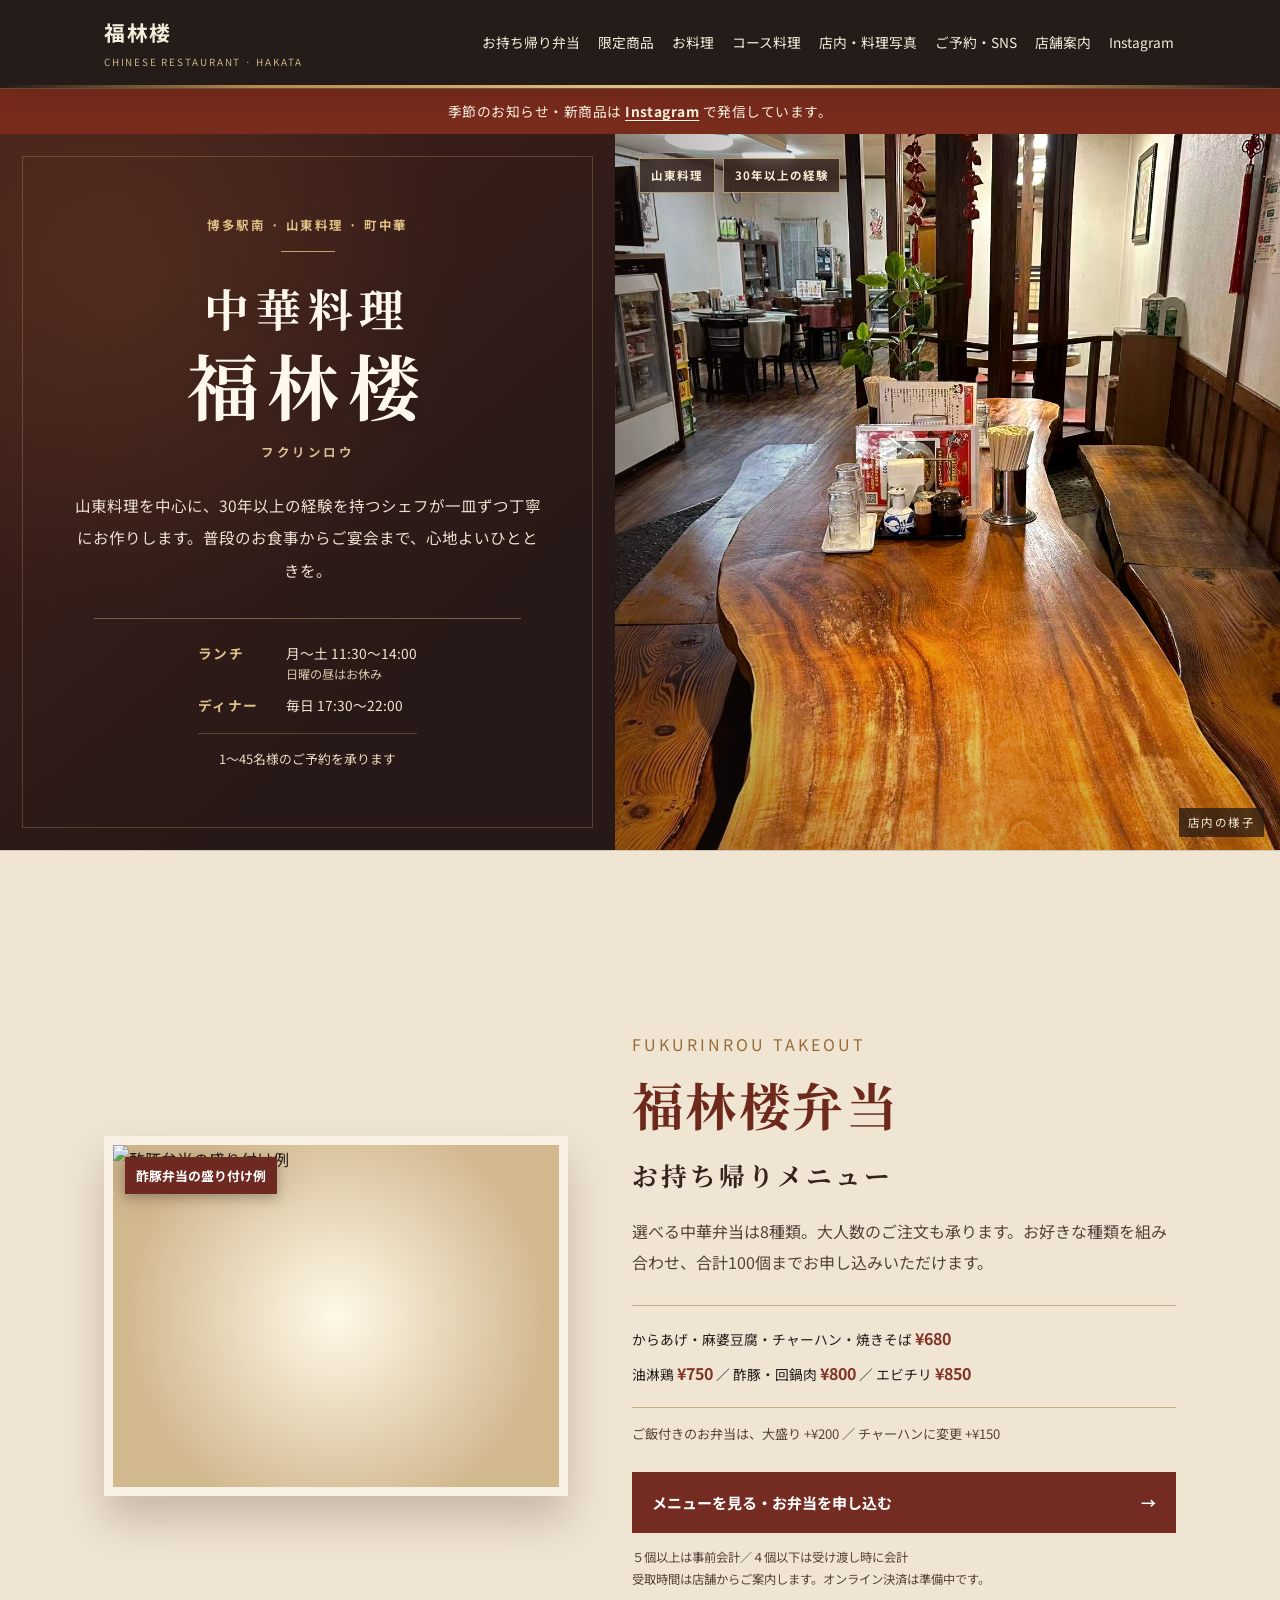
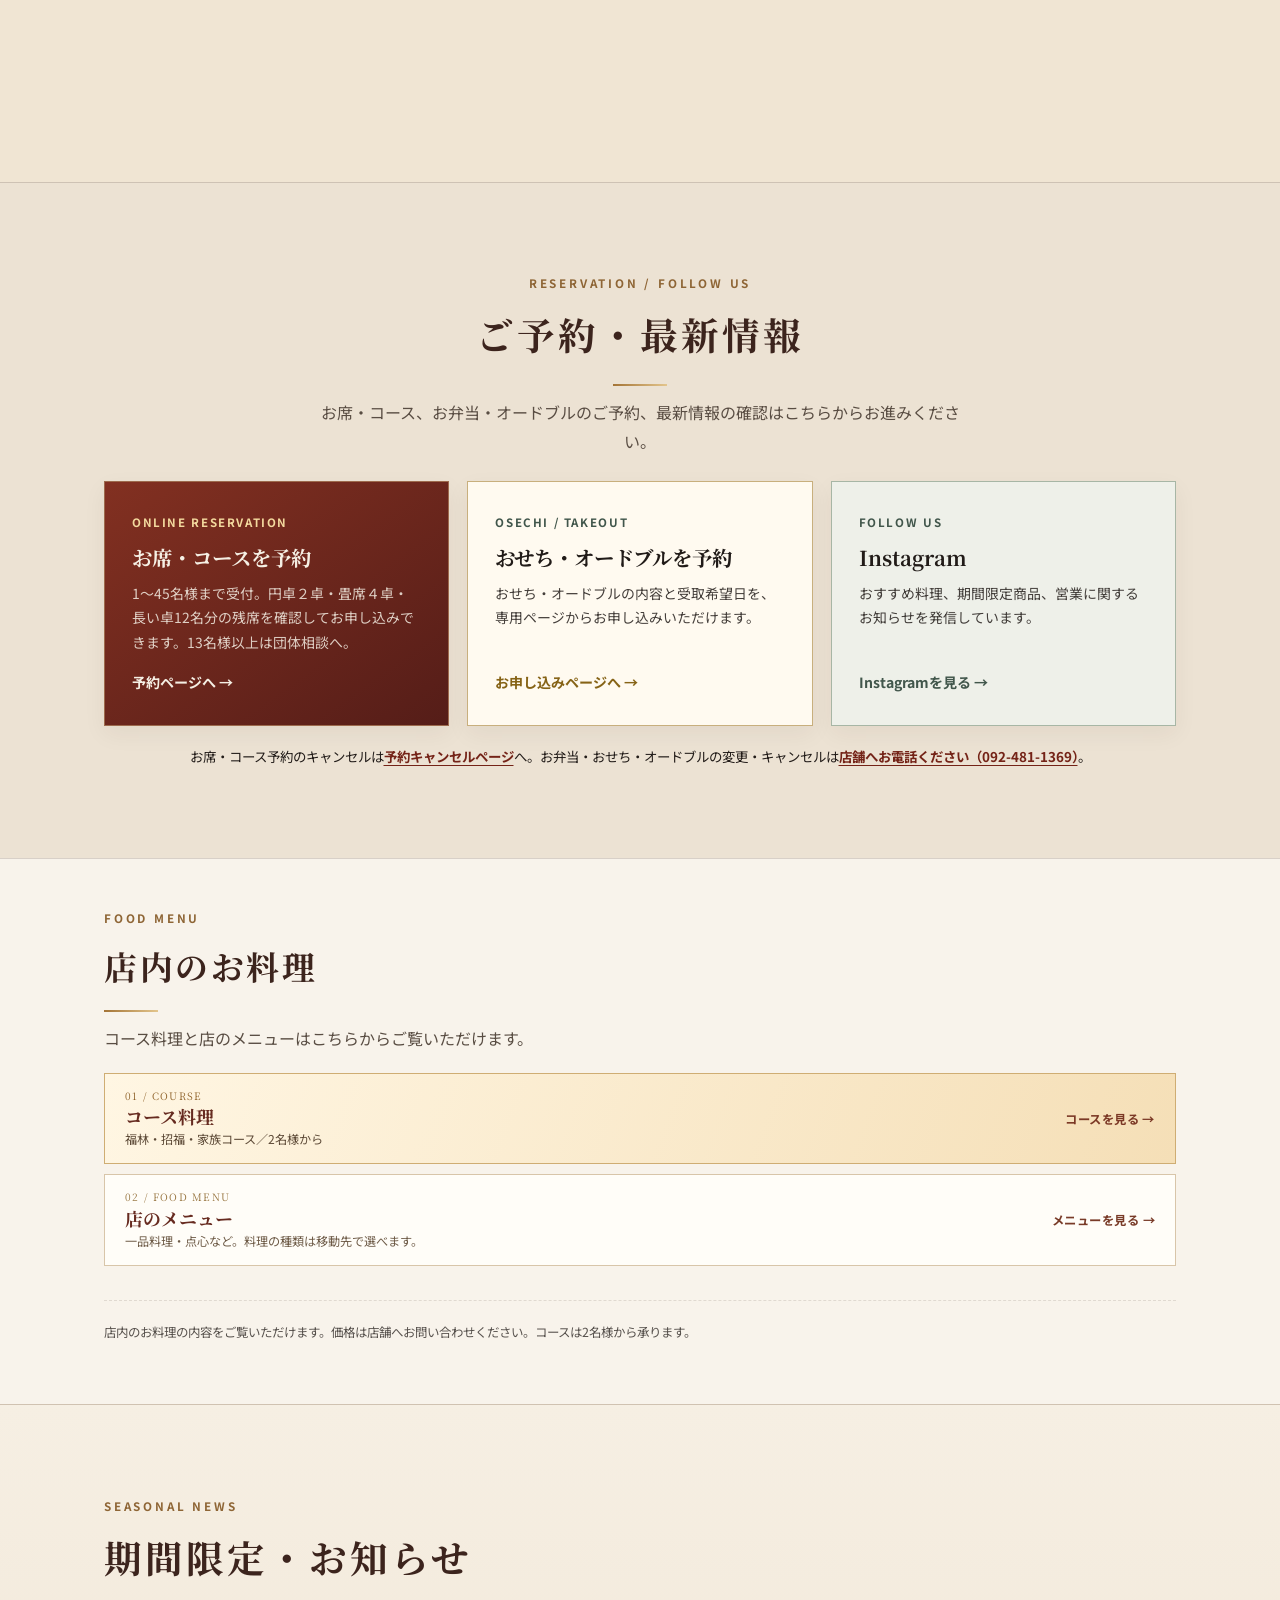
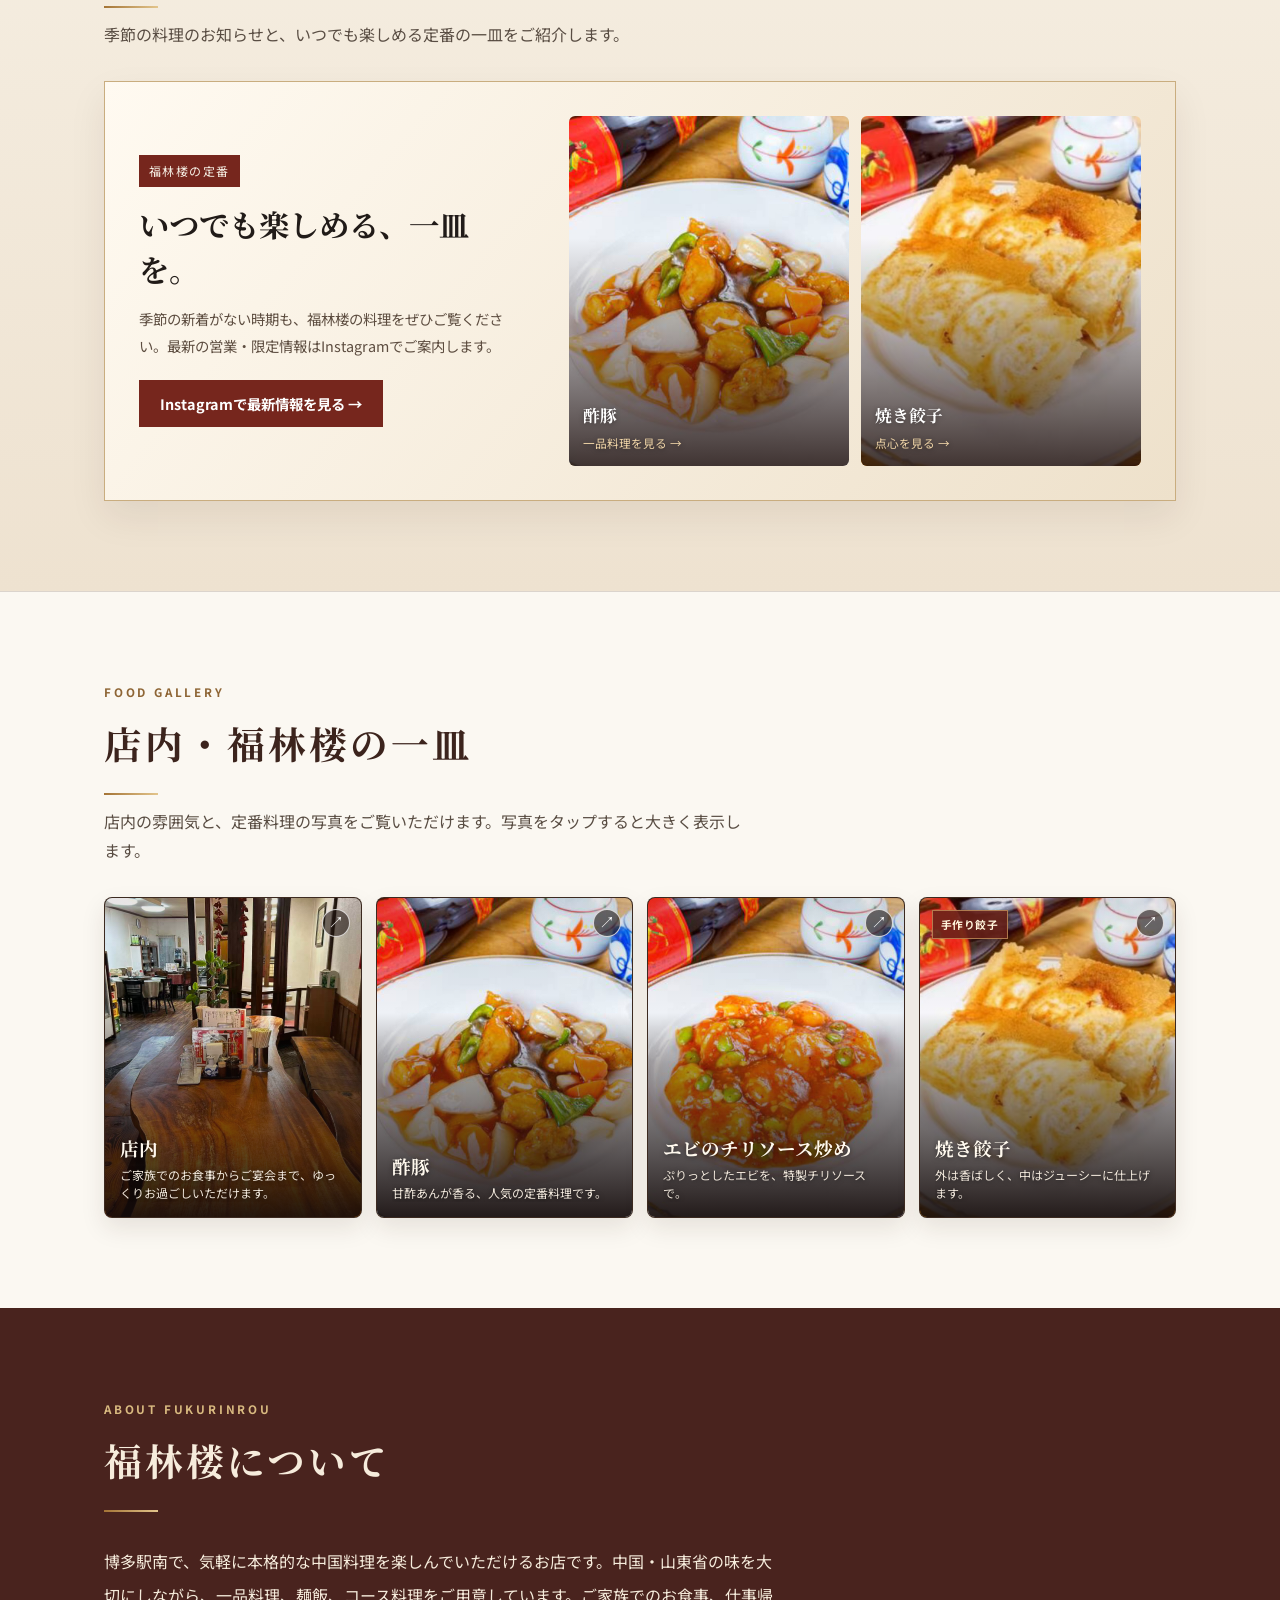
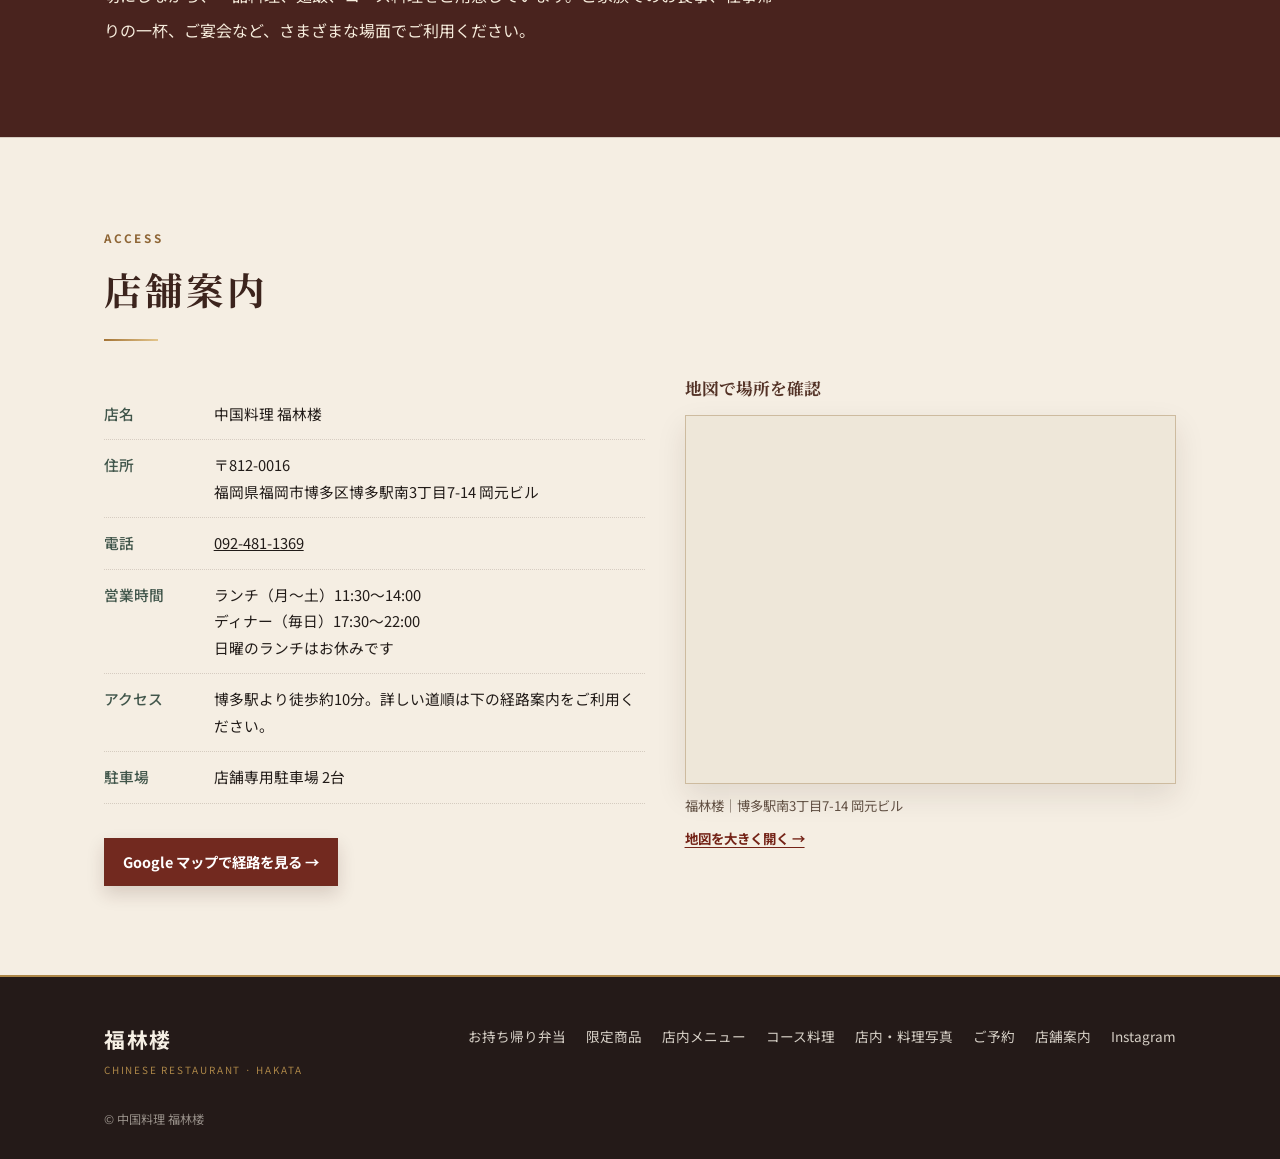
==== index.html @ f7a47ddd "Clarify rice options on bento feature" ====
<!-- 2026-09-24 検索表示・独自ドメイン用更新 -->
<!DOCTYPE html>
<html lang="ja">
<head>
<link rel="icon" href="./favicon.png" type="image/png" sizes="512x512">
<link rel="apple-touch-icon" href="./apple-touch-icon.png" sizes="180x180">
<meta charset="UTF-8">
<meta name="viewport" content="width=device-width, initial-scale=1.0, viewport-fit=cover">
<title>中国料理 福林楼 | 博多駅南・山東料理・町中華</title>
<meta name="description" content="福岡市博多区博多駅南の中国料理 福林楼。30年以上の経験を持つ中国人シェフによる山東料理・町中華です。店内予約、福林楼弁当のお申込み、オードブル予約、メニュー、Instagramはこちらから。電話 092-481-1369。">
<meta name="keywords" content="福林楼,フクリンロウ,博多,博多駅南,中国料理,中華料理,山東料理,町中華,オードブル,テイクアウト,宴会">
<link rel="stylesheet" href="./style.css">
<link rel="canonical" href="https://fukurinrou.jp/">

<meta property="og:type" content="restaurant">
<meta property="og:site_name" content="福林楼">
<meta property="og:url" content="https://fukurinrou.jp/">
<meta property="og:title" content="中国料理 福林楼 | 博多駅南・山東料理・町中華">
<meta property="og:description" content="店内予約・お弁当・オードブル予約・店舗情報はこちら。">
<meta property="og:locale" content="ja_JP">

<script type="application/ld+json">
{
  "@context": "https://schema.org",
  "@type": "WebSite",
  "name": "福林楼",
  "alternateName": "中国料理 福林楼",
  "url": "https://fukurinrou.jp/"
}
</script>
<script type="application/ld+json">
{
  "@context": "https://schema.org",
  "@type": "Restaurant",
  "name": "福林楼",
  "alternateName": "フクリンロウ",
  "url": "https://fukurinrou.jp/",
  "servesCuisine": "Chinese",
  "telephone": "+81-92-481-1369",
  "priceRange": "¥¥",
  "address": {
    "@type": "PostalAddress",
    "streetAddress": "博多駅南3丁目7-14 岡元ビル",
    "addressLocality": "福岡市博多区",
    "addressRegion": "福岡県",
    "postalCode": "812-0016",
    "addressCountry": "JP"
  },
  "openingHoursSpecification": [
    {"@type": "OpeningHoursSpecification", "dayOfWeek": ["Monday","Tuesday","Wednesday","Thursday","Friday","Saturday"], "opens": "11:30", "closes": "14:00"},
    {"@type": "OpeningHoursSpecification", "dayOfWeek": ["Monday","Tuesday","Wednesday","Thursday","Friday","Saturday","Sunday"], "opens": "17:30", "closes": "22:00"}
  ],
  "hasMap": "https://www.google.com/maps/search/?api=1&query=%E7%A6%8F%E5%B2%A1%E7%9C%8C%E7%A6%8F%E5%B2%A1%E5%B8%82%E5%8D%9A%E5%A4%9A%E5%8C%BA%E5%8D%9A%E5%A4%9A%E9%A7%85%E5%8D%973%E4%B8%81%E7%9B%AE7-14",
  "menu": "https://fukurinrou.jp/menu.html",
  "acceptsReservations": "True"
}
</script>
<style>
  @import url('https://fonts.googleapis.com/css2?family=Noto+Serif+JP:wght@500;700&family=Noto+Sans+JP:wght@400;500;700&display=swap');

  :root{
    --ivory: #F6EFE1;
    --ivory-deep: #EDE2CC;
    --ink: #211C16;
    --lacquer: #8F2B1B;
    --lacquer-deep: #6E2013;
    --brass: #A9822C;
    --jade: #435F49;
    --line: rgba(33,28,22,0.16);
  }

  *{ box-sizing: border-box; }
  html{ scroll-behavior: smooth; }
  body{
    margin:0;
    background: var(--ivory);
    color: var(--ink);
    font-family: 'Noto Sans JP', sans-serif;
    line-height: 1.8;
    -webkit-font-smoothing: antialiased;
  }
  h1,h2,h3{
    font-family: 'Noto Serif JP', serif;
    margin: 0;
    color: var(--ink);
  }
  a{ color: inherit; }
  img{ max-width:100%; display:block; }
  .wrap{ max-width: 860px; margin: 0 auto; padding: 0 24px; }

  /* pattern strip used as a quiet recurring motif, not decoration everywhere */
  .key-pattern{
    height: 10px;
    background-image: repeating-linear-gradient(135deg, var(--brass) 0 2px, transparent 2px 10px);
    opacity: 0.55;
  }

  /* header */
  header{
    position: sticky; top:0; z-index: 20;
    background: var(--ivory);
    border-bottom: 1px solid var(--line);
  }
  .nav-row{
    display:flex; align-items:center; justify-content: space-between;
    padding: 14px 0;
  }
  .brand{
    font-size: 1.3rem; font-weight: 700; letter-spacing: 0.08em;
  }
  .brand small{
    display:block; font-family:'Noto Sans JP',sans-serif; font-weight:400;
    font-size: 0.62rem; letter-spacing: 0.18em; color: var(--jade); margin-top:2px;
  }
  nav ul{
    list-style:none; display:flex; gap: 20px; margin:0; padding:0;
    font-size: 0.86rem;
  }
  nav a{ text-decoration:none; padding: 4px 2px; border-bottom: 2px solid transparent; }
  nav a:hover{ border-bottom-color: var(--lacquer); }
  .nav-toggle{ display:none; }

  @media (max-width: 640px){
    nav ul{
      position: fixed; inset: 56px 0 auto 0; background: var(--ivory);
      flex-direction: column; padding: 12px 24px 20px; gap: 4px;
      border-bottom: 1px solid var(--line);
      transform: translateY(-8px);
      opacity:0; pointer-events:none; transition: 0.18s ease;
    }
    nav ul.open{ transform:none; opacity:1; pointer-events:auto; }
    .nav-toggle{
      display:block; background:none; border:1px solid var(--line);
      font-size: 1.1rem; padding: 6px 12px; border-radius: 3px; color: var(--ink);
    }
    nav a{ display:block; padding: 10px 0; border-bottom: 1px solid var(--line); }
  }

  /* hero */
  .hero{
    padding: 0;
    background:
      radial-gradient(ellipse at 50% -10%, rgba(143,43,27,0.10), transparent 60%),
      var(--ivory);
    overflow:hidden;
  }
  .hero-grid{
    display:grid; grid-template-columns:minmax(0,1fr) minmax(360px,.92fr);
    min-height:470px; align-items:stretch;
  }
  .hero-copy{
    display:flex; flex-direction:column; justify-content:center; align-items:center;
    text-align:center; padding:56px 42px;
  }
  .hero-photo{
    min-height:360px; position:relative; overflow:hidden; background:var(--ink);
  }
  .hero-photo img{
    width:100%; height:100%; object-fit:cover; object-position:center;
  }
  .hero-photo::after{
    content:"店内の様子"; position:absolute; right:16px; bottom:13px;
    color:var(--ivory); background:rgba(33,28,22,.68); padding:4px 9px;
    font-size:.72rem; letter-spacing:.08em;
  }
  .hero .kicker{
    font-size: 0.82rem; letter-spacing: 0.18em; color: var(--lacquer); font-weight:700; margin-bottom: 22px;
  }
  .hero .kicker::after{
    content:""; display:block; width:54px; height:2px; background:var(--brass); margin:14px auto 0;
  }
  .hero h1{
    font-size: clamp(2rem, 6vw, 3.5rem);
    letter-spacing: 0.035em; line-height:1.3; text-wrap:balance;
  }
  .hero .yomi{
    display:block; font-size: 0.95rem; letter-spacing: 0.25em; color: var(--ink);
    opacity: 0.6; margin-top: 10px; font-family: 'Noto Sans JP', sans-serif;
  }
  .hero p.copy{
    max-width: 32em; margin: 28px auto 0; font-size: 1.02rem; line-height:1.95;
  }
  .hero-facts{
    margin-top: 30px; padding-top:18px; border-top:1px solid var(--line);
    display:flex; justify-content:center; gap: 8px 22px;
    flex-wrap:wrap; font-size: 0.85rem; color:var(--ink); opacity:0.82;
  }
  @media(max-width:760px){
    .hero-grid{grid-template-columns:1fr;min-height:0}
    .hero-copy{padding:48px 30px 42px}
    .hero-photo{min-height:300px;max-height:420px}
  }
  @media(max-width:540px){
    .hero-copy{padding:44px 22px 38px}
    .hero-facts{margin-top:24px;gap:6px 16px;line-height:1.6}
  }

  /* sections */
  section{ padding: 48px 0; }
  section + section{ border-top: 1px solid var(--line); }
  .section-head{ margin-bottom: 22px; }
  .section-head .label{
    font-size: 0.74rem; color: var(--jade); letter-spacing: 0.22em; margin-bottom: 8px;
  }
  .section-head h2{ font-size: 1.9rem; }
  .section-head p{ margin-top: 12px; max-width: 40em; opacity: 0.82; }

  /* menu */
  .menu-grid{
    display:grid; grid-template-columns: repeat(3, 1fr); gap: 28px;
  }
  @media (max-width: 720px){ .menu-grid{ grid-template-columns: 1fr; } }
  .menu-card figure{ margin:0; }
  .menu-card img{
    width:100%; aspect-ratio: 4/3; object-fit: cover;
    border: 1px solid var(--line);
  }
  .menu-card h3{ font-size: 1.08rem; margin: 16px 0 4px; }
  .menu-card .price{ color: var(--lacquer); font-weight:700; font-size:0.95rem; }
  .menu-card p{ font-size: 0.88rem; opacity: 0.78; margin: 6px 0 0; }
  .menu-note{
    margin-top: 34px; padding-top: 20px; border-top: 1px dashed var(--line);
    font-size: 0.88rem; opacity: 0.75;
  }

  /* quick links and seasonal information */
  .notice-bar{
    background: var(--lacquer); color: var(--ivory); padding: 10px 0;
    font-size: 0.86rem; text-align:center;
  }
  .notice-bar a{ color:inherit; font-weight:700; text-underline-offset:3px; }
  .quick-actions{ background:linear-gradient(180deg, #fbf7ef 0%, var(--ivory-deep) 100%); }
  .quick-actions .section-head{ text-align:center; max-width:42em; margin:0 auto 26px; }
  .quick-actions .section-head p{ margin-left:auto; margin-right:auto; }
  .link-grid{
    display:grid; grid-template-columns:repeat(3, 1fr); gap:16px;
  }
  @media (max-width: 640px){ .link-grid{ grid-template-columns:1fr; } }
  .link-card{
    min-height:224px; padding:27px 24px 24px; border:1px solid var(--line);
    background:#fffaf0; text-decoration:none; display:flex;
    flex-direction:column; justify-content:space-between; transition:0.16s ease;
    border-radius:6px;
  }
  .link-card:hover{ transform:translateY(-4px); border-color:var(--brass); box-shadow:0 14px 28px rgba(33,28,22,.12); }
  .link-card.primary{ background:var(--lacquer); color:var(--ivory); border-color:var(--lacquer); }
  .link-card.primary h3,.link-card.primary .card-arrow{ color:var(--ivory); }
  .link-card.accent{ background:#fff5dd; border-color:rgba(169,130,44,.5); }
  .link-card.social{ background:#edf3ed; border-color:rgba(67,95,73,.4); }
  .link-card .eyebrow{ color:var(--jade); font-size:.72rem; font-weight:700; letter-spacing:.14em; }
  .link-card.primary .eyebrow{ color:#f3d99e; }
  .link-card h3{ font-size:1.25rem; margin-top:10px; line-height:1.45; }
  .link-card p{ margin:8px 0 0; font-size:.87rem; opacity:.84; line-height:1.75; overflow-wrap:anywhere; }
  .card-arrow{ margin-top:16px; color:var(--lacquer); font-size:.88rem; font-weight:700; }
  .link-card.accent .card-arrow{ color:#866316; }
  .link-card.social .card-arrow{ color:var(--jade); }
  .cancel-note{ margin:18px 0 0; text-align:center; font-size:.84rem; color:var(--ink); }
  .cancel-note a{ color:var(--lacquer); font-weight:700; text-underline-offset:3px; }
  .link-card.is-disabled{ opacity:.58; cursor:not-allowed; }
  .link-card.is-disabled:hover{ transform:none; box-shadow:none; border-color:var(--line); }
  .seasonal-box{
    display:grid; grid-template-columns:minmax(0,1fr) minmax(0,1fr); gap:26px; align-items:center;
    padding:18px; background:#fffaf0; border:1px solid var(--brass); border-radius:6px;
    box-shadow:0 10px 22px rgba(33,28,22,.06);
  }
  .seasonal-image{ margin:0; overflow:hidden; border:1px solid rgba(169,130,44,.55); background:var(--ivory); }
  .seasonal-image img{ width:100%; aspect-ratio:1200/849; object-fit:contain; }
  .seasonal-content{ padding:8px 10px 8px 2px; }
  @media (max-width:640px){
    .seasonal-box{ grid-template-columns:1fr; gap:18px; padding:14px; }
    .seasonal-content{ padding:0 6px 8px; }
  }
  .seasonal-badge{ align-self:start; display:inline-block; padding:5px 10px; background:var(--lacquer); color:var(--ivory); font-size:.75rem; letter-spacing:.08em; white-space:nowrap; }
  .seasonal-box h3{ font-size:1.38rem; line-height:1.5; margin-top:14px; }
  .seasonal-box p{ margin:8px 0 0; font-size:.9rem; opacity:.82; overflow-wrap:anywhere; }
  .seasonal-period{ font-size:.82rem!important; color:var(--jade); font-weight:700; }
  .seasonal-cta{
    display:inline-flex; align-items:center; justify-content:center; margin-top:20px;
    padding:11px 18px; border-radius:4px; background:var(--jade); color:#fff;
    font-size:.9rem; font-weight:700; line-height:1.5; text-decoration:none;
    transition:background .15s ease, transform .15s ease;
  }
  .seasonal-cta:hover{ background:#2f4936; transform:translateY(-2px); }
  .seasonal-empty a{ color:var(--jade); font-weight:700; text-underline-offset:3px; }
  .category-grid{ display:grid; grid-template-columns:repeat(3,1fr); gap:14px; }
  @media (max-width:720px){ .category-grid{ grid-template-columns:repeat(2,1fr); } }
  @media (max-width:440px){ .category-grid{ grid-template-columns:1fr; } }
  .category-item{
    position:relative; min-height:146px; padding:19px 18px 16px 22px; overflow:hidden;
    border:1px solid var(--line); background:#fffaf0; text-decoration:none; transition:.15s ease;
    display:flex; flex-direction:column;
  }
  .category-item::before{
    content:""; position:absolute; left:0; top:0; bottom:0; width:4px; background:var(--brass);
  }
  a.category-item:hover,
  a.category-item:focus-visible{ border-color:var(--brass); transform:translateY(-3px); box-shadow:0 10px 20px rgba(33,28,22,.10); outline:none; }
  .category-no{ color:var(--jade); font-family:'Noto Serif JP',serif; font-size:.72rem; letter-spacing:.14em; }
  .category-item h3{ font-size:1.06rem; margin-top:7px; line-height:1.45; }
  .category-item p{ margin:5px 0 0; font-size:.83rem; opacity:.76; line-height:1.65; }
  .category-arrow{ margin-top:auto; padding-top:12px; color:var(--lacquer); font-size:.76rem; font-weight:700; letter-spacing:.04em; }

  /* course menu */
  .course-section{ background:linear-gradient(180deg, #fbf7ef 0%, var(--ivory) 100%); }
  .course-intro{
    margin:0 0 22px; padding:12px 15px; border-left:4px solid var(--lacquer);
    background:#fffaf0; font-size:.9rem;
  }
  .course-intro strong{ color:var(--lacquer); }
  .course-grid{ display:grid; grid-template-columns:repeat(2, minmax(0,1fr)); gap:18px; }
  .course-card{ border:1px solid var(--line); background:#fffdf8; padding:22px 20px 20px; box-shadow:0 7px 16px rgba(33,28,22,.045); }
  .course-card.family{ grid-column:1 / -1; }
  .course-card-head{ display:flex; align-items:flex-start; justify-content:space-between; gap:12px; padding-bottom:14px; border-bottom:1px solid var(--line); }
  .course-card h3{ font-size:1.3rem; line-height:1.4; }
  .course-price{ margin:4px 0 0; color:var(--lacquer); font-family:'Noto Serif JP',serif; font-size:1.02rem; font-weight:700; line-height:1.5; }
  .course-badge{ display:inline-block; flex-shrink:0; padding:4px 8px; background:var(--lacquer); color:var(--ivory); font-size:.72rem; font-weight:700; letter-spacing:.07em; white-space:nowrap; }
  .course-badge.family-badge{ background:var(--jade); }
  .course-dishes{ list-style:none; display:grid; gap:7px; margin:16px 0 0; padding:0; font-size:.86rem; line-height:1.6; }
  .course-card.family .course-dishes{ grid-template-columns:repeat(2, minmax(0,1fr)); column-gap:28px; }
  .course-dishes li{ position:relative; padding-left:1.55em; }
  .course-dishes li::before{ content:counter(list-item, decimal-leading-zero); position:absolute; left:0; top:0; color:var(--jade); font-family:'Noto Serif JP',serif; font-size:.72rem; font-weight:700; }
  @media (max-width:640px){
    .course-grid{ grid-template-columns:1fr; }
    .course-card.family{ grid-column:auto; }
    .course-card.family .course-dishes{ grid-template-columns:1fr; }
  }
  .gallery-grid{ display:grid; grid-template-columns:repeat(2,1fr); gap:18px; }
  @media (max-width:560px){ .gallery-grid{ grid-template-columns:1fr; } }
  .gallery-card{ margin:0; background:#fbf7ef; border:1px solid var(--line); overflow:hidden; }
  .gallery-card img{ width:100%; aspect-ratio:4/3; object-fit:cover; }
  .gallery-card figcaption{ padding:15px 16px 17px; }
  .gallery-card h3{ font-size:1.08rem; }
  .gallery-card p{ margin:4px 0 0; font-size:.83rem; opacity:.76; }
  .history-text{ max-width:42em; margin:0; }
  .contact-box{ background:var(--ink); color:var(--ivory); padding:34px 32px; }
  .contact-box h2{ color:var(--ivory); font-size:1.65rem; }
  .contact-box p{ max-width:38em; margin:8px 0 20px; font-size:.9rem; opacity:.83; }
  .contact-box .btn-line{ color:var(--ivory); border-color:rgba(246,239,225,.7); }
  .contact-box .btn-line:hover{ background:var(--ivory); color:var(--ink); }
  .map-link{ display:inline-block; margin-top:18px; color:var(--lacquer); font-size:.9rem; font-weight:700; }

  /* course list */
  .course-list{ display:flex; flex-direction:column; }
  .course-item{
    display:flex; justify-content:space-between; gap: 24px;
    padding: 22px 0; border-bottom: 1px solid var(--line);
  }
  .course-item:first-child{ border-top: 1px solid var(--line); }
  .course-item h3{ font-size: 1.12rem; }
  .course-item .desc{ font-size: 0.88rem; opacity:0.78; margin-top: 6px; max-width: 34em; }
  .course-item .price{
    white-space:nowrap; font-family:'Noto Serif JP',serif; font-size: 1.15rem; color: var(--lacquer);
    align-self:center;
  }

  /* reservation */
  .reserve-panel{
    background: var(--ivory-deep);
    border: 1px solid var(--line);
    padding: 36px 32px;
  }
  .reserve-grid{
    display:grid; grid-template-columns: 1fr 1fr; gap: 32px;
  }
  @media (max-width: 720px){ .reserve-grid{ grid-template-columns:1fr; } }
  .reserve-block h3{ font-size: 1.05rem; margin-bottom: 8px; }
  .reserve-block p{ font-size: 0.9rem; opacity:0.8; margin: 0 0 16px; }
  .reserve-steps{ margin:0; padding-left: 1.1em; font-size:0.88rem; opacity:0.85; }
  .reserve-steps li{ margin-bottom: 6px; }

  /* access */
  .access-grid{
    display:grid; grid-template-columns: 1.1fr 1fr; gap: 40px; align-items:start;
  }
  @media (max-width: 720px){ .access-grid{ grid-template-columns: 1fr; } }
  .info-row{ display:flex; gap: 14px; padding: 12px 0; border-bottom: 1px dotted var(--line); font-size: 0.92rem; }
  .info-row dt{ width: 6.5em; flex-shrink:0; color: var(--jade); font-weight:500; }
  .info-row dd{ margin:0; }
  .map-frame{ border: 1px solid var(--line); aspect-ratio: 4/3; overflow:hidden; }
  .map-frame iframe{ width:100%; height:100%; border:0; filter: grayscale(0.15); }

  /* contact form */
  form{ display:grid; gap: 18px; max-width: 560px; }
  .field{ display:flex; flex-direction:column; gap: 6px; }
  .field label{ font-size: 0.82rem; color: var(--jade); }
  .field input, .field select, .field textarea{
    font: inherit; padding: 11px 12px; border: 1px solid var(--line);
    background: var(--ivory); color: var(--ink); border-radius: 2px;
  }
  .field textarea{ resize: vertical; min-height: 100px; }
  .field-row{ display:grid; grid-template-columns: 1fr 1fr; gap: 18px; }
  @media (max-width:520px){ .field-row{ grid-template-columns: 1fr; } }
  form .btn-primary{ border:none; cursor:pointer; justify-self:start; }
  .form-note{ font-size: 0.82rem; opacity: 0.7; }

  footer{
    background: var(--ink); color: var(--ivory); padding: 44px 0 28px;
  }
  footer .wrap{ display:flex; justify-content:space-between; flex-wrap:wrap; gap: 24px; }
  footer .brand{ color: var(--ivory); }
  footer .brand small{ color: var(--brass); }
  footer .foot-links{ display:flex; gap: 18px; font-size: 0.85rem; }
  footer .foot-links a{ text-decoration:none; opacity:0.85; }
  footer .foot-links a:hover{ opacity:1; }
  .copyright{ margin-top: 30px; font-size: 0.76rem; opacity: 0.55; }
</style>
<link rel="stylesheet" href="./homepage.css?v=20261102">
</head>
<body>

<header>
  <div class="wrap nav-row">
    <a class="brand" href="#top" aria-label="福林楼 トップへ">福林楼<small>CHINESE RESTAURANT · HAKATA</small></a>
    <button class="nav-toggle" id="navToggle" aria-label="メニューを開く" aria-expanded="false" aria-controls="navList">☰</button>
    <nav>
      <ul id="navList">
        <li><a href="#bento">お持ち帰り弁当</a></li>
        <li><a href="#limited">限定商品</a></li>
        <li><a href="#menu">お料理</a></li>
        <li><a href="./menu.html#course">コース料理</a></li>
        <li><a href="#gallery">店内・料理写真</a></li>
        <li><a href="#reservation">ご予約・SNS</a></li>
        <li><a href="#access">店舗案内</a></li>
        <li><a data-link="instagram" href="https://www.instagram.com/fukurinrou/">Instagram</a></li>
      </ul>
    </nav>
  </div>
  <div class="key-pattern"></div>
</header>

<main id="top">
  <div class="notice-bar"><div class="wrap">季節のお知らせ・新商品は <a data-link="instagram" href="https://www.instagram.com/fukurinrou/">Instagram</a> で発信しています。</div></div>

  <section class="hero" aria-labelledby="hero-title">
    <div class="hero-grid">
      <div class="hero-copy">
        <div class="kicker">博多駅南 · 山東料理 · 町中華</div>
        <h1 id="hero-title"><span class="hero-title-type">中華料理</span><span class="hero-title-name">福林楼</span><span class="yomi">フクリンロウ</span></h1>
        <p class="copy">山東料理を中心に、30年以上の経験を持つシェフが一皿ずつ丁寧にお作りします。普段のお食事からご宴会まで、心地よいひとときを。</p>
        <div class="hero-facts">
          <div class="hero-time"><strong>ランチ</strong><span>月〜土 11:30〜14:00<small>日曜の昼はお休み</small></span></div>
          <div class="hero-time"><strong>ディナー</strong><span>毎日 17:30〜22:00</span></div>
          <div class="hero-reservation-note">1〜45名様のご予約を承ります</div>
        </div>
      </div>
      <div class="hero-photo"><img src="assets/store-interior.jpg" alt="中国料理 福林楼の店内" fetchpriority="high"><div class="hero-signatures" aria-label="福林楼のこだわり"><span>山東料理</span><span>30年以上の経験</span></div></div>
    </div>
  </section>

  <section id="bento" class="bento-feature">
    <div class="wrap bento-feature-layout">
      <div class="bento-feature-photo">
        <img src="https://osechi.fukurinrou.jp/assets/bento-sweet-sour.webp" alt="酢豚弁当の盛り付け例" loading="lazy">
        <span>酢豚弁当の盛り付け例</span>
      </div>
      <div class="bento-feature-copy">
        <div class="label">FUKURINROU TAKEOUT</div>
        <h2>福林楼弁当<br><small>お持ち帰りメニュー</small></h2>
        <p>選べる中華弁当は8種類。大人数のご注文も承ります。お好きな種類を組み合わせ、合計100個までお申し込みいただけます。</p>
        <div class="bento-feature-prices"><span>からあげ・麻婆豆腐・チャーハン・焼きそば <b>¥680</b></span><span>油淋鶏 <b>¥750</b> ／ 酢豚・回鍋肉 <b>¥800</b> ／ エビチリ <b>¥850</b></span></div>
        <p class="bento-feature-options">ご飯付きのお弁当は、大盛り +¥200 ／ チャーハンに変更 +¥150</p>
        <a class="bento-feature-cta" href="https://osechi.fukurinrou.jp/bento/">メニューを見る・お弁当を申し込む <span aria-hidden="true">→</span></a>
        <p class="bento-feature-flow">５個以上は事前会計／４個以下は受け渡し時に会計<br>受取時間は店舗からご案内します。オンライン決済は準備中です。</p>
      </div>
    </div>
  </section>

  <section id="reservation" class="quick-actions">
    <div class="wrap">
      <div class="section-head">
        <div class="label">RESERVATION / FOLLOW US</div>
        <h2>ご予約・最新情報</h2>
        <p>お席・コース、お弁当・オードブルのご予約、最新情報の確認はこちらからお進みください。</p>
      </div>
      <div class="link-grid">
        <a class="link-card primary" data-link="seatCourseReservation" href="https://reserve.fukurinrou.jp/">
          <div><div class="eyebrow">ONLINE RESERVATION</div><h3>お席・コースを予約</h3><p>1〜45名様まで受付。円卓２卓・畳席４卓・長い卓12名分の残席を確認してお申し込みできます。13名様以上は団体相談へ。</p></div>
          <div class="card-arrow">予約ページへ →</div>
        </a>
        <a class="link-card accent" data-link="horsDOeuvreReservation" href="https://osechi.fukurinrou.jp/" target="_blank" rel="noopener">
          <div><div class="eyebrow">OSECHI / TAKEOUT</div><h3>おせち・オードブルを予約</h3><p>おせち・オードブルの内容と受取希望日を、専用ページからお申し込みいただけます。</p></div>
          <div class="card-arrow">お申し込みページへ →</div>
        </a>
        <a class="link-card social" data-link="instagram" href="https://www.instagram.com/fukurinrou/">
          <div><div class="eyebrow">FOLLOW US</div><h3>Instagram</h3><p>おすすめ料理、期間限定商品、営業に関するお知らせを発信しています。</p></div>
          <div class="card-arrow">Instagramを見る →</div>
        </a>
      </div>
      <p class="cancel-note">お席・コース予約のキャンセルは<a data-link="reservationCancel" href="https://reserve.fukurinrou.jp/cancel.html">予約キャンセルページ</a>へ。お弁当・おせち・オードブルの変更・キャンセルは<a href="tel:0924811369">店舗へお電話ください（092-481-1369）</a>。</p>
    </div>
  </section>

  <section id="menu">
    <div class="wrap">
      <div class="section-head">
        <div class="label">FOOD MENU</div>
        <h2>店内のお料理</h2>
        <p>コース料理と店のメニューはこちらからご覧いただけます。</p>
      </div>
      <div class="category-grid compact-category-grid">
        <a class="category-item course-category" href="./menu.html#course">
          <span class="category-no">01 / COURSE</span>
          <h3>コース料理</h3>
          <p>福林・招福・家族コース／2名様から</p>
          <span class="category-arrow" aria-hidden="true">コースを見る →</span>
        </a>
        <a class="category-item compact-menu-category" href="./menu.html#main-1">
          <span class="category-no">02 / FOOD MENU</span>
          <h3>店のメニュー</h3>
          <p>一品料理・点心など。料理の種類は移動先で選べます。</p>
          <span class="category-arrow" aria-hidden="true">メニューを見る →</span>
        </a>
      </div>
      <p class="menu-note">店内のお料理の内容をご覧いただけます。価格は店舗へお問い合わせください。コースは2名様から承ります。</p>
    </div>
  </section>

  <section id="limited">
    <div class="wrap">
      <div class="section-head">
        <div class="label">SEASONAL NEWS</div>
        <h2>期間限定・お知らせ</h2>
        <p>季節の料理のお知らせと、いつでも楽しめる定番の一皿をご紹介します。</p>
      </div>
      <div id="seasonalItems">
        <div class="seasonal-fallback">
          <div class="seasonal-fallback-copy">
            <span class="seasonal-badge">福林楼の定番</span>
            <h3>いつでも楽しめる、一皿を。</h3>
            <p>季節の新着がない時期も、福林楼の料理をぜひご覧ください。最新の営業・限定情報はInstagramでご案内します。</p>
            <a class="seasonal-cta" data-link="instagram" href="https://www.instagram.com/fukurinrou/">Instagramで最新情報を見る →</a>
          </div>
          <div class="seasonal-fallback-grid">
            <a class="seasonal-fallback-card" href="./menu.html#main-1"><img src="assets/subuta.jpg" alt="福林楼の酢豚" loading="lazy"><span><strong>酢豚</strong><small>一品料理を見る →</small></span></a>
            <a class="seasonal-fallback-card" href="./menu.html#dim-sum"><img src="assets/yakigyoza.jpg" alt="福林楼の焼き餃子" loading="lazy"><span><strong>焼き餃子</strong><small>点心を見る →</small></span></a>
          </div>
        </div>
      </div>
      <noscript><p>最新情報は <a href="https://www.instagram.com/fukurinrou/">Instagram</a> でご確認ください。</p></noscript>
    </div>
  </section>



  <section id="gallery">
    <div class="wrap">
      <div class="section-head">
        <div class="label">FOOD GALLERY</div>
        <h2>店内・福林楼の一皿</h2>
        <p>店内の雰囲気と、定番料理の写真をご覧いただけます。写真をタップすると大きく表示します。</p>
      </div>
      <!-- 写真を追加するときは、gallery-cardを複製し画像・料理名・説明を差し替えます。 -->
      <div class="gallery-grid">
        <figure class="gallery-card">
          <img src="assets/store-interior.jpg" alt="福林楼の店内" loading="lazy">
          <figcaption><h3>店内</h3><p>ご家族でのお食事からご宴会まで、ゆっくりお過ごしいただけます。</p></figcaption>
          <button class="gallery-open" type="button" aria-label="店内の写真を拡大"><span aria-hidden="true">↗</span></button>
        </figure>
        <figure class="gallery-card">
          <img src="assets/subuta.jpg" alt="福林楼の酢豚" loading="lazy">
          <figcaption><h3>酢豚</h3><p>甘酢あんが香る、人気の定番料理です。</p></figcaption>
          <button class="gallery-open" type="button" aria-label="酢豚の写真を拡大"><span aria-hidden="true">↗</span></button>
        </figure>
        <figure class="gallery-card">
          <img src="assets/ebichili.jpg" alt="福林楼のエビのチリソース炒め" loading="lazy">
          <figcaption><h3>エビのチリソース炒め</h3><p>ぷりっとしたエビを、特製チリソースで。</p></figcaption>
          <button class="gallery-open" type="button" aria-label="エビのチリソース炒めの写真を拡大"><span aria-hidden="true">↗</span></button>
        </figure>
        <figure class="gallery-card">
          <img src="assets/yakigyoza.jpg" alt="福林楼の焼き餃子" loading="lazy">
          <span class="gallery-badge">手作り餃子</span>
          <figcaption><h3>焼き餃子</h3><p>外は香ばしく、中はジューシーに仕上げます。</p></figcaption>
          <button class="gallery-open" type="button" aria-label="焼き餃子の写真を拡大"><span aria-hidden="true">↗</span></button>
        </figure>
      </div>
    </div>
  </section>

  <section id="about">
    <div class="wrap">
      <div class="section-head">
        <div class="label">ABOUT FUKURINROU</div>
        <h2>福林楼について</h2>
      </div>
      <p class="history-text">博多駅南で、気軽に本格的な中国料理を楽しんでいただけるお店です。中国・山東省の味を大切にしながら、一品料理、麺飯、コース料理をご用意しています。ご家族でのお食事、仕事帰りの一杯、ご宴会など、さまざまな場面でご利用ください。</p>
    </div>
  </section>

  <section id="access">
    <div class="wrap">
      <div class="section-head">
        <div class="label">ACCESS</div>
        <h2>店舗案内</h2>
      </div>
      <div class="access-grid">
        <div>
          <dl>
            <div class="info-row"><dt>店名</dt><dd>中国料理 福林楼</dd></div>
            <div class="info-row"><dt>住所</dt><dd>〒812-0016<br>福岡県福岡市博多区博多駅南3丁目7-14 岡元ビル</dd></div>
            <div class="info-row"><dt>電話</dt><dd><a href="tel:0924811369">092-481-1369</a></dd></div>
            <div class="info-row"><dt>営業時間</dt><dd>ランチ（月〜土）11:30〜14:00<br>ディナー（毎日）17:30〜22:00<br>日曜のランチはお休みです</dd></div>
            <div class="info-row"><dt>アクセス</dt><dd>博多駅より徒歩約10分。詳しい道順は下の経路案内をご利用ください。</dd></div>
            <div class="info-row"><dt>駐車場</dt><dd>店舗専用駐車場 2台</dd></div>
          </dl>
          <a class="map-link map-button" href="https://www.google.com/maps/dir/?api=1&destination=%E7%A6%8F%E5%B2%A1%E7%9C%8C%E7%A6%8F%E5%B2%A1%E5%B8%82%E5%8D%9A%E5%A4%9A%E5%8C%BA%E5%8D%9A%E5%A4%9A%E9%A7%85%E5%8D%973%E4%B8%81%E7%9B%AE7-14&travelmode=walking" target="_blank" rel="noopener noreferrer">Google マップで経路を見る →</a>
        </div>
        <div class="map-panel">
          <h3>地図で場所を確認</h3>
          <div class="map-frame">
            <iframe src="https://www.google.com/maps?q=%E7%A6%8F%E5%B2%A1%E7%9C%8C%E7%A6%8F%E5%B2%A1%E5%B8%82%E5%8D%9A%E5%A4%9A%E5%8C%BA%E5%8D%9A%E5%A4%9A%E9%A7%85%E5%8D%973%E4%B8%81%E7%9B%AE7-14&output=embed" loading="eager" referrerpolicy="no-referrer-when-downgrade" title="中国料理 福林楼の周辺地図"></iframe>
          </div>
          <p class="map-caption">福林楼｜博多駅南3丁目7-14 岡元ビル</p>
          <a class="map-secondary" href="https://www.google.com/maps/search/?api=1&query=%E7%A6%8F%E5%B2%A1%E7%9C%8C%E7%A6%8F%E5%B2%A1%E5%B8%82%E5%8D%9A%E5%A4%9A%E5%8C%BA%E5%8D%9A%E5%A4%9A%E9%A7%85%E5%8D%973%E4%B8%81%E7%9B%AE7-14" target="_blank" rel="noopener noreferrer">地図を大きく開く →</a>
        </div>
      </div>
    </div>
  </section>

</main>

<dialog class="gallery-dialog" id="galleryDialog" aria-labelledby="galleryDialogTitle">
  <div class="gallery-dialog-inner">
    <button class="gallery-close" type="button" aria-label="写真を閉じる">閉じる <span aria-hidden="true">×</span></button>
    <img id="galleryDialogImage" alt="">
    <div class="gallery-dialog-caption">
      <button class="gallery-step" id="galleryPrev" type="button" aria-label="前の写真">‹</button>
      <div class="gallery-dialog-text"><h3 id="galleryDialogTitle"></h3><p id="galleryDialogDescription"></p><span id="galleryCounter"></span></div>
      <button class="gallery-step" id="galleryNext" type="button" aria-label="次の写真">›</button>
    </div>
  </div>
</dialog>

<a class="mobile-booking" data-link="seatCourseReservation" href="https://reserve.fukurinrou.jp/" target="_blank" rel="noopener noreferrer">ネット予約はこちら →</a>

<footer>
  <div class="wrap">
    <div><div class="brand">福林楼<small>CHINESE RESTAURANT · HAKATA</small></div></div>
    <div class="foot-links">
      <a href="#bento">お持ち帰り弁当</a><a href="#limited">限定商品</a><a href="#menu">店内メニュー</a><a href="./menu.html#course">コース料理</a><a href="#gallery">店内・料理写真</a><a href="#reservation">ご予約</a><a href="#access">店舗案内</a><a data-link="instagram" href="https://www.instagram.com/fukurinrou/">Instagram</a>
    </div>
  </div>
  <div class="wrap copyright">&copy; 中国料理 福林楼</div>
</footer>

<script>
  const siteLinks = {
    instagram: 'https://www.instagram.com/fukurinrou/',
    horsDOeuvreReservation: 'https://osechi.fukurinrou.jp/',
    seatCourseReservation: 'https://reserve.fukurinrou.jp/',
    reservationCancel: 'https://reserve.fukurinrou.jp/cancel.html'
  };

  document.querySelectorAll('[data-link]').forEach(function(link){
    const url = siteLinks[link.dataset.link];
    if (url) {
      link.href = url;
      if (/^https?:/i.test(url)) { link.target = '_blank'; link.rel = 'noopener'; }
    } else {
      link.classList.add('is-disabled');
      link.addEventListener('click', function(event){ event.preventDefault(); });
      link.setAttribute('aria-disabled', 'true');
    }
  });

  document.getElementById('navToggle').addEventListener('click', function(){
    const navList = document.getElementById('navList');
    navList.classList.toggle('open');
    this.setAttribute('aria-expanded', navList.classList.contains('open'));
    this.setAttribute('aria-label', navList.classList.contains('open') ? 'メニューを閉じる' : 'メニューを開く');
  });
  document.querySelectorAll('#navList a').forEach(function(link){
    link.addEventListener('click', function(){
      document.getElementById('navList').classList.remove('open');
      document.getElementById('navToggle').setAttribute('aria-expanded', 'false');
      document.getElementById('navToggle').setAttribute('aria-label', 'メニューを開く');
    });
  });
  document.addEventListener('keydown', function(event){
    if (event.key === 'Escape' && document.getElementById('navList').classList.contains('open')) {
      document.getElementById('navList').classList.remove('open');
      const button = document.getElementById('navToggle');
      button.setAttribute('aria-expanded', 'false');
      button.setAttribute('aria-label', 'メニューを開く');
      button.focus();
    }
  });
</script>

<script src="./config.js?v=20261103"></script>
<script src="./seasonal.js?v=20261103"></script>
<script>
  // Scroll effects are progressive: content stays visible if motion is disabled or unavailable.
  if ('IntersectionObserver' in window && !window.matchMedia('(prefers-reduced-motion: reduce)').matches) {
    const observer = new IntersectionObserver((entries) => {
      entries.forEach((entry) => {
        if (entry.isIntersecting) {
          entry.target.classList.add('is-visible');
          observer.unobserve(entry.target);
        }
      });
    }, { threshold: 0.08, rootMargin: '0px 0px 32px 0px' });
    const watch = (element) => {
      if (!element || element.classList.contains('reveal-item')) return;
      element.classList.add('reveal-item');
      observer.observe(element);
    };
    document.documentElement.classList.add('motion-ready');
    document.querySelectorAll('main .section-head, .link-card, .category-item, .gallery-card').forEach(watch);
    const seasonal = document.getElementById('seasonalItems');
    if (seasonal) {
      new MutationObserver(() => seasonal.querySelectorAll('.seasonal-box').forEach(watch))
        .observe(seasonal, { childList: true });
      seasonal.querySelectorAll('.seasonal-box').forEach(watch);
    }
  }
</script>
<script>
  (() => {
    const dialog = document.getElementById('galleryDialog');
    const cards = Array.from(document.querySelectorAll('#gallery .gallery-card'));
    if (!dialog || typeof dialog.showModal !== 'function') return;

    const viewerImage = document.getElementById('galleryDialogImage');
    const title = document.getElementById('galleryDialogTitle');
    const description = document.getElementById('galleryDialogDescription');
    const counter = document.getElementById('galleryCounter');
    let activeIndex = 0;
    let trigger = null;

    function display(index) {
      activeIndex = (index + cards.length) % cards.length;
      const card = cards[activeIndex];
      const image = card.querySelector('img');
      viewerImage.src = image.src;
      viewerImage.alt = image.alt;
      title.textContent = card.querySelector('h3').textContent;
      description.textContent = card.querySelector('figcaption p').textContent;
      counter.textContent = (activeIndex + 1) + ' / ' + cards.length;
    }

    cards.forEach((card, index) => {
      card.querySelector('.gallery-open').addEventListener('click', (event) => {
        trigger = event.currentTarget;
        display(index);
        dialog.showModal();
      });
    });
    dialog.querySelector('.gallery-close').addEventListener('click', () => dialog.close());
    document.getElementById('galleryPrev').addEventListener('click', () => display(activeIndex - 1));
    document.getElementById('galleryNext').addEventListener('click', () => display(activeIndex + 1));
    dialog.addEventListener('click', (event) => { if (event.target === dialog || event.target === dialog.querySelector('.gallery-dialog-inner')) dialog.close(); });
    dialog.addEventListener('keydown', (event) => {
      if (event.key === 'ArrowLeft') { event.preventDefault(); display(activeIndex - 1); }
      if (event.key === 'ArrowRight') { event.preventDefault(); display(activeIndex + 1); }
    });
    dialog.addEventListener('close', () => { viewerImage.removeAttribute('src'); trigger?.focus(); });
  })();
</script>
</body>
</html>
---- style.css ----
/* 2026-09-08 02:00 変更済み */
:root{--ivory:#f6efe1;--ivory-deep:#ede2cc;--ink:#211c16;--lacquer:#8f2b1b;--lacquer-deep:#6e2013;--brass:#a9822c;--jade:#435f49;--line:rgba(33,28,22,.16)}
html{scroll-behavior:smooth}body{background:var(--ivory);color:var(--ink)}
:focus-visible{outline:3px solid var(--brass);outline-offset:3px}
---- homepage.css ----
/* 2026-09-24: カテゴリ一覧・スマートフォンの配置 */
main section[id]{scroll-margin-top:110px}.brand{text-decoration:none}.category-item::before{display:none}.category-item p{text-wrap:pretty}
.nav-row{padding:14px 24px;gap:20px}.brand{flex-shrink:0}header nav{min-width:0}header nav a{white-space:nowrap}header nav ul{gap:14px}.section-head h2{color:var(--lacquer);border-left:4px solid var(--brass);padding-left:14px}.section-head .label{font-weight:700;color:var(--jade)}
.category-grid{grid-template-columns:repeat(3,minmax(0,1fr));gap:14px}.category-item{position:relative;min-width:0;border:1px solid #d7c5ae;border-top:3px solid #aa8550;background:#fffcf6;border-radius:4px;box-shadow:none;padding:20px 18px;transition:background .15s,transform .15s}.category-item h3{color:#842b20;font-size:1.12rem}.category-item p{font-size:.82rem;color:#6a5b4b}.category-item:hover{background:#fff8e8;transform:translateY(-2px);border-color:#a88148}.category-item.course-category{grid-column:1/-1;display:grid;grid-template-columns:auto 1fr auto;align-items:center;column-gap:20px;background:#8d2b20;border-color:#8d2b20;color:white}.course-category h3{color:white;font-size:1.4rem}.course-category p{color:#f4dfca;margin:6px 0 0}.course-category .category-no{color:#ebc981;grid-row:1/3;font-size:1.7rem}.course-category .category-arrow{color:#ffe7b0;grid-column:3;grid-row:1/3}.category-arrow{color:#80542b;font-weight:700}.menu-note{line-height:1.8}.seasonal-box+.seasonal-box{margin-top:22px}.seasonal-image img{width:100%;height:auto;object-fit:contain}.seasonal-content h3{overflow-wrap:anywhere}.seasonal-description{white-space:pre-line}.seasonal-empty{padding:24px;border:1px solid var(--line);background:#fffcf6;color:#675641}
footer .foot-top{gap:24px;align-items:flex-start}footer .foot-links{flex-wrap:wrap;gap:12px 20px;min-width:0}footer .foot-links a{white-space:nowrap;display:inline-block;line-height:1.7;padding:4px 0}footer .brand{flex-shrink:0}[hidden]{display:none!important}
@media(max-width:900px){header{position:sticky;padding-top:env(safe-area-inset-top)}.nav-row{min-height:76px;padding:10px 20px;position:relative}.nav-toggle{display:block;flex:none;min-width:44px;min-height:44px;border:1px solid #c6b79f;border-radius:4px;background:transparent;color:#762a20;font-size:1.25rem}.nav-row nav ul{position:absolute;inset:100% 0 auto 0;display:none;transform:none;opacity:1;pointer-events:auto;padding:12px 24px 20px;background:var(--ivory);border-bottom:1px solid var(--line);max-height:calc(100dvh - 90px);overflow:auto;flex-direction:column;gap:0;box-shadow:0 8px 14px #30291c12}.nav-row nav ul.open{display:flex}.nav-row nav a{display:block;padding:12px 0;border-bottom:1px solid var(--line)}.nav-row nav{position:static;flex:0}.nav-toggle{margin-left:auto}.brand small{letter-spacing:.1em}.hero-copy{padding-left:22px;padding-right:22px}footer .foot-top{flex-direction:column}footer .foot-links{width:100%}}
@media(max-width:600px){.wrap{padding-left:20px;padding-right:20px}.nav-row{padding-left:max(20px,env(safe-area-inset-left));padding-right:max(20px,env(safe-area-inset-right))}.brand{font-size:1.2rem}.hero .kicker{font-size:.68rem;letter-spacing:.14em}.hero h1{font-size:clamp(1.7rem,7.4vw,2.3rem);line-height:1.65;letter-spacing:.04em}.hero-actions{width:100%;min-width:0}.hero-actions .btn{white-space:normal;font-size:.85rem;max-width:100%}.category-grid{grid-template-columns:repeat(2,minmax(0,1fr));gap:10px}.category-item{padding:17px 13px}.category-item h3{font-size:1rem;line-height:1.6}.category-item p{font-size:.77rem}.category-arrow{font-size:.72rem}.category-item.course-category{grid-template-columns:auto 1fr;gap:0 14px}.course-category .category-arrow{grid-column:2;grid-row:3;margin-top:8px}.course-category h3{font-size:1.23rem}.course-category .category-no{font-size:1.4rem}.section-head h2{font-size:1.6rem}.section-head p{font-size:.91rem}.seasonal-content{min-width:0}.seasonal-content h3{font-size:1.25rem}footer .foot-links{display:grid;grid-template-columns:repeat(2,minmax(0,1fr));gap:8px 18px;font-size:.82rem}footer{padding-bottom:max(22px,env(safe-area-inset-bottom))}}
@media(prefers-reduced-motion:reduce){html{scroll-behavior:auto}.category-item{transition:none}}

/* 2026-10-27 · 福林楼の色、余白、動き */
:root{--ivory:#f5efe4;--ivory-deep:#e9deca;--ink:#211b18;--lacquer:#742317;--lacquer-deep:#491813;--brass:#ad8748;--jade:#41564b;--line:rgba(62,40,29,.17)}
body{background:#f7f2e9}
.wrap{max-width:1120px}
header{background:#251b19;color:#f6ecda;border-bottom:1px solid rgba(213,179,115,.34);box-shadow:0 8px 28px rgba(26,13,10,.13)}
header .brand,header .brand small{color:#f6ecda}
header .brand small{color:#cbb482}
header nav a{color:#f6ecda;transition:color .25s,border-color .25s}
header nav a:hover,header nav a:focus-visible{color:#e0bd78;border-bottom-color:#d3a45d}
header .key-pattern{height:3px;background:linear-gradient(90deg,transparent,#b58c4d 20%,#e1c487 50%,#b58c4d 80%,transparent);opacity:1}
.notice-bar{background:#792b1c;color:#fff4e0;letter-spacing:.035em}
section{padding:clamp(58px,7vw,100px) 0}
.section-head{margin-bottom:32px}
.section-head .label{color:#8e6535;font-size:.73rem;letter-spacing:.24em}
.section-head h2{color:#3c241d;border:0;padding:0;font-size:clamp(1.7rem,3.2vw,2.35rem);letter-spacing:.08em}
.section-head h2::after{content:"";display:block;width:54px;height:2px;margin-top:15px;background:linear-gradient(90deg,#a47436,#e3c58c)}
.section-head p{color:#594d43;opacity:1}
.hero{background:#271916}
.hero-grid{min-height:590px;grid-template-columns:minmax(0,1fr) minmax(0,1.08fr)}
.hero-copy{position:relative;isolation:isolate;padding:80px clamp(30px,5vw,84px);background:radial-gradient(circle at 20% 20%,rgba(152,90,49,.23),transparent 45%),linear-gradient(140deg,#44201a 0%,#271917 72%);color:#f9f0e0}
.hero-copy::before{content:"";position:absolute;inset:22px;border:1px solid rgba(213,176,108,.26);pointer-events:none}
.hero .kicker{color:#dfbf85;font-size:.78rem;letter-spacing:.2em}
.hero .kicker::after{height:1px;background:#c8a16b}
.hero h1{color:#fff8ed;font-size:clamp(2.2rem,5vw,4.15rem);letter-spacing:.075em;text-shadow:0 2px 14px rgba(0,0,0,.12)}
.hero .yomi{color:#d7bd91;opacity:1;font-size:.82rem;letter-spacing:.3em}
.hero p.copy{color:#eee0cf;font-size:.97rem;line-height:2.1}
.hero-facts{border-top-color:rgba(229,195,139,.4);color:#f4e4cf;opacity:1;font-size:.8rem}
.hero-photo{background:#211814}
.hero-photo img{filter:saturate(.88) contrast(1.06);transition:transform 1.2s cubic-bezier(.2,.7,.2,1)}
.hero-photo:hover img{transform:scale(1.045)}
.hero-photo::before{content:"";position:absolute;inset:0;z-index:1;pointer-events:none;background:linear-gradient(90deg,rgba(35,18,15,.35),transparent 40%),linear-gradient(0deg,rgba(35,18,15,.22),transparent 45%)}
.hero-photo::after{z-index:2;background:rgba(34,24,20,.73);color:#f7ecda;letter-spacing:.12em}
.quick-actions{background:#ece2d3}
.quick-actions .section-head{text-align:center}
.quick-actions .section-head h2::after{margin-left:auto;margin-right:auto}
.link-grid{gap:18px}
.link-card{min-height:228px;padding:30px 27px;border-radius:0;background:#fffaf2;border:1px solid #d6c6ad;box-shadow:0 8px 22px rgba(50,29,21,.055);transition:transform .3s ease,box-shadow .3s ease,border-color .3s ease}
.link-card:hover,.link-card:focus-visible{transform:translateY(-6px);box-shadow:0 18px 32px rgba(50,29,21,.16);border-color:#aa834a}
.link-card.primary{background:linear-gradient(145deg,#823021,#551d18);border-color:#9d6a4d}
.link-card.accent{background:#fffaf0;border-color:#c8af7d}
.link-card.social{background:#eef0e9;border-color:#a7b6a5}
.link-card h3{font-size:1.28rem}
.link-card .card-arrow{transition:transform .25s;display:inline-block}
.link-card:hover .card-arrow{transform:translateX(5px)}
#menu{background:#fbf7f0}
.category-grid{gap:16px}
.category-item{background:#fffdf8;border:1px solid #ddcebb;border-top:2px solid #a8824c;border-radius:0;padding:23px 22px;box-shadow:0 6px 18px rgba(51,30,22,.04);transition:transform .3s,box-shadow .3s,border-color .3s}
.category-item:hover,.category-item:focus-visible{background:#fffaf1;transform:translateY(-5px);box-shadow:0 15px 26px rgba(51,30,22,.12)}
.category-item h3{color:#642820}
.category-item.course-category{background:linear-gradient(120deg,#6b271d,#3e1c18);border-color:#b88b51}
#limited{background:linear-gradient(180deg,#f6efe3,#eee2d0)}
.seasonal-box{gap:clamp(24px,4vw,52px);padding:clamp(16px,2vw,26px);border:1px solid #cba975;border-radius:0;box-shadow:0 18px 42px rgba(56,32,23,.09);background:#fffbf4}
.seasonal-image{border:0;background:#eee6d9}
.seasonal-image img{transition:transform .7s ease}
.seasonal-box:hover .seasonal-image img{transform:scale(1.025)}
.seasonal-badge{background:#76261d;letter-spacing:.12em}
.seasonal-box h3{font-size:clamp(1.4rem,2.3vw,1.9rem)}
.seasonal-cta{background:#76261d;border-radius:0;padding:13px 21px;transition:background .25s,transform .25s,box-shadow .25s}
.seasonal-cta:hover,.seasonal-cta:focus-visible{background:#4f1c17;box-shadow:0 9px 18px rgba(74,22,15,.2)}
#gallery{background:#fbf8f2}
.gallery-grid{gap:20px}
.gallery-card{background:#fffaf2;border-color:#ddcebb;box-shadow:0 9px 22px rgba(51,30,22,.06)}
.gallery-card img{transition:transform .7s ease}
.gallery-card:hover img{transform:scale(1.045)}
.gallery-card{overflow:hidden}
.gallery-card figcaption{position:relative;background:#fffaf2}
#about{background:#49231e;color:#f6ecdc}
#about h2,#about .history-text{color:#f6ecdc}
#about .section-head .label{color:#d9ba80}
#about .history-text{line-height:2.15;font-size:1rem}
#access{background:#f5eee3}
.map-frame{border-color:#cdbb9f;box-shadow:0 12px 28px rgba(53,31,22,.1)}
footer{background:#241a18;border-top:2px solid #ad8748}
:where(a,button):focus-visible{outline:3px solid #e0ad5e;outline-offset:3px}
@media(max-width:900px){header .nav-row nav ul{background:#2c201e;border-bottom-color:#a8804b}.nav-row nav a{color:#f6ecda;border-bottom-color:rgba(229,205,165,.18)}.nav-toggle{color:#f3dfbd;border-color:#a98859}}
@media(max-width:760px){.hero-grid{grid-template-columns:1fr;min-height:0}.hero-copy{padding:70px 30px 64px}.hero-photo{min-height:320px;max-height:440px}.hero-photo::before{background:linear-gradient(0deg,rgba(35,18,15,.24),transparent 48%)}}
@media(max-width:600px){section{padding:58px 0}.hero-copy{padding:60px 27px 55px}.hero-copy::before{inset:13px}.hero h1{font-size:clamp(2rem,8vw,2.8rem);line-height:1.45}.hero .kicker{font-size:.68rem}.hero p.copy{font-size:.9rem;margin-top:23px}.hero-facts{font-size:.76rem}.hero-photo{min-height:260px}.link-card{min-height:195px}.category-item{padding:19px 15px}.section-head h2{font-size:1.65rem}}
@media(prefers-reduced-motion:no-preference){
  .hero-copy>*{animation:home-rise .75s both}
  .hero-copy .kicker{animation-delay:.08s}
  .hero-copy h1{animation-delay:.18s}
  .hero-copy p.copy{animation-delay:.3s}
  .hero-copy .hero-facts{animation-delay:.42s}
  .hero-photo img{animation:home-photo 1.15s both}
  .motion-ready .reveal-item{opacity:0;transform:translateY(22px);transition:opacity .65s ease,transform .65s cubic-bezier(.2,.7,.2,1)}
  .motion-ready .reveal-item.is-visible{opacity:1;transform:none}
  .motion-ready .reveal-item:nth-child(2){transition-delay:.07s}
  .motion-ready .reveal-item:nth-child(3){transition-delay:.14s}
  @keyframes home-rise{from{opacity:0;transform:translateY(18px)}to{opacity:1;transform:none}}
  @keyframes home-photo{from{opacity:.55;transform:scale(1.045)}to{opacity:1;transform:scale(1)}}
}
@media(prefers-reduced-motion:reduce){html{scroll-behavior:auto}.hero-photo img,.seasonal-image img,.gallery-card img,.link-card,.category-item,.seasonal-cta,.card-arrow{animation:none!important;transition:none!important}.motion-ready .reveal-item{opacity:1!important;transform:none!important}}

/* 店名と営業時間は意図した行で区切る */
.hero h1{line-height:1.25;text-wrap:initial}
.hero-title-type,.hero-title-name{display:block;white-space:nowrap}
.hero-title-type{font-size:.7em;letter-spacing:.15em;line-height:1.5}
.hero-title-name{font-size:1.12em;letter-spacing:.12em;line-height:1.22}
.hero .yomi{margin-top:17px;font-size:.78rem;letter-spacing:.28em}
.hero p.copy{max-width:31em;text-wrap:pretty;line-break:strict}
.hero-facts{display:grid;gap:11px;width:min(100%,31em);text-align:left;margin-top:32px;padding-top:23px;font-size:.86rem}
.hero-time{display:grid;grid-template-columns:5.5em minmax(0,1fr);gap:12px;line-height:1.65;font-variant-numeric:tabular-nums}
.hero-time>span{white-space:nowrap}
.hero-time strong{font-weight:700;color:#e1c18a;letter-spacing:.08em}
.hero-time small{display:block;color:#d9c6a8;font-size:.76rem;line-height:1.5}
.hero-reservation-note{margin-top:5px;padding-top:13px;border-top:1px solid rgba(229,195,139,.25);text-align:center;color:#ead9bf;font-size:.8rem}
@media(max-width:600px){.hero-title-type{font-size:.68em}.hero-title-name{font-size:1.1em}.hero .yomi{margin-top:12px}.hero p.copy{font-size:.9rem;line-height:1.9}.hero-facts{margin-top:27px;padding-top:18px;gap:9px;font-size:.79rem}.hero-time{grid-template-columns:5em minmax(0,1fr);gap:8px}.hero-time small{font-size:.7rem}}
@media(max-width:340px){.hero-facts{font-size:.73rem}.hero-time{grid-template-columns:4.7em minmax(0,1fr);gap:6px}}

/* 2026-10-27 · 来店と予約への導線 */
#access{scroll-margin-top:110px}
#access .info-row dd{min-width:0;overflow-wrap:anywhere}
.map-button{display:inline-flex;align-items:center;justify-content:center;min-height:48px;padding:10px 18px;border:1px solid #6f2b20;background:#72291f;color:#fff;text-decoration:none;box-shadow:0 8px 18px rgba(61,24,18,.16);transition:background .25s,transform .25s}
.map-button:hover,.map-button:focus-visible{background:#4d1d18;color:#fff;transform:translateY(-2px)}
.mobile-booking{display:none}
@media(max-width:640px){
  body{padding-bottom:calc(72px + env(safe-area-inset-bottom))}
  .mobile-booking{position:fixed;z-index:30;left:12px;right:12px;bottom:max(10px,env(safe-area-inset-bottom));display:flex;min-height:52px;align-items:center;justify-content:center;padding:10px 16px;border:1px solid #dfbb79;background:#72291f;color:#fff;text-decoration:none;font-weight:700;letter-spacing:.03em;box-shadow:0 8px 28px rgba(29,15,12,.28)}
}
@media(prefers-reduced-motion:reduce){.map-button{transition:none}.map-button:hover{transform:none}}


/* 2026-10-28 · 写真を主役にしたギャラリー */
.hero-signatures{position:absolute;z-index:2;top:24px;left:24px;display:flex;flex-wrap:wrap;gap:8px;pointer-events:none}
.hero-signatures span{display:inline-block;padding:6px 11px;border:1px solid rgba(233,195,129,.68);background:rgba(43,25,20,.76);color:#f9ecd6;font-size:.72rem;font-weight:700;letter-spacing:.08em;backdrop-filter:blur(6px)}
#gallery .gallery-grid{grid-template-columns:repeat(4,minmax(0,1fr));gap:14px}
#gallery .gallery-card{position:relative;isolation:isolate;min-width:0;border:1px solid rgba(126,89,57,.25);border-radius:8px;background:#261b18;box-shadow:0 10px 24px rgba(45,26,19,.1);transition:box-shadow .35s ease,transform .35s ease}
#gallery .gallery-card::after{content:"";position:absolute;inset:0;z-index:1;pointer-events:none;background:linear-gradient(180deg,rgba(22,13,11,.1) 0%,transparent 36%,rgba(22,13,11,.35) 52%,rgba(20,11,10,.93) 100%)}
#gallery .gallery-card img{width:100%;height:auto;aspect-ratio:4/5;object-fit:cover;transition:transform .6s cubic-bezier(.2,.7,.2,1),filter .6s ease}
#gallery .gallery-card figcaption{position:absolute;z-index:2;left:0;right:0;bottom:0;padding:28px 15px 15px;background:transparent;color:#fff9ee;pointer-events:none}
#gallery .gallery-card h3{color:#fff9ee;font-size:clamp(.95rem,1.45vw,1.17rem);line-height:1.4;text-shadow:0 1px 5px rgba(0,0,0,.5)}
#gallery .gallery-card p{display:-webkit-box;-webkit-box-orient:vertical;-webkit-line-clamp:2;overflow:hidden;margin-top:5px;color:#f0e7db;font-size:.75rem;line-height:1.5;opacity:1;text-shadow:0 1px 5px rgba(0,0,0,.6)}
.gallery-badge{position:absolute;z-index:2;top:12px;left:12px;padding:4px 8px;background:rgba(104,34,25,.88);border:1px solid rgba(236,193,121,.55);color:#fff4dc;font-size:.67rem;font-weight:700;letter-spacing:.06em;pointer-events:none}
#gallery .gallery-open{position:absolute;inset:0;z-index:3;width:100%;height:100%;padding:0;border:0;background:transparent;color:#fff;cursor:zoom-in;text-align:right}
#gallery .gallery-open span{position:absolute;right:11px;top:11px;display:grid;place-items:center;width:28px;height:28px;border:1px solid rgba(255,255,255,.75);border-radius:50%;background:rgba(30,19,15,.6);font-size:1rem;line-height:1}
#gallery .gallery-open:focus-visible{outline:3px solid #e5bc76;outline-offset:-5px;border-radius:8px}
@media(hover:hover) and (pointer:fine){
  #gallery .gallery-card:hover{transform:translateY(-4px);box-shadow:0 19px 34px rgba(45,26,19,.22)}
  #gallery .gallery-card:hover img{transform:scale(1.055);filter:saturate(1.08)}
}
@media(max-width:850px){#gallery .gallery-grid{grid-template-columns:repeat(2,minmax(0,1fr))}}
@media(max-width:600px){
  .hero-signatures{top:16px;left:16px;gap:6px}
  .hero-signatures span{padding:5px 8px;font-size:.64rem}
  #gallery .gallery-grid{gap:10px}
  #gallery .gallery-card figcaption{padding:25px 10px 10px}
  #gallery .gallery-card h3{font-size:.91rem}
  #gallery .gallery-card p{font-size:.68rem;line-height:1.4}
  #gallery .gallery-open span{top:8px;right:8px;width:25px;height:25px}
  .gallery-badge{top:8px;left:8px;font-size:.6rem}
}
.gallery-dialog{position:fixed;inset:0;max-width:none;max-height:none;width:100%;height:100%;margin:0;padding:clamp(12px,3vw,32px);border:0;background:transparent;color:#fff;overflow:auto}
.gallery-dialog::backdrop{background:rgba(16,10,9,.88);backdrop-filter:blur(8px)}
.gallery-dialog[open]{display:flex;align-items:center;justify-content:center}
.gallery-dialog-inner{position:relative;width:min(100%,960px);max-height:calc(100dvh - 24px);display:flex;flex-direction:column;align-items:center;justify-content:center}
.gallery-dialog-inner>img{display:block;max-width:100%;max-height:calc(100dvh - 185px);width:auto;height:auto;object-fit:contain;box-shadow:0 16px 50px rgba(0,0,0,.35)}
.gallery-close{position:absolute;z-index:2;right:4px;top:4px;width:44px;height:44px;border:1px solid rgba(255,255,255,.65);border-radius:50%;background:rgba(35,23,20,.85);color:#fff;font-size:1.8rem;line-height:1;cursor:pointer}
.gallery-dialog-caption{width:min(100%,760px);display:grid;grid-template-columns:42px minmax(0,1fr) 42px;align-items:center;gap:12px;margin-top:16px}
.gallery-dialog-text{text-align:center;min-width:0}
.gallery-dialog-text h3{color:#fff9ed;font-size:1.13rem}
.gallery-dialog-text p{margin:4px 0;color:#e5d9ca;font-size:.82rem;line-height:1.5}
.gallery-dialog-text span{display:block;margin-top:6px;color:#d8b984;font-size:.7rem;letter-spacing:.12em}
.gallery-step{width:42px;height:42px;border:1px solid rgba(235,204,156,.55);border-radius:50%;background:rgba(84,44,32,.65);color:#fff;font-size:1.7rem;cursor:pointer}
.gallery-close:hover,.gallery-step:hover{background:#77291f}
@media(max-width:600px){
  .gallery-dialog{padding:12px}
  .gallery-dialog-inner>img{max-height:calc(100dvh - 180px)}
  .gallery-dialog-caption{grid-template-columns:38px minmax(0,1fr) 38px;gap:6px}
  .gallery-step{width:38px;height:38px}
  .gallery-dialog-text p{font-size:.74rem}
}
@media(prefers-reduced-motion:reduce){
  #gallery .gallery-card,#gallery .gallery-card img{transition:none!important}
  #gallery .gallery-card:hover,#gallery .gallery-card:hover img{transform:none!important}
}

/* 2026-10-28 · 季節情報、店舗地図と写真の閉じる操作 */
.seasonal-fallback{display:grid;grid-template-columns:minmax(0,.8fr) minmax(0,1.2fr);align-items:center;gap:clamp(18px,4vw,48px);padding:clamp(18px,3vw,34px);border:1px solid #c9ad7f;background:linear-gradient(130deg,#fffaf1,#eee1cb);box-shadow:0 16px 35px rgba(53,31,22,.08)}
.seasonal-fallback-copy h3{margin:15px 0 0;font-size:clamp(1.35rem,2.4vw,1.9rem);line-height:1.5}
.seasonal-fallback-copy p{margin:12px 0 0;font-size:.9rem;line-height:1.9;color:#5d4d40}
.seasonal-fallback-grid{display:grid;grid-template-columns:repeat(2,minmax(0,1fr));gap:12px}
.seasonal-fallback-card{position:relative;display:block;min-width:0;aspect-ratio:4/5;overflow:hidden;border-radius:6px;background:#38231b;color:#fff;text-decoration:none}
.seasonal-fallback-card::after{content:"";position:absolute;inset:0;background:linear-gradient(180deg,transparent 35%,rgba(28,13,10,.83) 100%);pointer-events:none}
.seasonal-fallback-card img{width:100%;height:100%;object-fit:cover;transition:transform .5s ease}
.seasonal-fallback-card span{position:absolute;z-index:1;bottom:13px;left:14px;right:10px;display:grid;gap:2px;text-shadow:0 1px 5px rgba(0,0,0,.4)}
.seasonal-fallback-card strong{font-family:'Noto Serif JP',serif;font-size:1.05rem}
.seasonal-fallback-card small{font-size:.73rem;color:#f1d6a8}
@media(hover:hover) and (pointer:fine){.seasonal-fallback-card:hover img{transform:scale(1.06)}}
.map-panel h3{margin:0 0 12px;font-size:1.05rem;color:#533226}
.map-panel .map-frame{aspect-ratio:4/3;min-height:300px;background:#eee7d9}
.map-caption{margin:10px 0 0;font-size:.83rem;color:#604f42}
.map-secondary{display:inline-block;margin-top:8px;color:#742317;font-size:.84rem;font-weight:700;text-underline-offset:3px}
.gallery-close{top:8px;right:8px;width:auto;min-width:92px;height:46px;display:inline-flex;align-items:center;justify-content:center;gap:7px;padding:0 12px;border-radius:999px;background:#281b18;color:#fff;font-size:.83rem;font-weight:700;box-shadow:0 5px 18px rgba(0,0,0,.4)}
.gallery-close span{font-size:1.5rem;font-weight:400;line-height:1}
@media(max-width:720px){.seasonal-fallback{grid-template-columns:1fr}}
@media(max-width:600px){.seasonal-fallback{padding:18px}.seasonal-fallback-grid{gap:9px}.seasonal-fallback-card span{left:10px;bottom:10px}.seasonal-fallback-card strong{font-size:.94rem}.seasonal-fallback-card small{font-size:.66rem}.map-panel .map-frame{min-height:260px}.gallery-close{right:4px;top:4px;min-width:86px;height:44px}}
@media(prefers-reduced-motion:reduce){.seasonal-fallback-card img{transition:none}.seasonal-fallback-card:hover img{transform:none}}

/* 2026-10-30 · お持ち帰り弁当を主役に、店内メニューをコンパクトに */
.bento-feature{background:#f0e5d3}
.bento-feature-layout{display:grid;grid-template-columns:minmax(0,.92fr) minmax(0,1.08fr);align-items:center;gap:clamp(30px,5vw,80px);padding-top:clamp(45px,7vw,100px);padding-bottom:clamp(45px,7vw,100px)}
.bento-feature-photo{position:relative;min-height:360px;display:grid;place-items:center;overflow:hidden;background:radial-gradient(circle at center,#fff9e8,#d2b88f 75%);border:9px solid #f8f0e2;box-shadow:0 24px 42px rgba(65,36,24,.23)}
.bento-feature-photo img{display:block;width:100%;height:100%;max-height:500px;object-fit:contain;filter:drop-shadow(0 17px 19px rgba(30,17,13,.45))}
.bento-feature-photo span{position:absolute;right:12px;bottom:12px;padding:5px 9px;background:rgba(255,250,238,.9);color:#513829;font-size:.73rem}
.bento-feature-copy .label{color:#976b36;letter-spacing:.19em}
.bento-feature-copy h2{margin:16px 0 22px;color:#6e291d;font-family:'Noto Serif JP',serif;font-size:clamp(2.3rem,4vw,4.5rem);line-height:1.16;letter-spacing:.05em}
.bento-feature-copy h2 small{font-size:.5em;color:#34251f;letter-spacing:.12em}
.bento-feature-copy>p{line-height:1.95;color:#534438}
.bento-feature-prices{display:grid;gap:8px;margin:27px 0 12px;padding:19px 0;border-top:1px solid #c8ad84;border-bottom:1px solid #c8ad84;font-size:.86rem;line-height:1.7}
.bento-feature-prices b{color:#813328;font-size:1rem;white-space:nowrap}
.bento-feature-options{font-size:.82rem}
.bento-feature-cta{display:flex;justify-content:space-between;align-items:center;gap:12px;margin-top:26px;padding:17px 20px;background:#742b22;color:#fff;text-decoration:none;font-size:.94rem;font-weight:700;transition:background .2s,transform .2s,box-shadow .2s}
.bento-feature-cta:hover,.bento-feature-cta:focus-visible{background:#4e211a;transform:translateY(-3px);box-shadow:0 12px 26px rgba(74,30,20,.22)}
.bento-feature-flow{font-size:.77rem;line-height:1.8!important}
#menu{background:#f8f3eb}
#menu .wrap{padding-top:clamp(34px,5vw,60px);padding-bottom:clamp(34px,5vw,60px)}
#menu .section-head{margin-bottom:20px}
#menu .section-head h2{font-size:clamp(1.45rem,2.6vw,2.05rem)}
#menu .category-grid{grid-template-columns:repeat(3,minmax(0,1fr));gap:10px}
#menu .category-item{min-height:0;padding:14px 16px;border-top-width:1px;box-shadow:none}
#menu .category-item h3{margin:4px 0;font-size:1rem}
#menu .category-item p{font-size:.74rem;line-height:1.5}
#menu .category-no,#menu .category-arrow{font-size:.68rem}
#menu .menu-note{font-size:.78rem}
@media(max-width:760px){.bento-feature-layout{grid-template-columns:1fr}.bento-feature-photo{min-height:285px;max-height:390px}#menu .category-grid{grid-template-columns:repeat(2,minmax(0,1fr))}}
@media(max-width:520px){.bento-feature-photo{min-height:245px}.bento-feature-prices{font-size:.78rem}#menu .category-item{padding:12px}#menu .category-item h3{font-size:.91rem}#menu .category-item p{display:none}}
@media(prefers-reduced-motion:reduce){.bento-feature-cta{transition:none}.bento-feature-cta:hover{transform:none}}

/* 2026-10-30 · 店内メニューを二つの導線に整理 */
#menu .compact-category-grid{grid-template-columns:1fr;gap:10px}
#menu .compact-category-grid .category-item{display:grid;grid-template-columns:minmax(0,1fr) auto;grid-template-rows:auto auto auto;align-items:center;column-gap:16px;min-height:0;padding:15px 20px;border:1px solid #d8c5a9;background:#fffdf8;box-shadow:none}
#menu .compact-category-grid .category-item h3{grid-column:1;grid-row:2;margin:1px 0;color:#672b20;font-size:1.12rem;line-height:1.35}
#menu .compact-category-grid .category-item p{grid-column:1;grid-row:3;display:block;margin:1px 0 0;color:#6d5a46;font-size:.76rem;line-height:1.5;opacity:1}
#menu .compact-category-grid .category-no{grid-column:1;grid-row:1;color:#96733d;font-size:.63rem;line-height:1.4;letter-spacing:.12em}
#menu .compact-category-grid .category-arrow{grid-column:2;grid-row:1/4;align-self:center;margin:0;padding:0;color:#793b28;font-size:.77rem;white-space:nowrap}
#menu .compact-category-grid .category-item.course-category{grid-column:auto;background:linear-gradient(110deg,#fff6e3,#f5dfb7);border-color:#cfad73;color:#54281e}
#menu .compact-category-grid .course-category h3{color:#662b20}
#menu .compact-category-grid .course-category p{color:#5c4936}
#menu .compact-category-grid .course-category .category-no{color:#8e6229;font-size:.63rem}
#menu .compact-category-grid .course-category .category-arrow{grid-column:2;grid-row:1/4;color:#7b3825}
#menu .compact-category-grid .category-item:hover,#menu .compact-category-grid .category-item:focus-visible{border-color:#ad7f46;background:#fff2d5;transform:translateY(-2px);box-shadow:0 10px 22px rgba(65,37,24,.1)}
@media(max-width:520px){#menu .compact-category-grid{grid-template-columns:1fr}#menu .compact-category-grid .category-item{padding:13px 15px}#menu .compact-category-grid .category-item h3{font-size:1.02rem}#menu .compact-category-grid .category-item p{display:block;font-size:.71rem}#menu .compact-category-grid .category-arrow{font-size:.68rem}}

/* カード数に合わせてセクション全体の余白を調整 */
#menu{padding:0}
#menu .wrap{padding-top:clamp(30px,4vw,48px);padding-bottom:clamp(30px,4vw,48px)}

/* 弁当写真の注記を常に読める位置へ */
.bento-feature-photo span{left:12px;right:auto;top:12px;bottom:auto;padding:7px 11px;background:#6e2a20;color:#fff;font-size:.8rem;font-weight:700;box-shadow:0 4px 12px rgba(35,20,15,.3)}
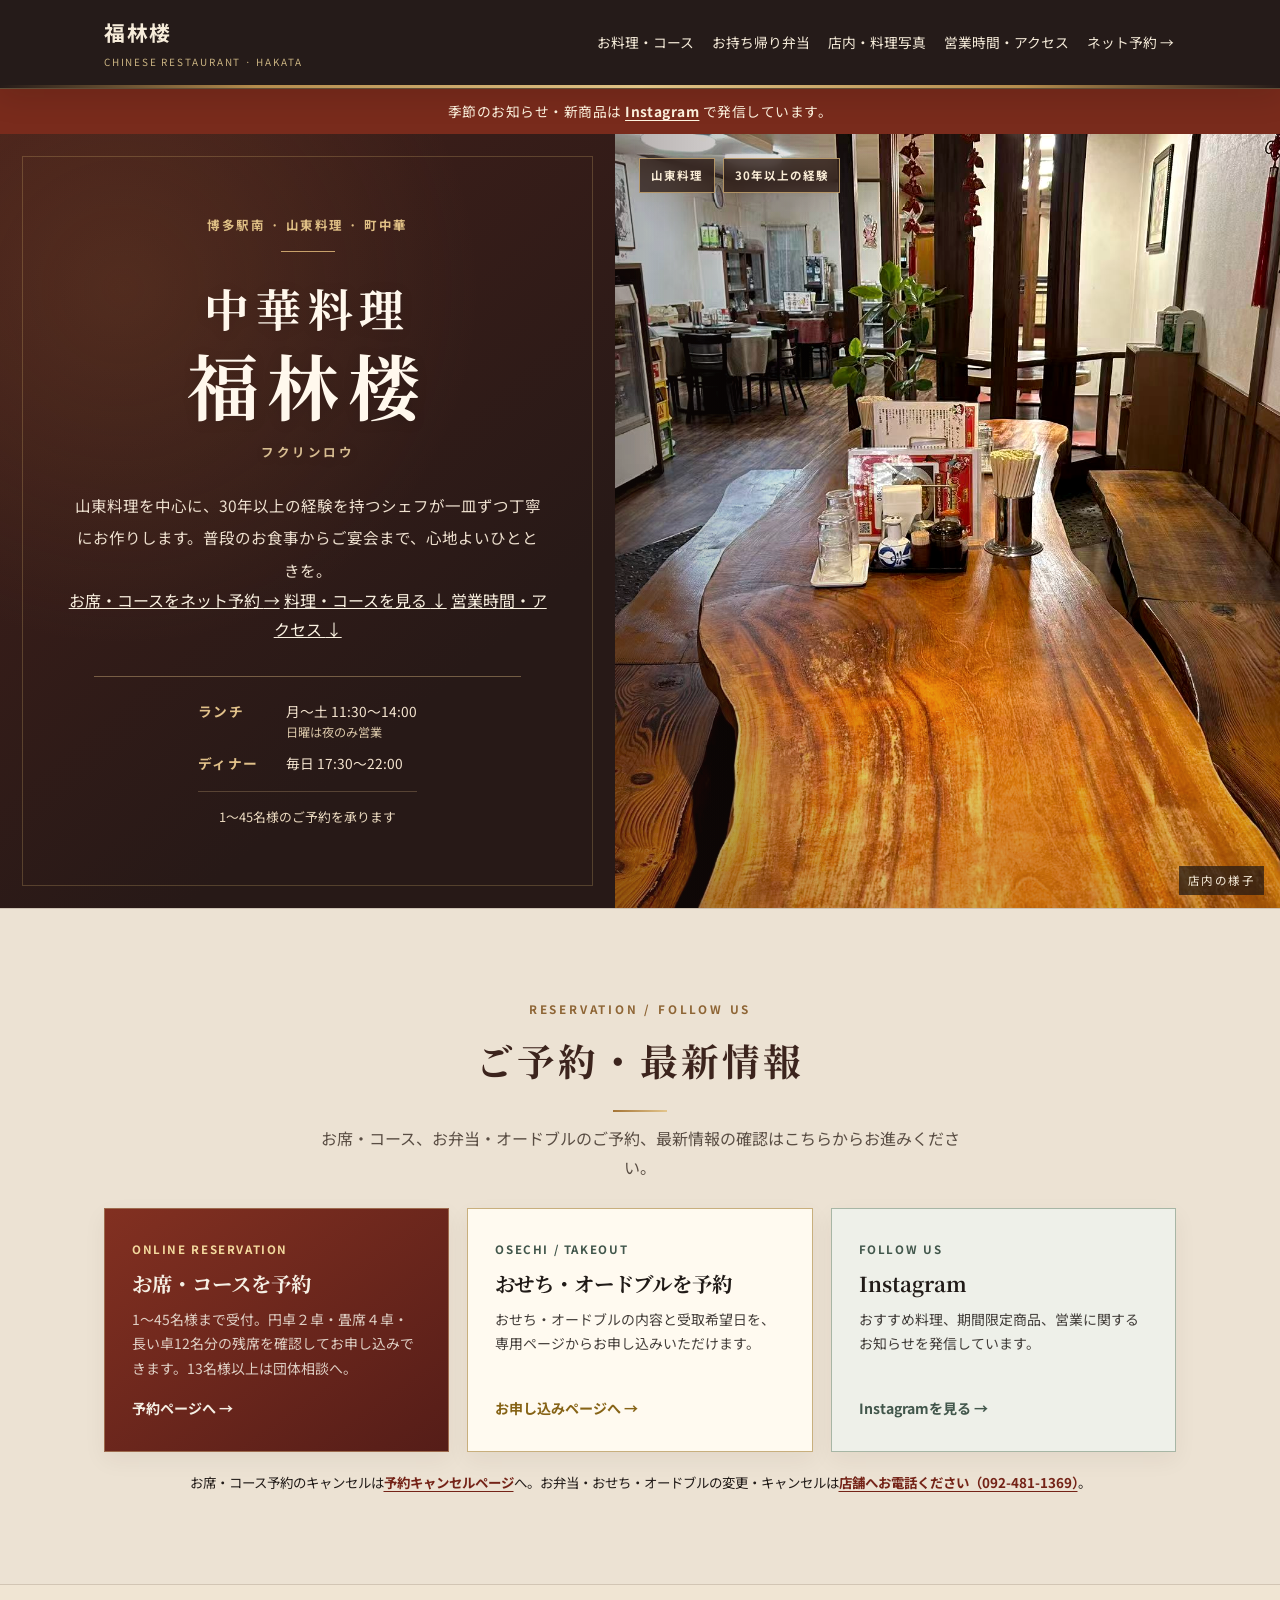
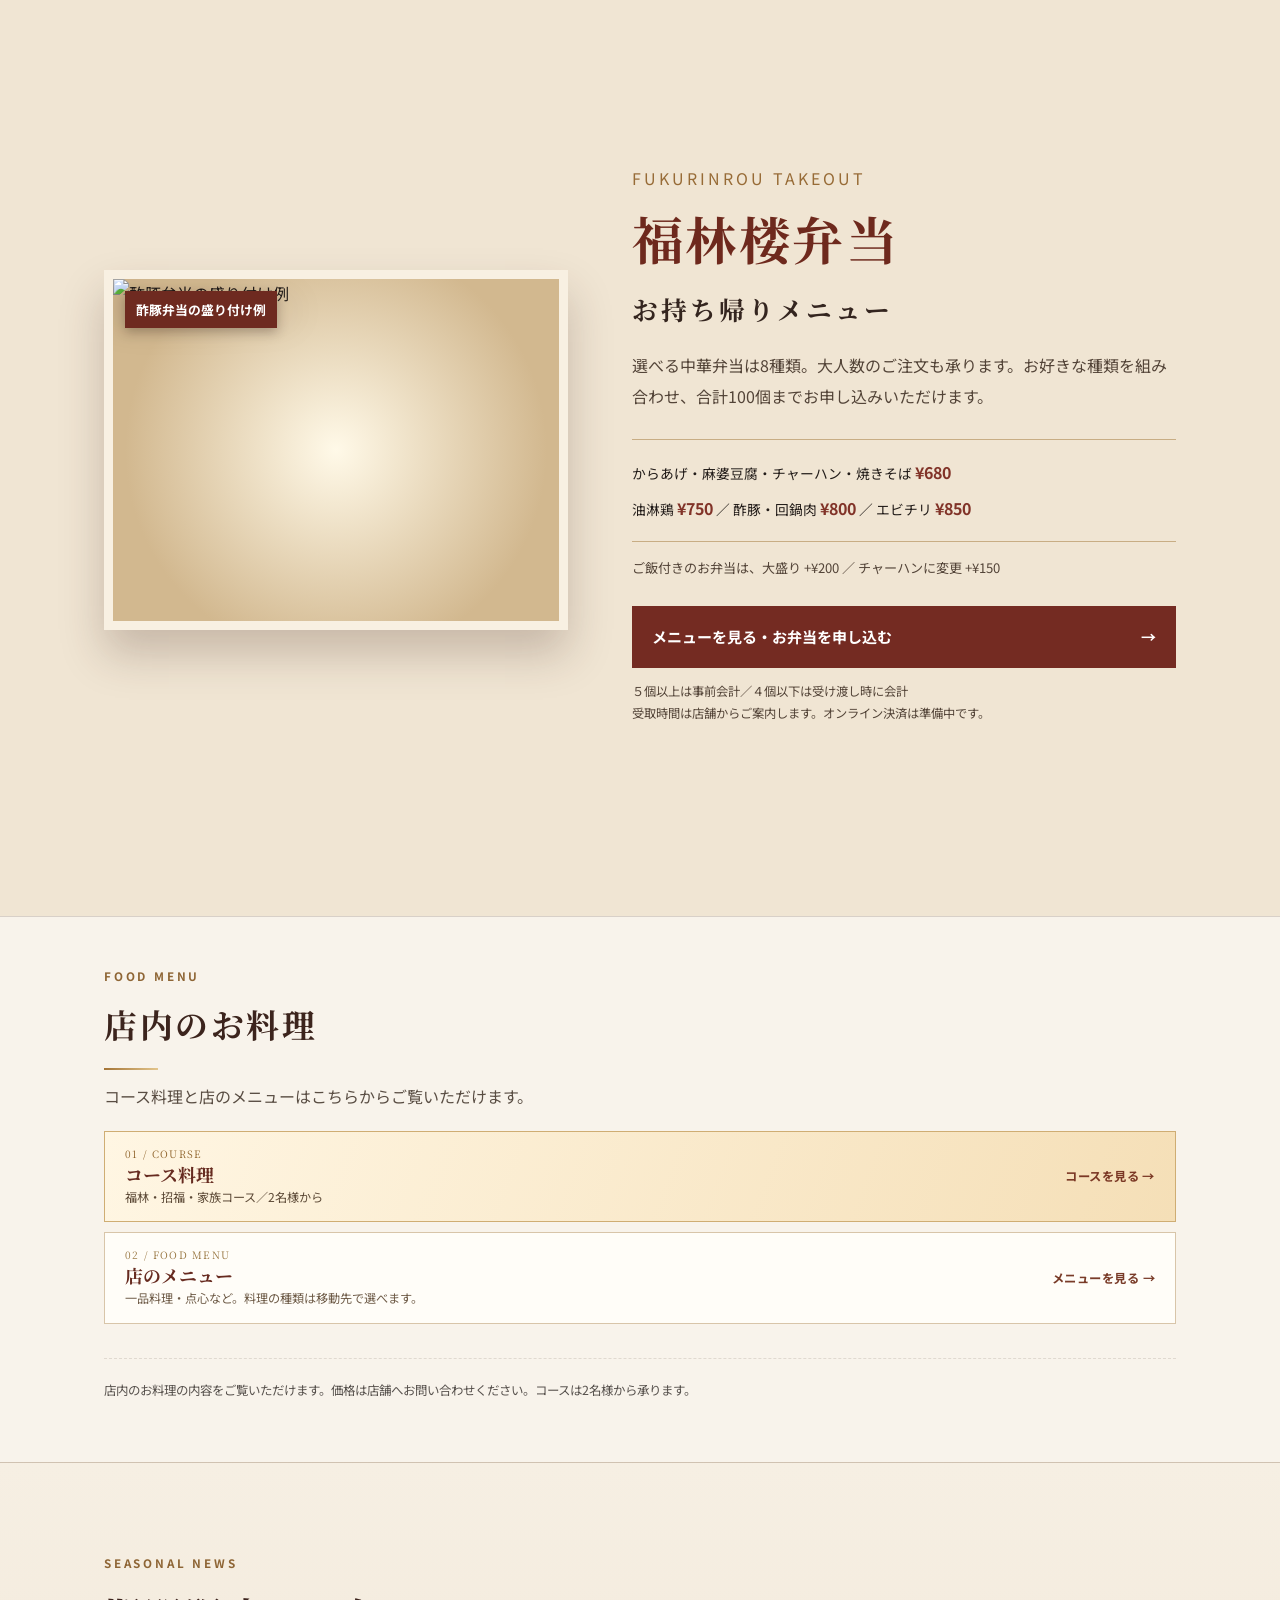
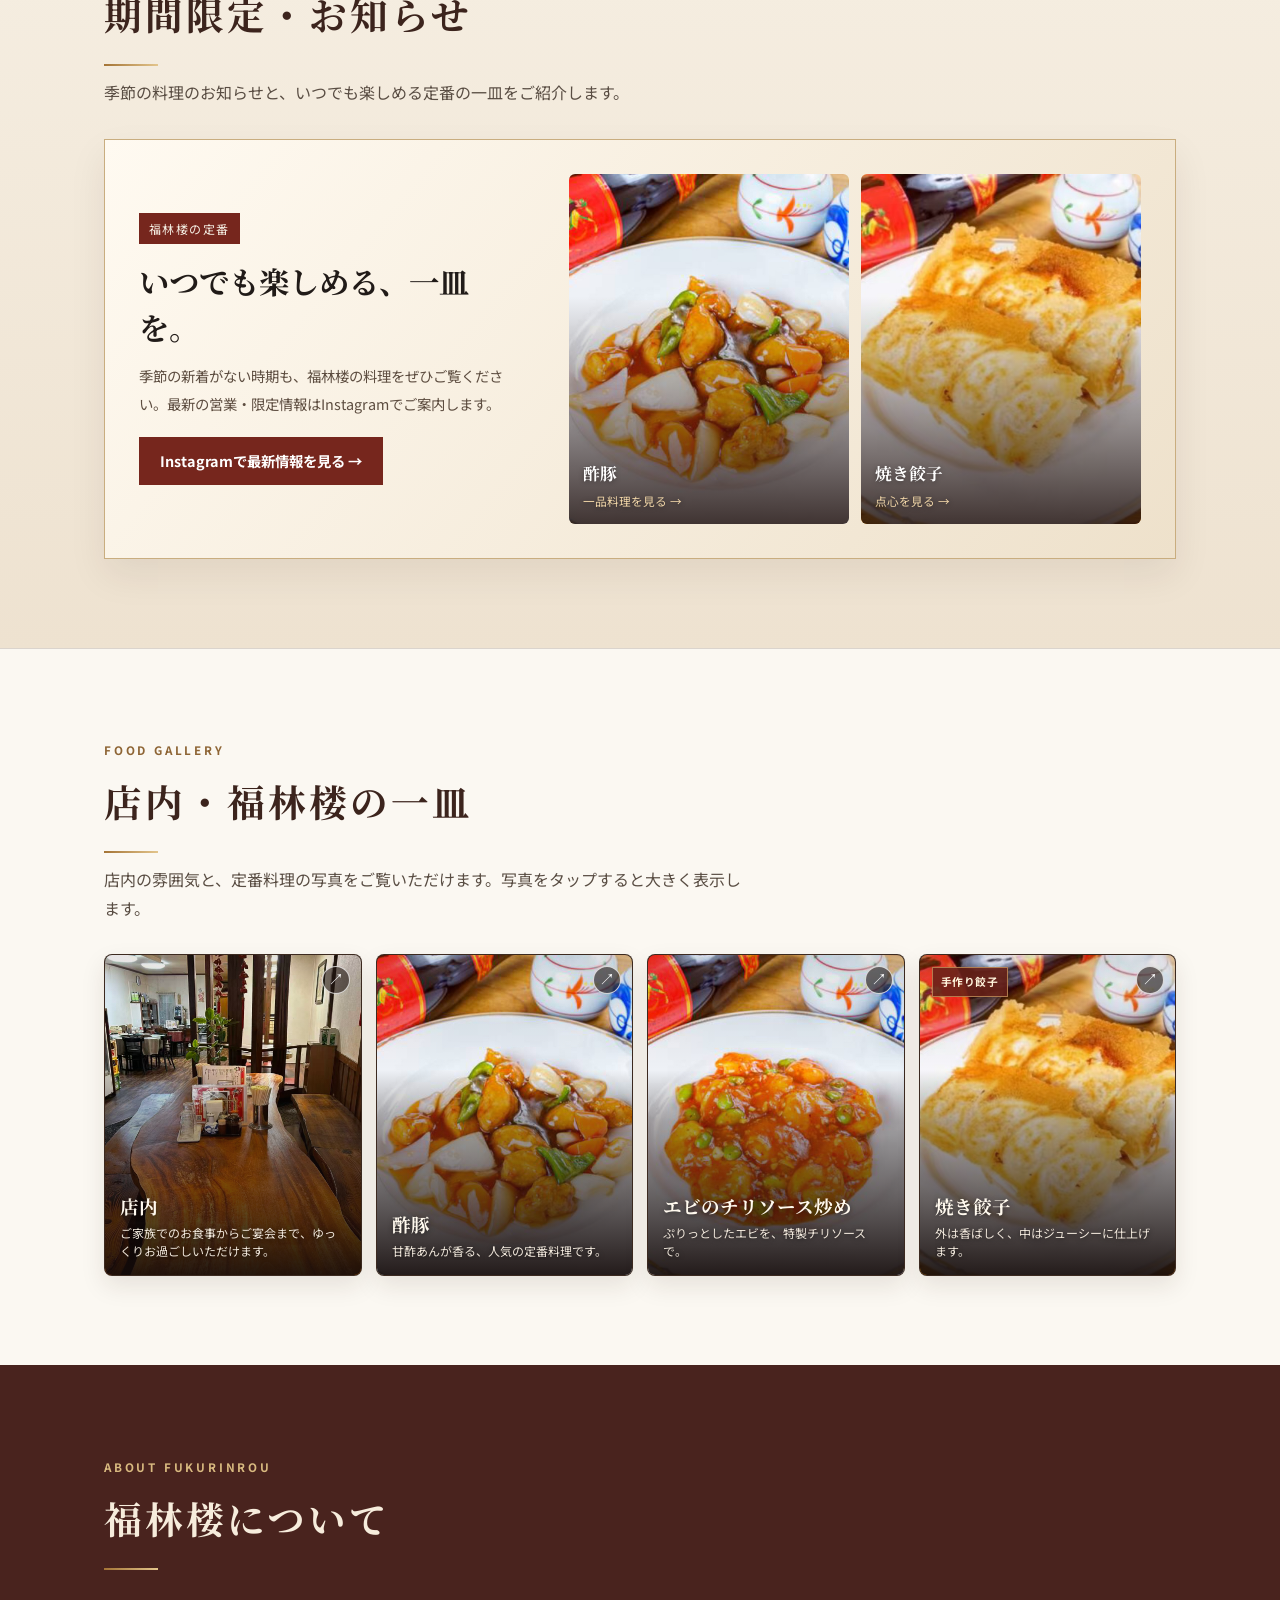
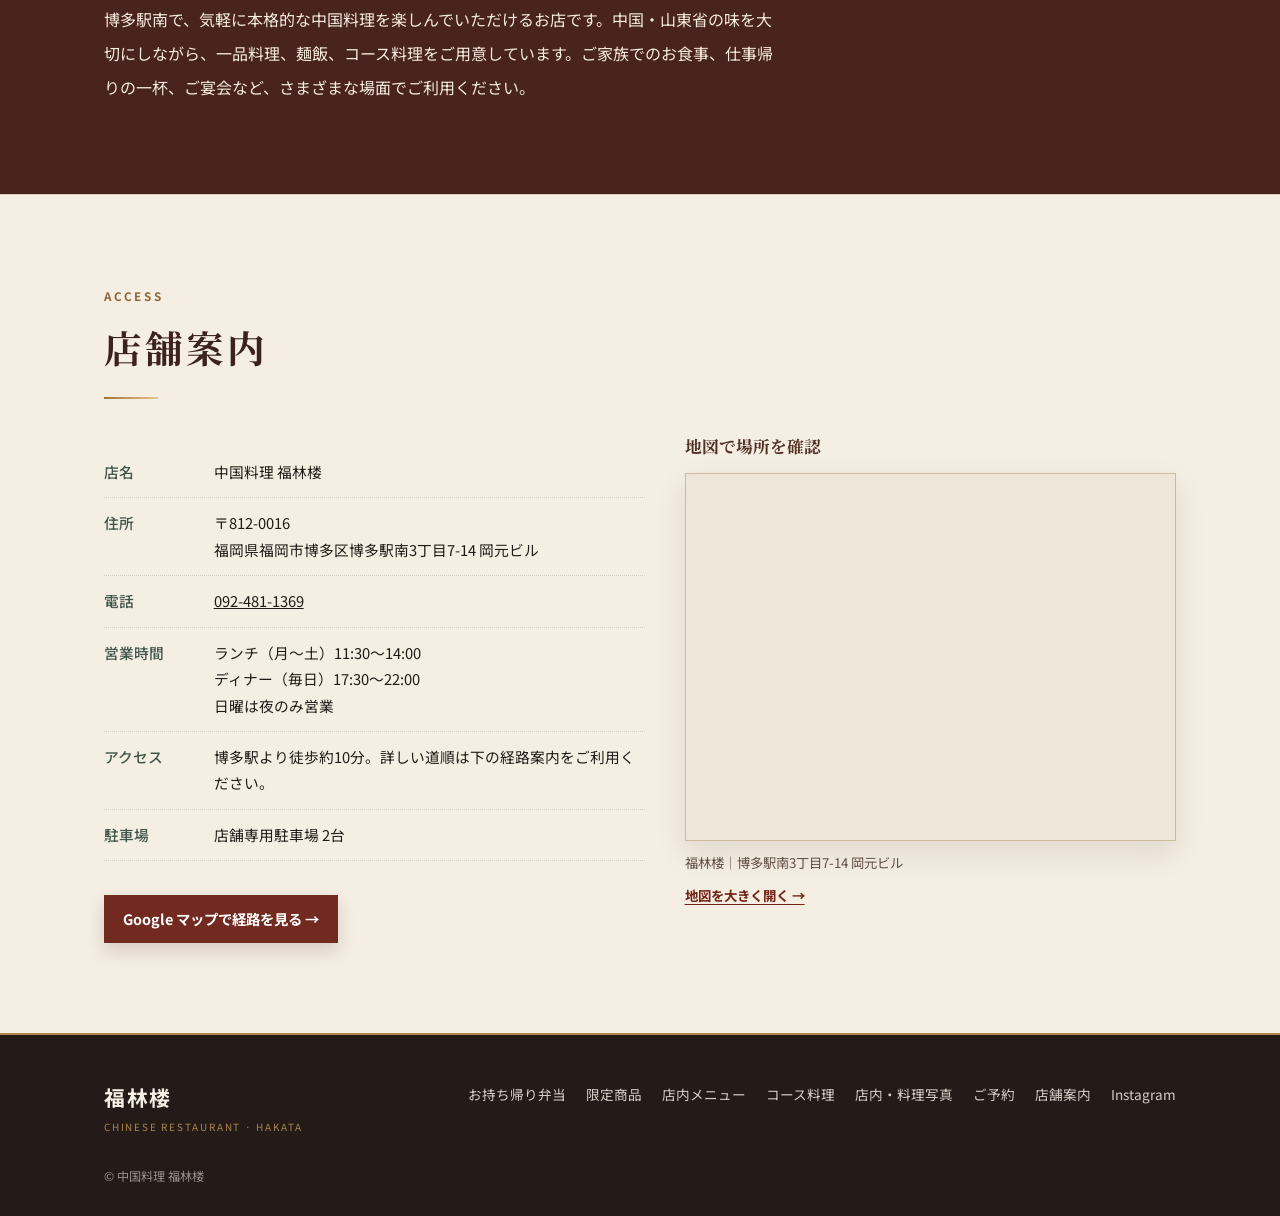
==== commit 23eaf395: "Put booking, food and access in the first viewport" ====
--- a/index.html
+++ b/index.html
@@ -404,7 +404,7 @@
   footer .foot-links a:hover{ opacity:1; }
   .copyright{ margin-top: 30px; font-size: 0.76rem; opacity: 0.55; }
 </style>
-<link rel="stylesheet" href="./homepage.css?v=20261102">
+<link rel="stylesheet" href="./homepage.css?v=20261113">
 </head>
 <body>
 
@@ -414,14 +414,11 @@
     <button class="nav-toggle" id="navToggle" aria-label="メニューを開く" aria-expanded="false" aria-controls="navList">☰</button>
     <nav>
       <ul id="navList">
+        <li><a href="#menu">お料理・コース</a></li>
         <li><a href="#bento">お持ち帰り弁当</a></li>
-        <li><a href="#limited">限定商品</a></li>
-        <li><a href="#menu">お料理</a></li>
-        <li><a href="./menu.html#course">コース料理</a></li>
         <li><a href="#gallery">店内・料理写真</a></li>
-        <li><a href="#reservation">ご予約・SNS</a></li>
-        <li><a href="#access">店舗案内</a></li>
-        <li><a data-link="instagram" href="https://www.instagram.com/fukurinrou/">Instagram</a></li>
+        <li><a href="#access">営業時間・アクセス</a></li>
+        <li><a class="nav-booking" data-link="seatCourseReservation" href="https://reserve.fukurinrou.jp/">ネット予約 →</a></li>
       </ul>
     </nav>
   </div>
@@ -437,31 +434,18 @@
         <div class="kicker">博多駅南 · 山東料理 · 町中華</div>
         <h1 id="hero-title"><span class="hero-title-type">中華料理</span><span class="hero-title-name">福林楼</span><span class="yomi">フクリンロウ</span></h1>
         <p class="copy">山東料理を中心に、30年以上の経験を持つシェフが一皿ずつ丁寧にお作りします。普段のお食事からご宴会まで、心地よいひとときを。</p>
+        <div class="hero-actions" aria-label="ご利用案内">
+          <a class="hero-booking" data-link="seatCourseReservation" href="https://reserve.fukurinrou.jp/">お席・コースをネット予約 <span aria-hidden="true">→</span></a>
+          <a class="hero-menu-link" href="#menu">料理・コースを見る <span aria-hidden="true">↓</span></a>
+          <a class="hero-menu-link" href="#access">営業時間・アクセス <span aria-hidden="true">↓</span></a>
+        </div>
         <div class="hero-facts">
-          <div class="hero-time"><strong>ランチ</strong><span>月〜土 11:30〜14:00<small>日曜の昼はお休み</small></span></div>
+          <div class="hero-time"><strong>ランチ</strong><span>月〜土 11:30〜14:00<small>日曜は夜のみ営業</small></span></div>
           <div class="hero-time"><strong>ディナー</strong><span>毎日 17:30〜22:00</span></div>
           <div class="hero-reservation-note">1〜45名様のご予約を承ります</div>
         </div>
       </div>
       <div class="hero-photo"><img src="assets/store-interior.jpg" alt="中国料理 福林楼の店内" fetchpriority="high"><div class="hero-signatures" aria-label="福林楼のこだわり"><span>山東料理</span><span>30年以上の経験</span></div></div>
-    </div>
-  </section>
-
-  <section id="bento" class="bento-feature">
-    <div class="wrap bento-feature-layout">
-      <div class="bento-feature-photo">
-        <img src="https://osechi.fukurinrou.jp/assets/bento-sweet-sour.webp" alt="酢豚弁当の盛り付け例" loading="lazy">
-        <span>酢豚弁当の盛り付け例</span>
-      </div>
-      <div class="bento-feature-copy">
-        <div class="label">FUKURINROU TAKEOUT</div>
-        <h2>福林楼弁当<br><small>お持ち帰りメニュー</small></h2>
-        <p>選べる中華弁当は8種類。大人数のご注文も承ります。お好きな種類を組み合わせ、合計100個までお申し込みいただけます。</p>
-        <div class="bento-feature-prices"><span>からあげ・麻婆豆腐・チャーハン・焼きそば <b>¥680</b></span><span>油淋鶏 <b>¥750</b> ／ 酢豚・回鍋肉 <b>¥800</b> ／ エビチリ <b>¥850</b></span></div>
-        <p class="bento-feature-options">ご飯付きのお弁当は、大盛り +¥200 ／ チャーハンに変更 +¥150</p>
-        <a class="bento-feature-cta" href="https://osechi.fukurinrou.jp/bento/">メニューを見る・お弁当を申し込む <span aria-hidden="true">→</span></a>
-        <p class="bento-feature-flow">５個以上は事前会計／４個以下は受け渡し時に会計<br>受取時間は店舗からご案内します。オンライン決済は準備中です。</p>
-      </div>
     </div>
   </section>
 
@@ -487,6 +471,24 @@
         </a>
       </div>
       <p class="cancel-note">お席・コース予約のキャンセルは<a data-link="reservationCancel" href="https://reserve.fukurinrou.jp/cancel.html">予約キャンセルページ</a>へ。お弁当・おせち・オードブルの変更・キャンセルは<a href="tel:0924811369">店舗へお電話ください（092-481-1369）</a>。</p>
+    </div>
+  </section>
+
+  <section id="bento" class="bento-feature">
+    <div class="wrap bento-feature-layout">
+      <div class="bento-feature-photo">
+        <img src="https://osechi.fukurinrou.jp/assets/bento-sweet-sour.webp" alt="酢豚弁当の盛り付け例" loading="lazy">
+        <span>酢豚弁当の盛り付け例</span>
+      </div>
+      <div class="bento-feature-copy">
+        <div class="label">FUKURINROU TAKEOUT</div>
+        <h2>福林楼弁当<br><small>お持ち帰りメニュー</small></h2>
+        <p>選べる中華弁当は8種類。大人数のご注文も承ります。お好きな種類を組み合わせ、合計100個までお申し込みいただけます。</p>
+        <div class="bento-feature-prices"><span>からあげ・麻婆豆腐・チャーハン・焼きそば <b>¥680</b></span><span>油淋鶏 <b>¥750</b> ／ 酢豚・回鍋肉 <b>¥800</b> ／ エビチリ <b>¥850</b></span></div>
+        <p class="bento-feature-options">ご飯付きのお弁当は、大盛り +¥200 ／ チャーハンに変更 +¥150</p>
+        <a class="bento-feature-cta" href="https://osechi.fukurinrou.jp/bento/">メニューを見る・お弁当を申し込む <span aria-hidden="true">→</span></a>
+        <p class="bento-feature-flow">５個以上は事前会計／４個以下は受け渡し時に会計<br>受取時間は店舗からご案内します。オンライン決済は準備中です。</p>
+      </div>
     </div>
   </section>
 
@@ -598,7 +600,7 @@
             <div class="info-row"><dt>店名</dt><dd>中国料理 福林楼</dd></div>
             <div class="info-row"><dt>住所</dt><dd>〒812-0016<br>福岡県福岡市博多区博多駅南3丁目7-14 岡元ビル</dd></div>
             <div class="info-row"><dt>電話</dt><dd><a href="tel:0924811369">092-481-1369</a></dd></div>
-            <div class="info-row"><dt>営業時間</dt><dd>ランチ（月〜土）11:30〜14:00<br>ディナー（毎日）17:30〜22:00<br>日曜のランチはお休みです</dd></div>
+            <div class="info-row"><dt>営業時間</dt><dd>ランチ（月〜土）11:30〜14:00<br>ディナー（毎日）17:30〜22:00<br>日曜は夜のみ営業</dd></div>
             <div class="info-row"><dt>アクセス</dt><dd>博多駅より徒歩約10分。詳しい道順は下の経路案内をご利用ください。</dd></div>
             <div class="info-row"><dt>駐車場</dt><dd>店舗専用駐車場 2台</dd></div>
           </dl>
@@ -654,7 +656,10 @@
     const url = siteLinks[link.dataset.link];
     if (url) {
       link.href = url;
-      if (/^https?:/i.test(url)) { link.target = '_blank'; link.rel = 'noopener'; }
+      if (/^https?:/i.test(url)) {
+        if (link.dataset.link === 'instagram') { link.target = '_blank'; link.rel = 'noopener noreferrer'; }
+        else { link.removeAttribute('target'); link.removeAttribute('rel'); }
+      }
     } else {
       link.classList.add('is-disabled');
       link.addEventListener('click', function(event){ event.preventDefault(); });
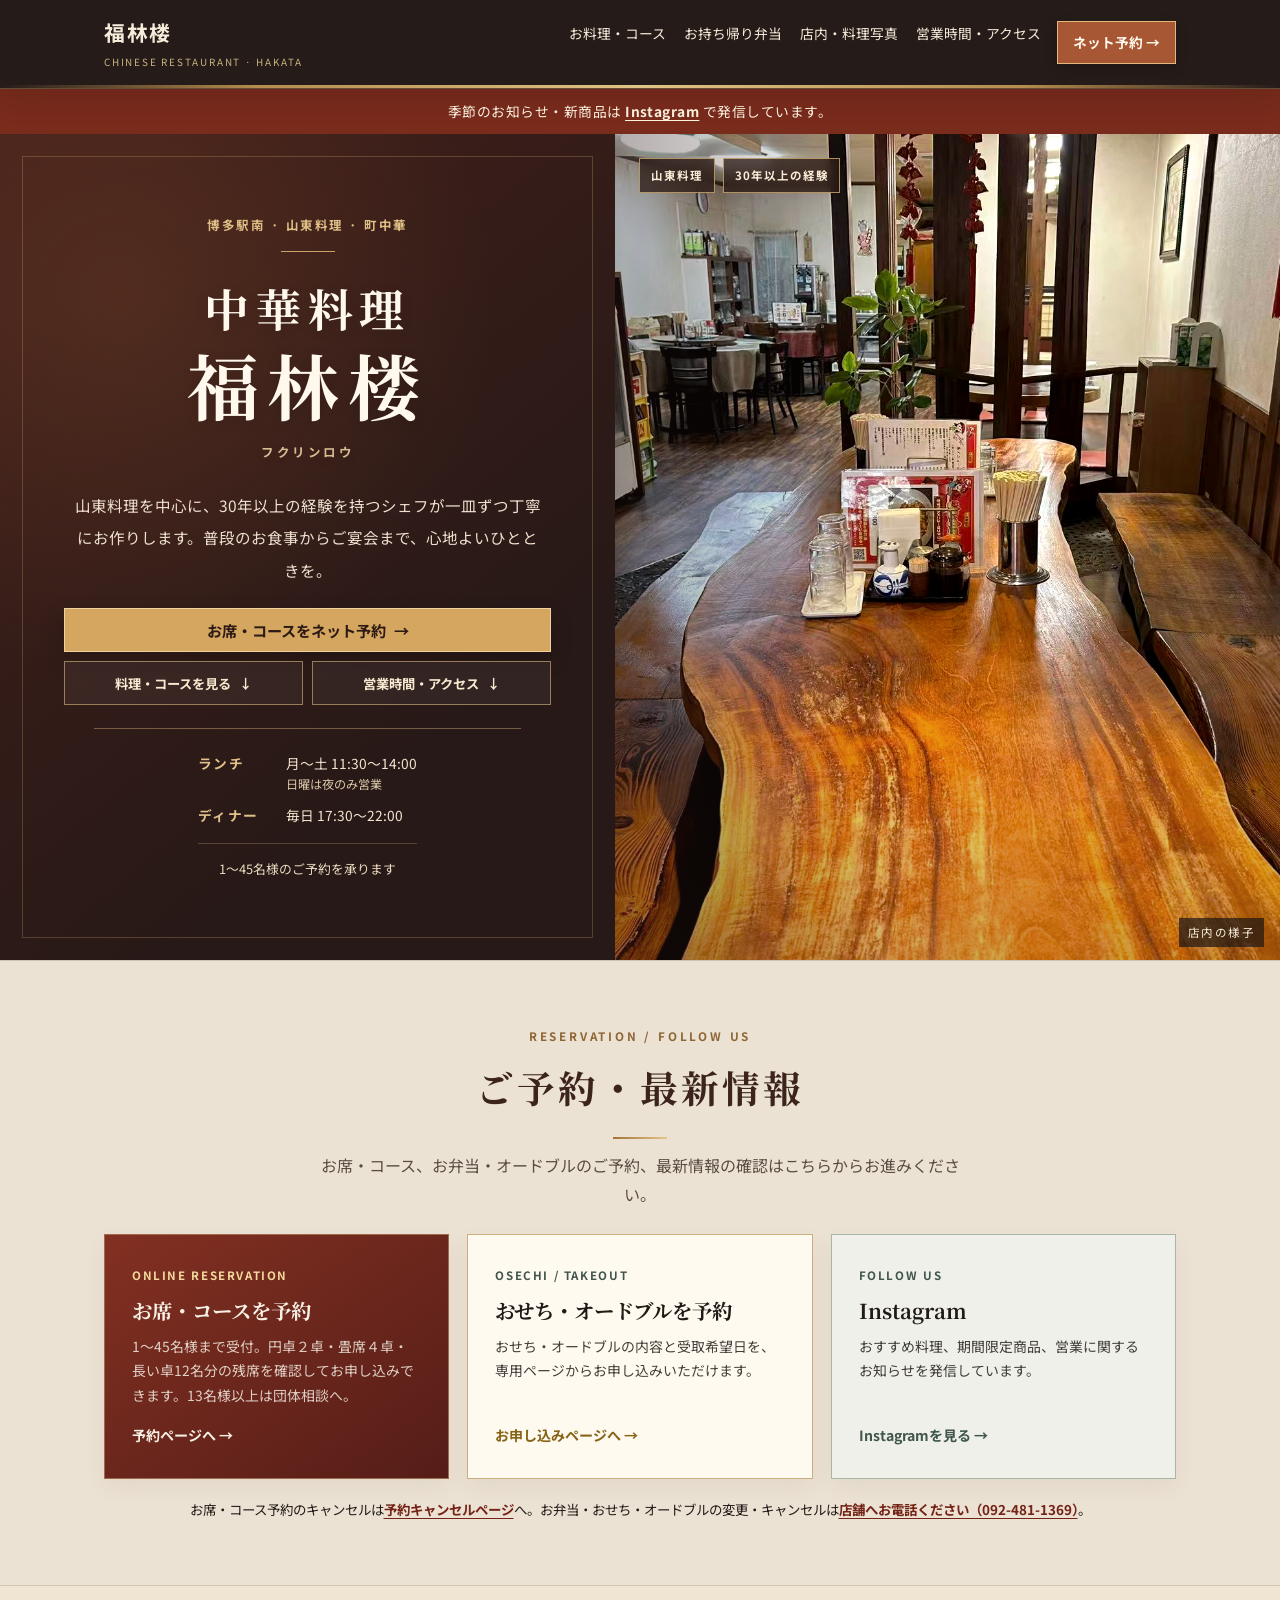
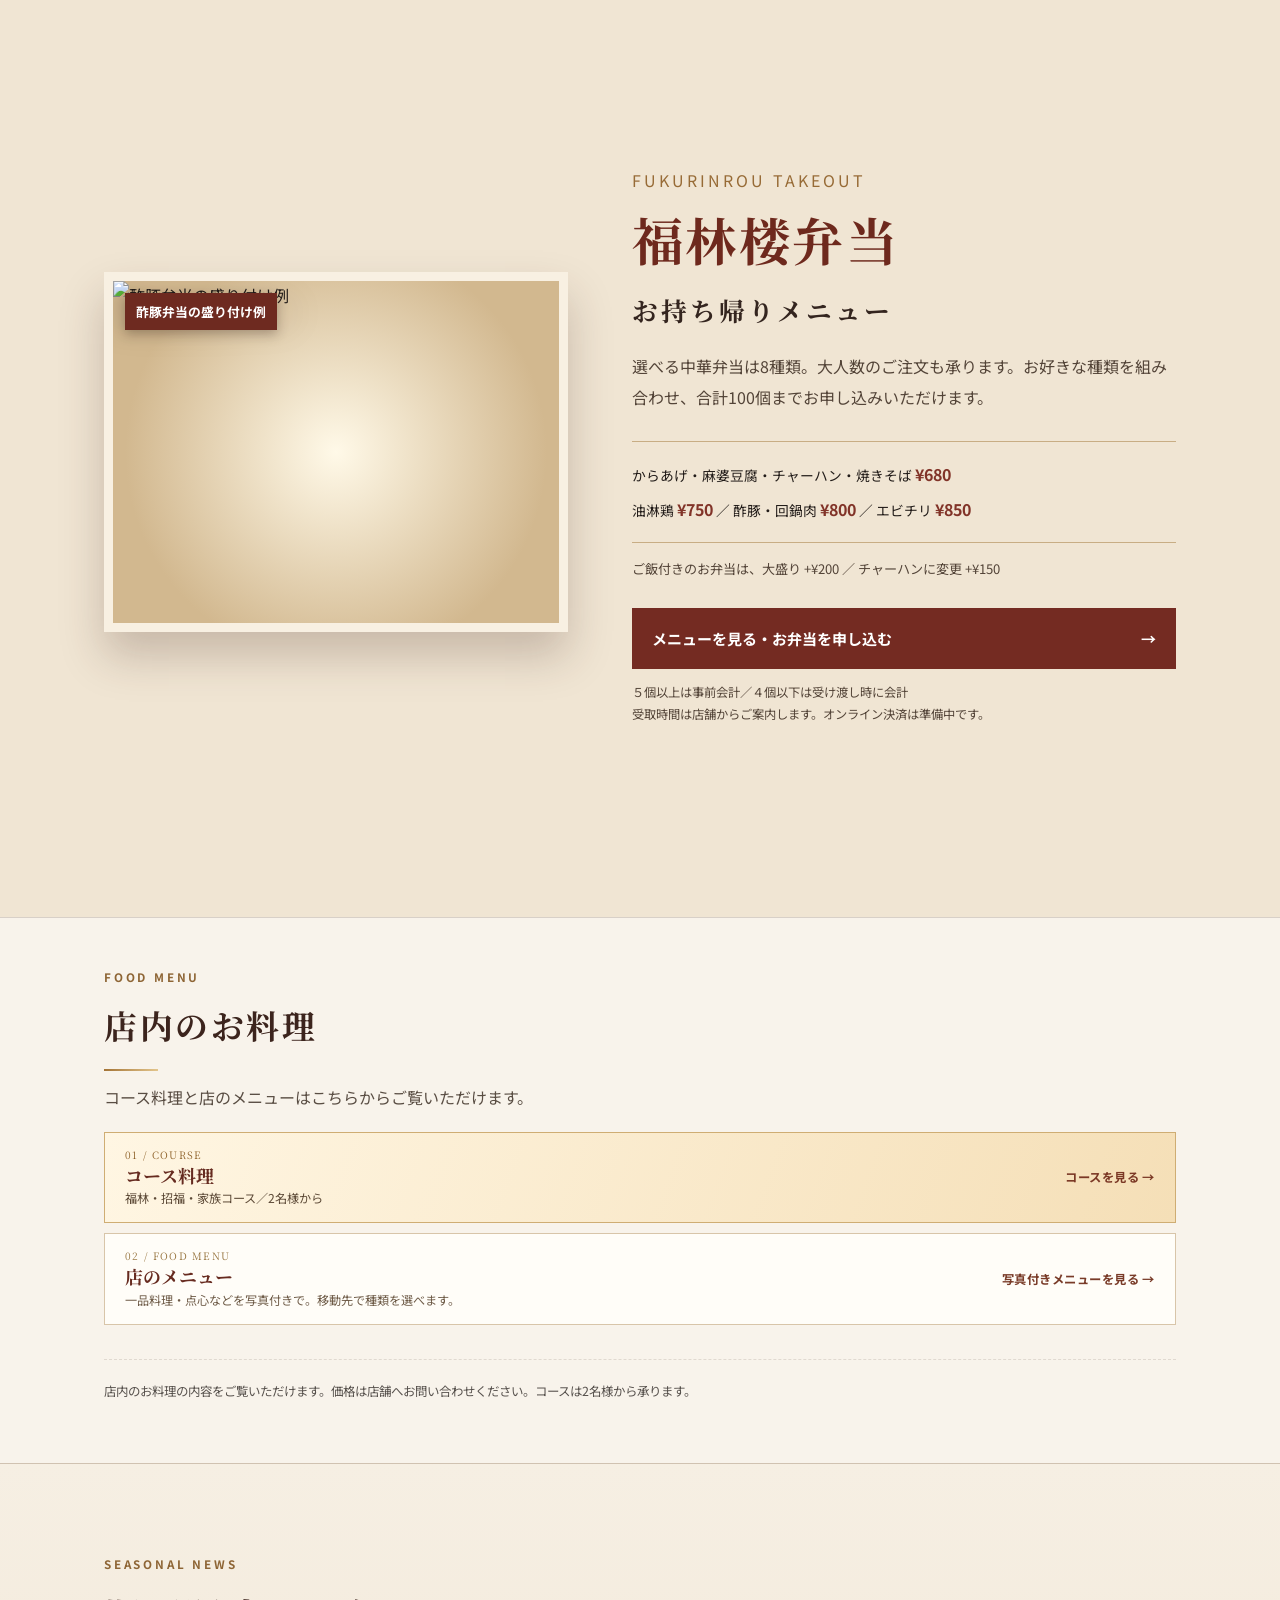
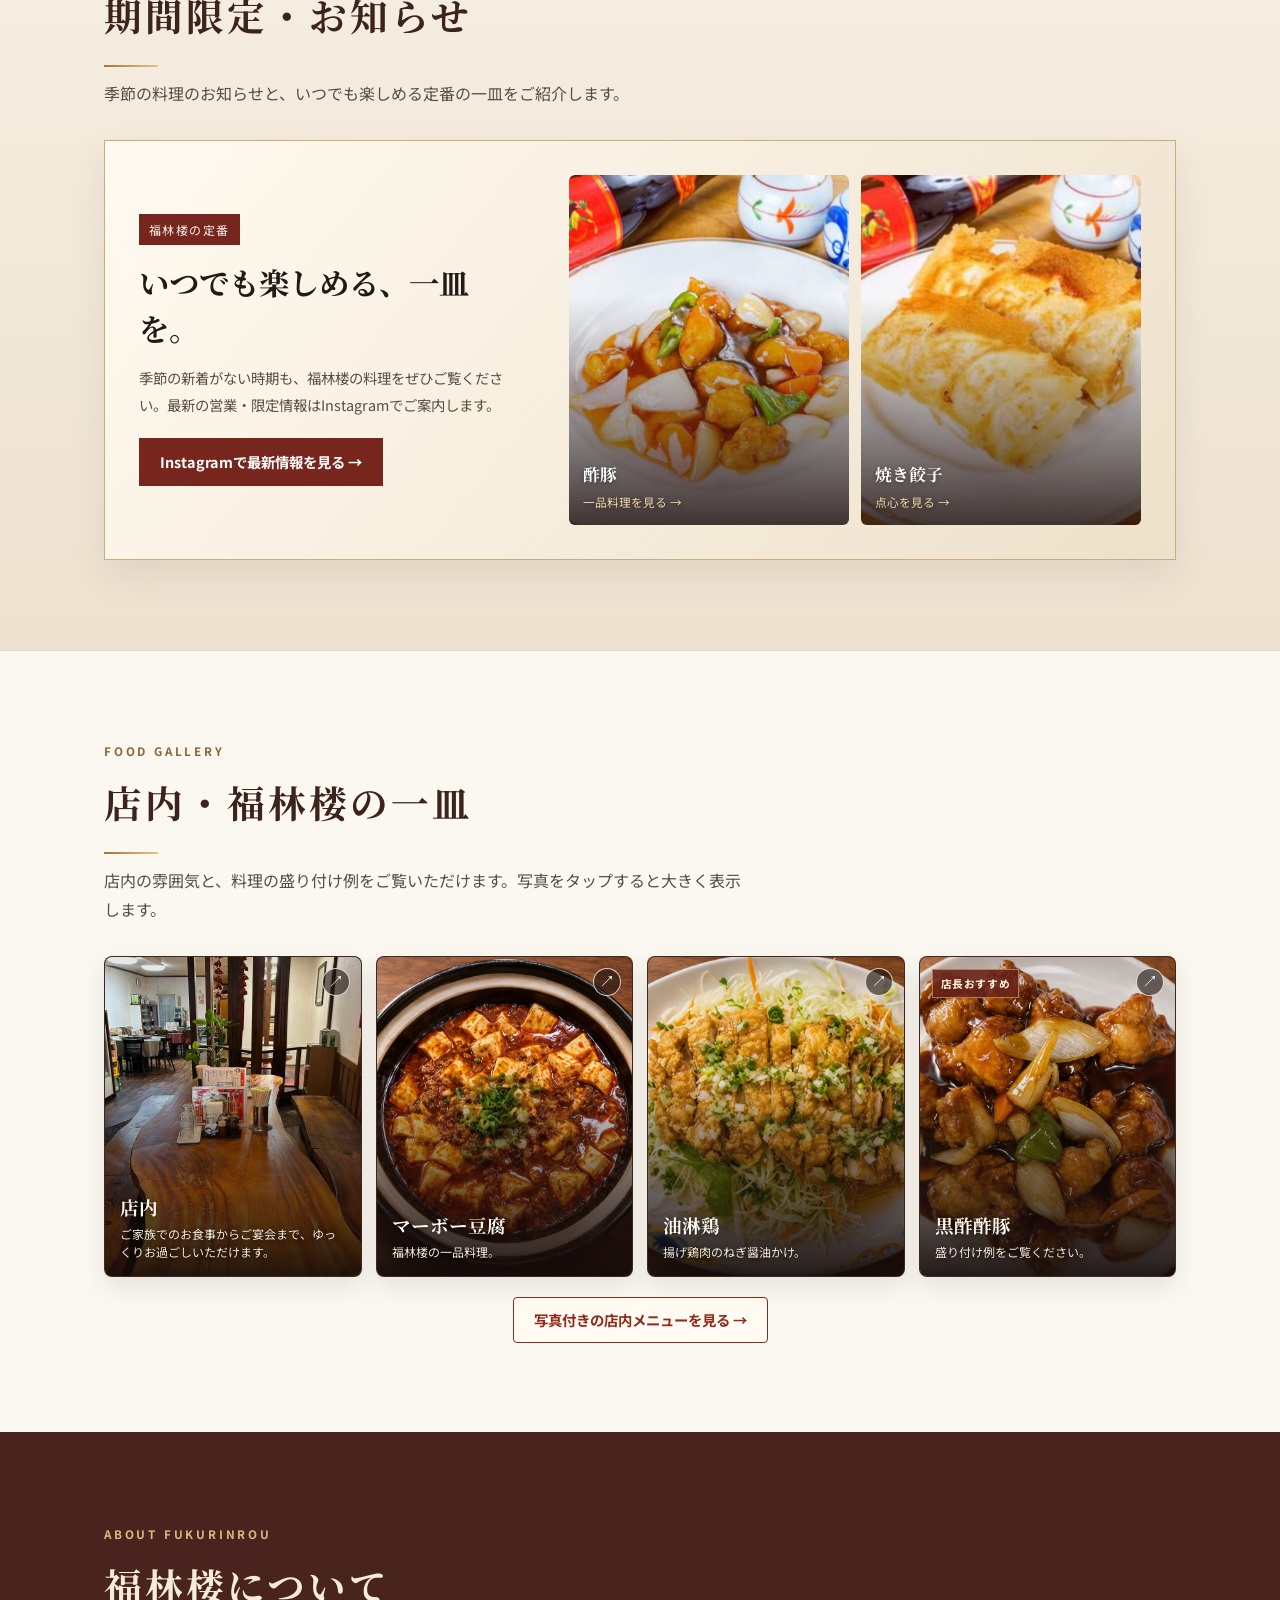
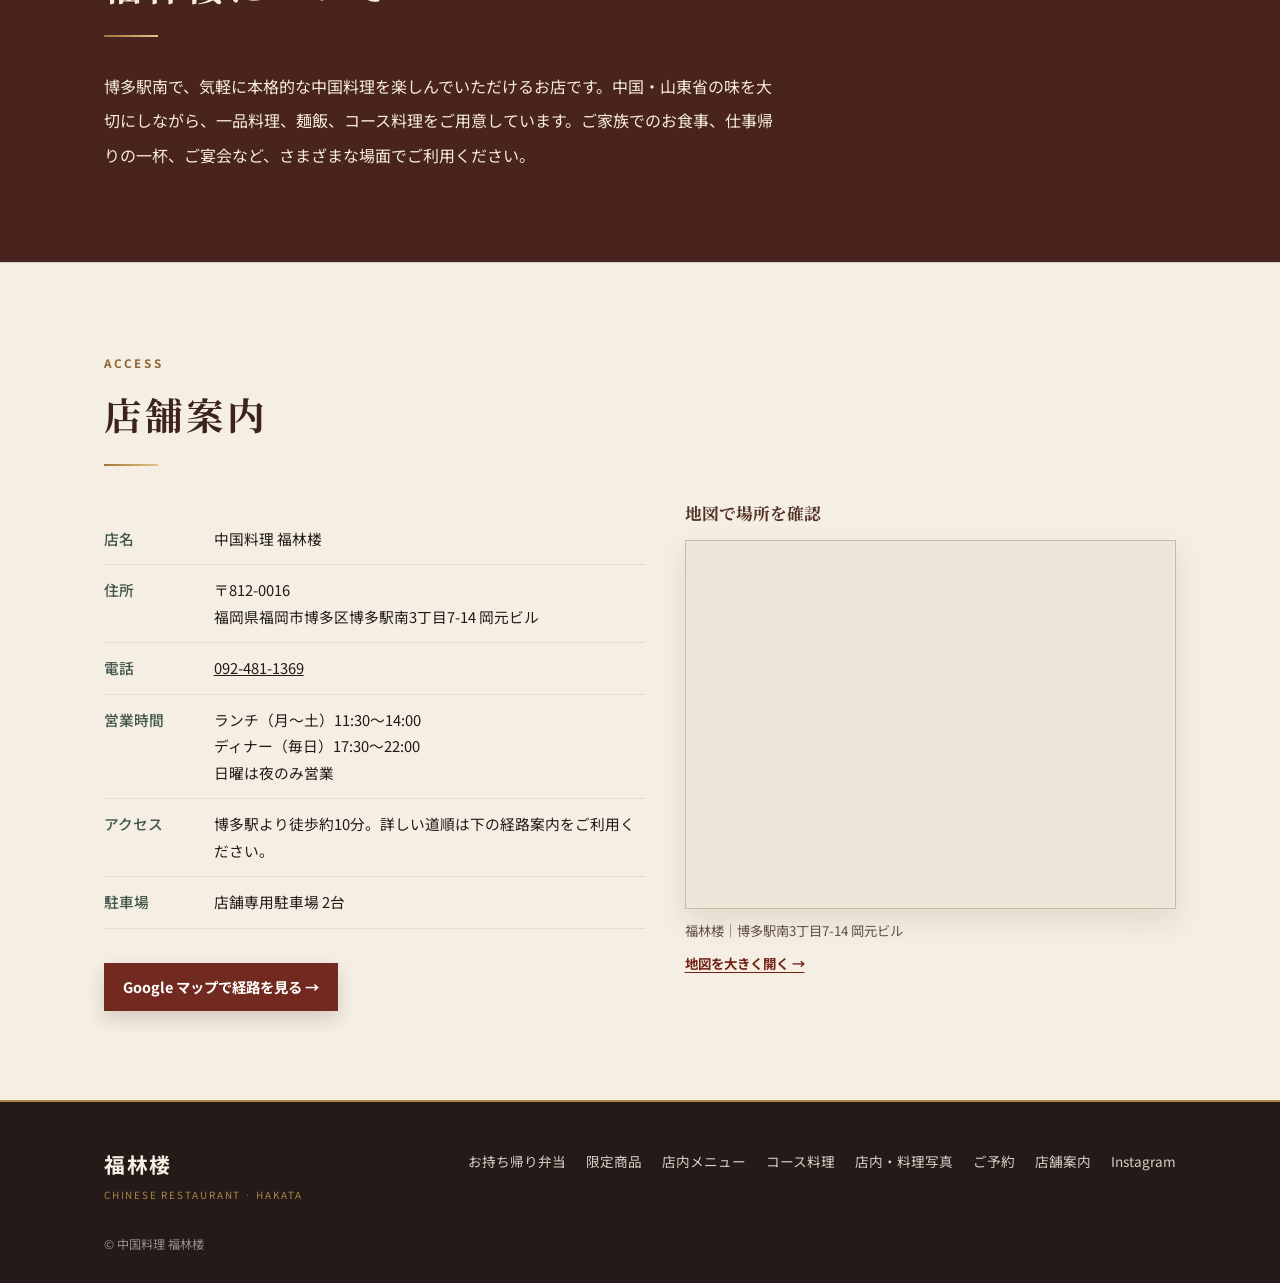
==== commit 63c49441: "Add dish photos to menu and refresh gallery" ====
--- a/index.html
+++ b/index.html
@@ -404,7 +404,7 @@
   footer .foot-links a:hover{ opacity:1; }
   .copyright{ margin-top: 30px; font-size: 0.76rem; opacity: 0.55; }
 </style>
-<link rel="stylesheet" href="./homepage.css?v=20261113">
+<link rel="stylesheet" href="./homepage.css?v=20261116photos">
 </head>
 <body>
 
@@ -509,8 +509,8 @@
         <a class="category-item compact-menu-category" href="./menu.html#main-1">
           <span class="category-no">02 / FOOD MENU</span>
           <h3>店のメニュー</h3>
-          <p>一品料理・点心など。料理の種類は移動先で選べます。</p>
-          <span class="category-arrow" aria-hidden="true">メニューを見る →</span>
+          <p>一品料理・点心などを写真付きで。移動先で種類を選べます。</p>
+          <span class="category-arrow" aria-hidden="true">写真付きメニューを見る →</span>
         </a>
       </div>
       <p class="menu-note">店内のお料理の内容をご覧いただけます。価格は店舗へお問い合わせください。コースは2名様から承ります。</p>
@@ -549,7 +549,7 @@
       <div class="section-head">
         <div class="label">FOOD GALLERY</div>
         <h2>店内・福林楼の一皿</h2>
-        <p>店内の雰囲気と、定番料理の写真をご覧いただけます。写真をタップすると大きく表示します。</p>
+        <p>店内の雰囲気と、料理の盛り付け例をご覧いただけます。写真をタップすると大きく表示します。</p>
       </div>
       <!-- 写真を追加するときは、gallery-cardを複製し画像・料理名・説明を差し替えます。 -->
       <div class="gallery-grid">
@@ -559,22 +559,23 @@
           <button class="gallery-open" type="button" aria-label="店内の写真を拡大"><span aria-hidden="true">↗</span></button>
         </figure>
         <figure class="gallery-card">
-          <img src="assets/subuta.jpg" alt="福林楼の酢豚" loading="lazy">
-          <figcaption><h3>酢豚</h3><p>甘酢あんが香る、人気の定番料理です。</p></figcaption>
-          <button class="gallery-open" type="button" aria-label="酢豚の写真を拡大"><span aria-hidden="true">↗</span></button>
+          <img src="assets/dishes/main1_mapotofu.webp" alt="福林楼のマーボー豆腐" loading="lazy">
+          <figcaption><h3>マーボー豆腐</h3><p>福林楼の一品料理。</p></figcaption>
+          <button class="gallery-open" type="button" aria-label="マーボー豆腐の写真を拡大"><span aria-hidden="true">↗</span></button>
         </figure>
         <figure class="gallery-card">
-          <img src="assets/ebichili.jpg" alt="福林楼のエビのチリソース炒め" loading="lazy">
-          <figcaption><h3>エビのチリソース炒め</h3><p>ぷりっとしたエビを、特製チリソースで。</p></figcaption>
-          <button class="gallery-open" type="button" aria-label="エビのチリソース炒めの写真を拡大"><span aria-hidden="true">↗</span></button>
+          <img src="assets/dishes/main1_yurinchi.webp" alt="福林楼の油淋鶏" loading="lazy">
+          <figcaption><h3>油淋鶏</h3><p>揚げ鶏肉のねぎ醤油かけ。</p></figcaption>
+          <button class="gallery-open" type="button" aria-label="油淋鶏の写真を拡大"><span aria-hidden="true">↗</span></button>
         </figure>
         <figure class="gallery-card">
-          <img src="assets/yakigyoza.jpg" alt="福林楼の焼き餃子" loading="lazy">
-          <span class="gallery-badge">手作り餃子</span>
-          <figcaption><h3>焼き餃子</h3><p>外は香ばしく、中はジューシーに仕上げます。</p></figcaption>
-          <button class="gallery-open" type="button" aria-label="焼き餃子の写真を拡大"><span aria-hidden="true">↗</span></button>
+          <img src="assets/dishes/main1_kurozusubuta.webp" alt="福林楼の黒酢酢豚" loading="lazy">
+          <span class="gallery-badge">店長おすすめ</span>
+          <figcaption><h3>黒酢酢豚</h3><p>盛り付け例をご覧ください。</p></figcaption>
+          <button class="gallery-open" type="button" aria-label="黒酢酢豚の写真を拡大"><span aria-hidden="true">↗</span></button>
         </figure>
       </div>
+      <p class="gallery-menu-link"><a href="./menu.html#main-1">写真付きの店内メニューを見る →</a></p>
     </div>
   </section>
 
--- a/homepage.css
+++ b/homepage.css
@@ -200,6 +200,9 @@
 .map-caption{margin:10px 0 0;font-size:.83rem;color:#604f42}
 .map-secondary{display:inline-block;margin-top:8px;color:#742317;font-size:.84rem;font-weight:700;text-underline-offset:3px}
 .gallery-close{top:8px;right:8px;width:auto;min-width:92px;height:46px;display:inline-flex;align-items:center;justify-content:center;gap:7px;padding:0 12px;border-radius:999px;background:#281b18;color:#fff;font-size:.83rem;font-weight:700;box-shadow:0 5px 18px rgba(0,0,0,.4)}
+.gallery-menu-link{margin:20px 0 0;text-align:center}
+.gallery-menu-link a{display:inline-flex;align-items:center;justify-content:center;min-height:46px;padding:9px 20px;border:1px solid #8f2b1b;border-radius:4px;background:#fffaf2;color:#8f2b1b;font-size:.9rem;font-weight:700;text-decoration:none}
+.gallery-menu-link a:hover{background:#8f2b1b;color:#fffaf2}
 .gallery-close span{font-size:1.5rem;font-weight:400;line-height:1}
 @media(max-width:720px){.seasonal-fallback{grid-template-columns:1fr}}
 @media(max-width:600px){.seasonal-fallback{padding:18px}.seasonal-fallback-grid{gap:9px}.seasonal-fallback-card span{left:10px;bottom:10px}.seasonal-fallback-card strong{font-size:.94rem}.seasonal-fallback-card small{font-size:.66rem}.map-panel .map-frame{min-height:260px}.gallery-close{right:4px;top:4px;min-width:86px;height:44px}}
@@ -256,3 +259,21 @@
 
 /* 弁当写真の注記を常に読める位置へ */
 .bento-feature-photo span{left:12px;right:auto;top:12px;bottom:auto;padding:7px 11px;background:#6e2a20;color:#fff;font-size:.8rem;font-weight:700;box-shadow:0 4px 12px rgba(35,20,15,.3)}
+
+/* 2026-11-13 · First-visit path to food, hours and booking */
+header nav .nav-booking{display:inline-flex;align-items:center;justify-content:center;min-height:42px;padding:8px 15px;background:#a85734;border:1px solid #e4b77d;color:#fff9ee;font-weight:700;white-space:nowrap;text-decoration:none;box-shadow:0 4px 12px rgba(0,0,0,.16)}
+header nav .nav-booking:hover,header nav .nav-booking:focus-visible{background:#c16a40;color:#fff;border-color:#f2ce95}
+.hero-actions{display:grid;grid-template-columns:1fr 1fr;gap:9px;width:min(100%,31em);margin-top:22px}
+.hero-actions a{display:flex;align-items:center;justify-content:center;gap:8px;min-height:44px;padding:9px 12px;text-decoration:none;font-size:.83rem;font-weight:700;line-height:1.5;transition:background .2s,transform .2s}
+.hero-actions a:hover{transform:translateY(-2px)}
+.hero-actions .hero-booking{grid-column:1/-1;background:#d4a65f;color:#2d1a14;border:1px solid #eed3a1;box-shadow:0 8px 22px rgba(10,3,2,.2);font-size:.95rem}
+.hero-actions .hero-booking:hover{background:#f0c889}
+.hero-actions .hero-menu-link{border:1px solid rgba(225,190,134,.58);color:#f8e9d0;background:rgba(255,255,255,.05)}
+.hero-actions .hero-menu-link:hover{background:rgba(225,190,134,.15)}
+.hero-facts{margin-top:23px}
+.quick-actions{padding-top:clamp(48px,5vw,72px);padding-bottom:clamp(48px,5vw,72px)}
+@media(max-width:900px){header nav .nav-booking{width:100%;justify-content:center;margin-top:10px;padding:12px}}
+@media(max-width:760px){.hero-copy{padding-top:46px;padding-bottom:43px}.hero-photo{min-height:245px;max-height:340px}}
+@media(max-width:600px){.hero-copy{padding:38px 22px 35px}.hero .kicker{margin-bottom:14px}.hero .kicker::after{margin-top:10px}.hero h1{font-size:clamp(2rem,8vw,2.8rem)}.hero .yomi{margin-top:7px}.hero p.copy{margin-top:15px;font-size:.86rem;line-height:1.75}.hero-actions{margin-top:16px}.hero-actions a{min-height:44px;font-size:.77rem;padding:8px 6px}.hero-actions .hero-booking{min-height:49px;font-size:.88rem}.hero-facts{margin-top:17px;padding-top:14px}.hero-photo{min-height:210px;max-height:265px}.quick-actions .section-head{margin-bottom:20px}.link-card{min-height:0;padding:22px 20px}.link-card h3{font-size:1.15rem}.mobile-booking{font-size:.95rem}}
+@media(prefers-reduced-motion:no-preference){.hero-copy .hero-actions{animation:home-rise .75s .36s both}.hero-copy .hero-facts{animation-delay:.5s}}
+@media(prefers-reduced-motion:reduce){.hero-actions a{transition:none}.hero-actions a:hover{transform:none}}
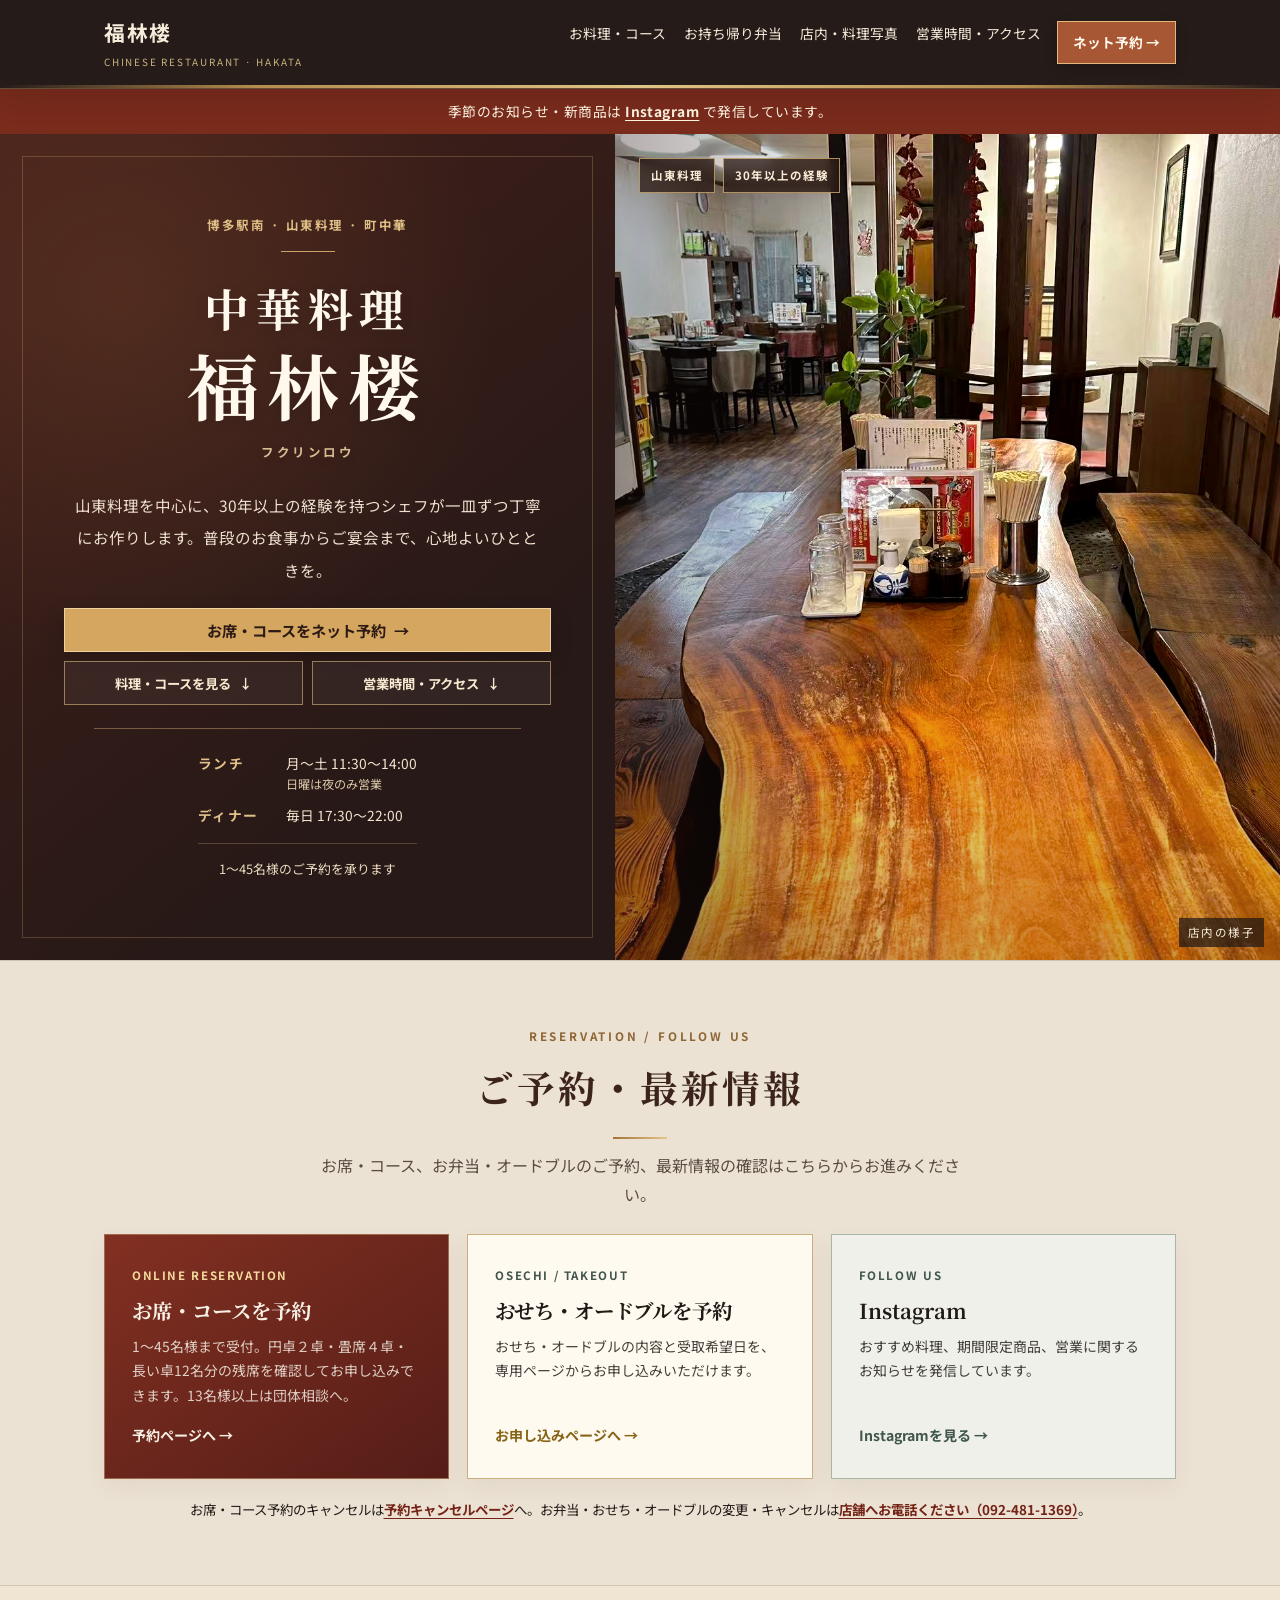
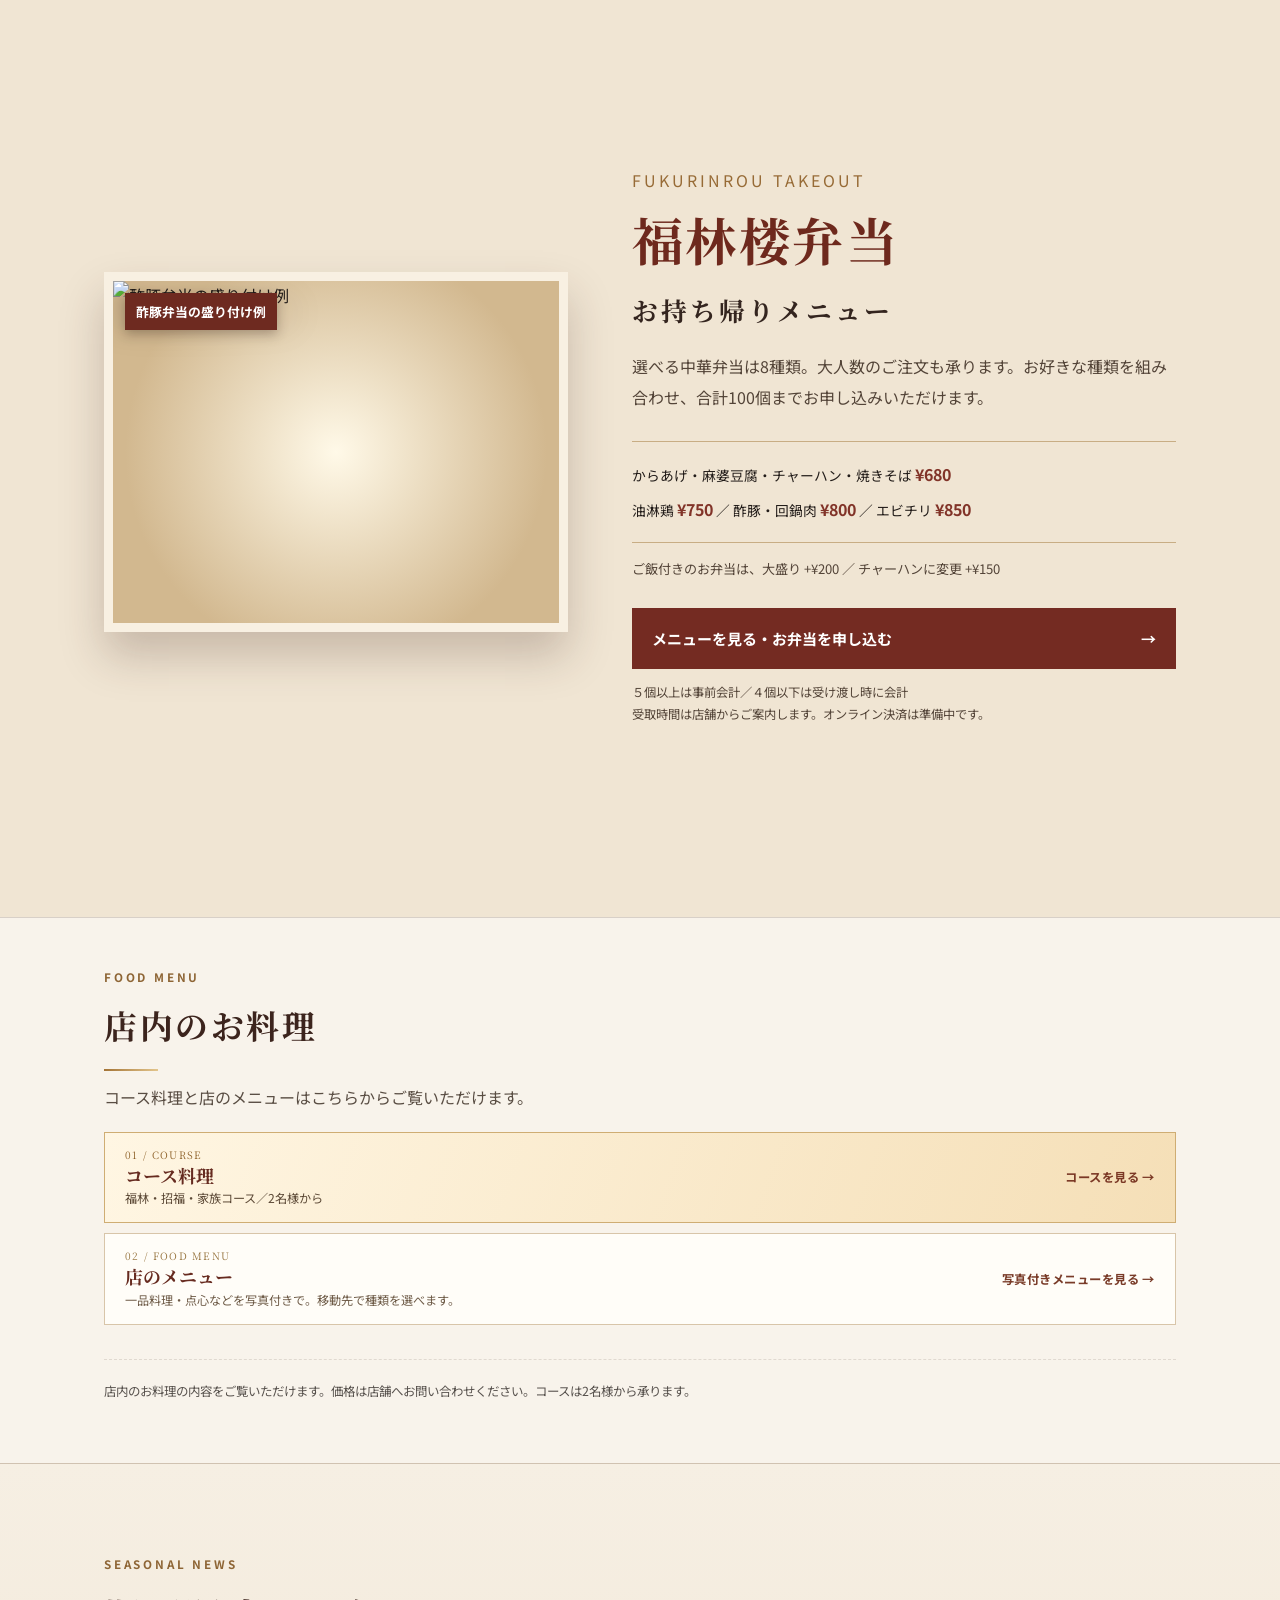
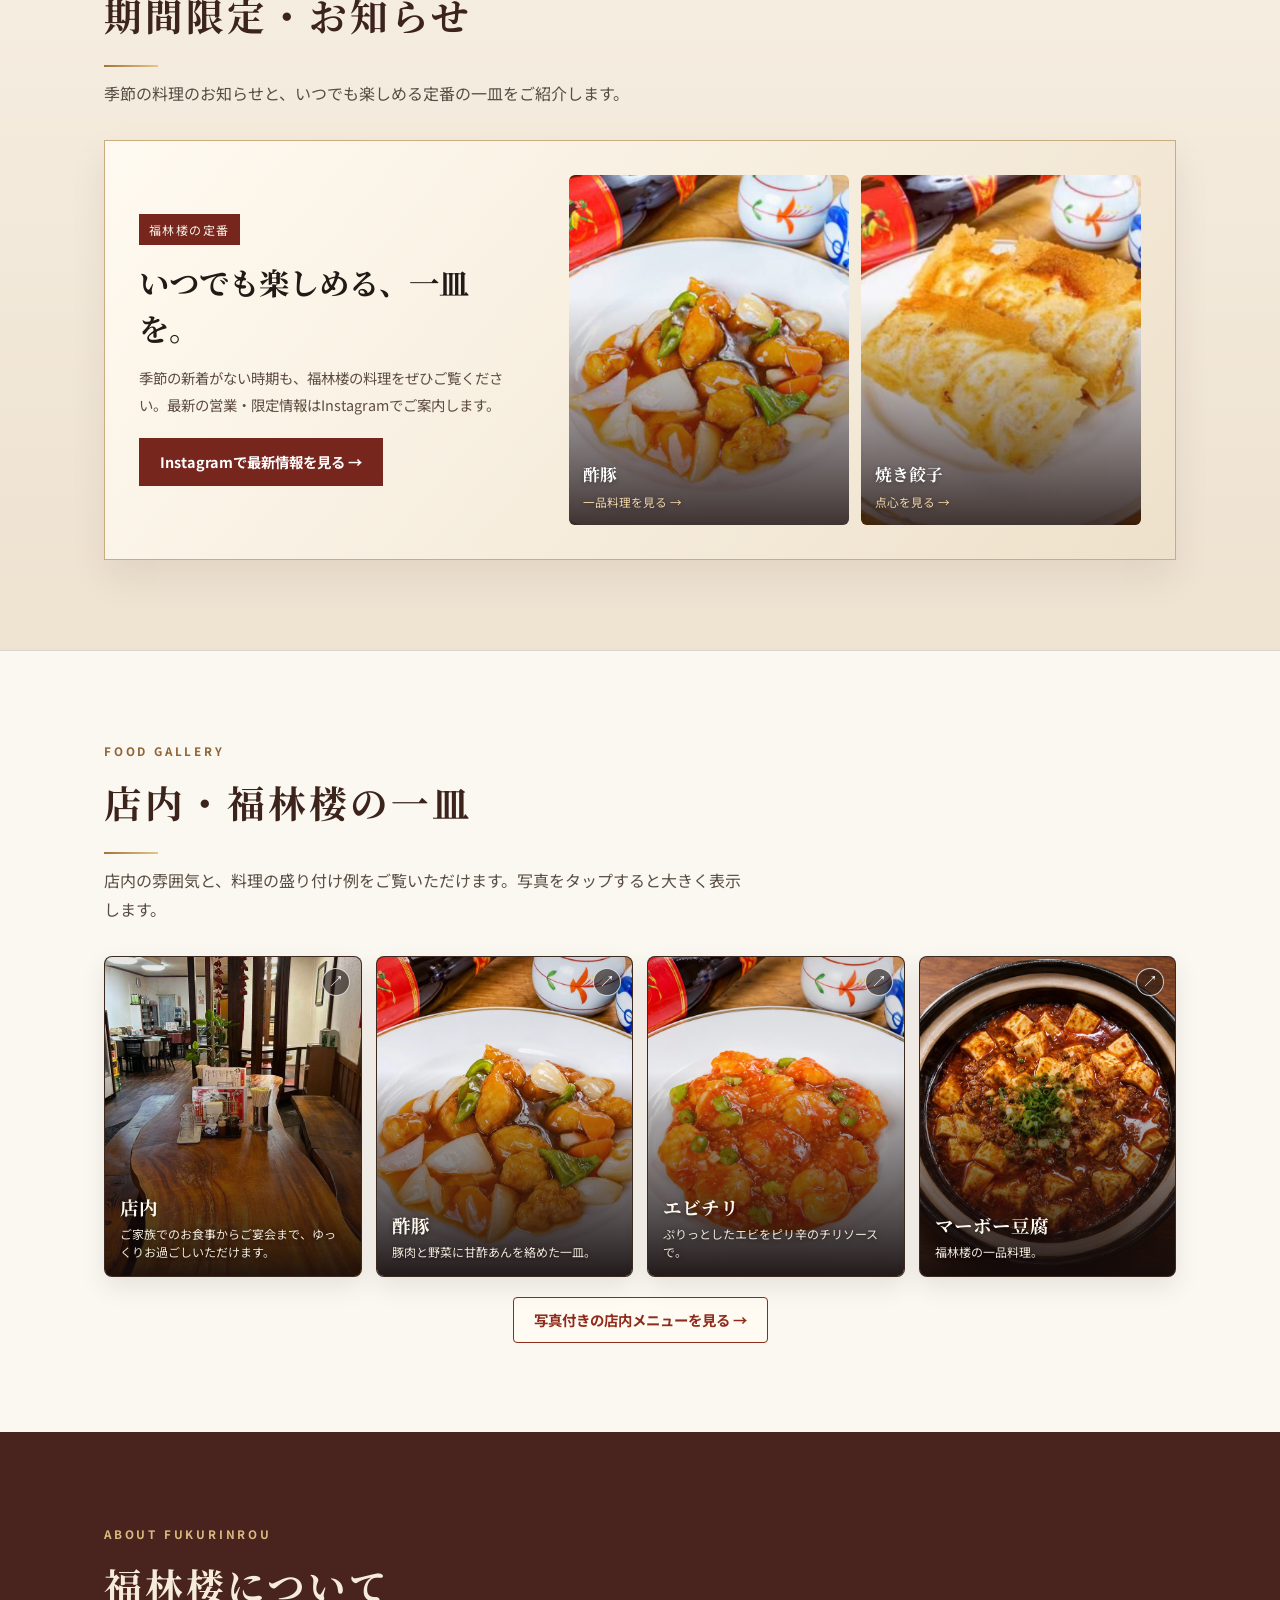
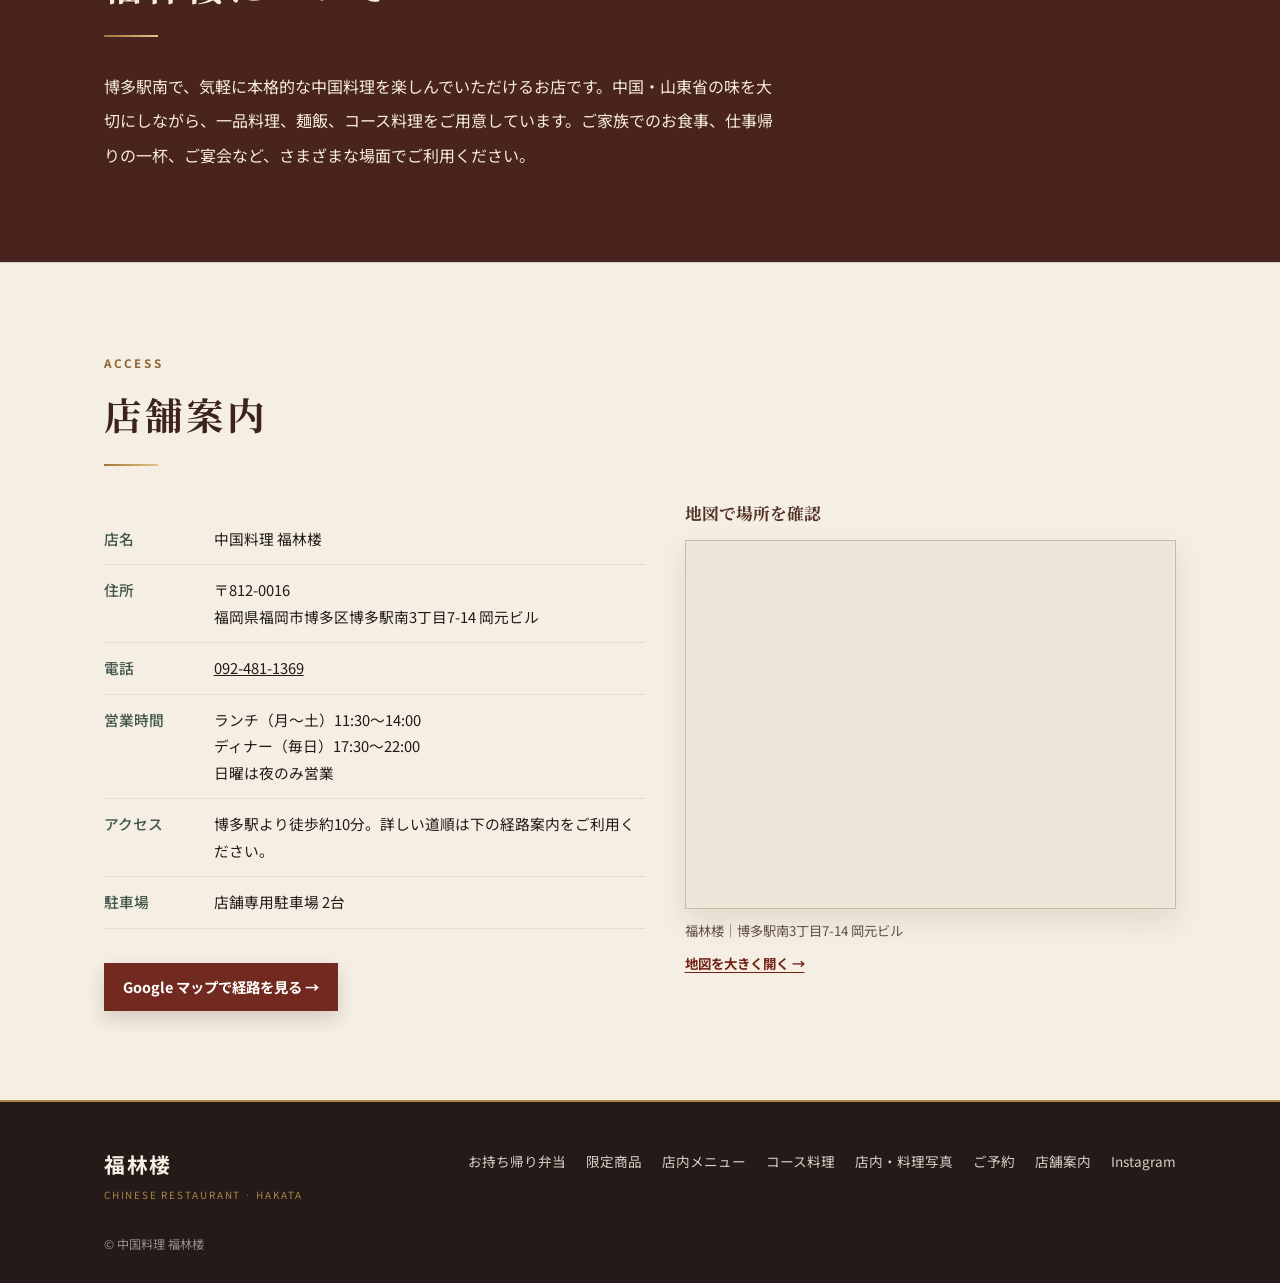
==== commit 72aac1de: "Feature sweet-and-sour pork, chili shrimp, and mapo tofu in the gallery" ====
--- a/index.html
+++ b/index.html
@@ -559,20 +559,19 @@
           <button class="gallery-open" type="button" aria-label="店内の写真を拡大"><span aria-hidden="true">↗</span></button>
         </figure>
         <figure class="gallery-card">
+          <img src="assets/dishes/main1_subuta.webp?v=20261116main" alt="福林楼の酢豚" loading="lazy">
+          <figcaption><h3>酢豚</h3><p>豚肉と野菜に甘酢あんを絡めた一皿。</p></figcaption>
+          <button class="gallery-open" type="button" aria-label="酢豚の写真を拡大"><span aria-hidden="true">↗</span></button>
+        </figure>
+        <figure class="gallery-card">
+          <img src="assets/dishes/main1_ebichili.webp?v=20261116main" alt="福林楼のエビチリ" loading="lazy">
+          <figcaption><h3>エビチリ</h3><p>ぷりっとしたエビをピリ辛のチリソースで。</p></figcaption>
+          <button class="gallery-open" type="button" aria-label="エビチリの写真を拡大"><span aria-hidden="true">↗</span></button>
+        </figure>
+        <figure class="gallery-card">
           <img src="assets/dishes/main1_mapotofu.webp" alt="福林楼のマーボー豆腐" loading="lazy">
           <figcaption><h3>マーボー豆腐</h3><p>福林楼の一品料理。</p></figcaption>
           <button class="gallery-open" type="button" aria-label="マーボー豆腐の写真を拡大"><span aria-hidden="true">↗</span></button>
-        </figure>
-        <figure class="gallery-card">
-          <img src="assets/dishes/main1_yurinchi.webp" alt="福林楼の油淋鶏" loading="lazy">
-          <figcaption><h3>油淋鶏</h3><p>揚げ鶏肉のねぎ醤油かけ。</p></figcaption>
-          <button class="gallery-open" type="button" aria-label="油淋鶏の写真を拡大"><span aria-hidden="true">↗</span></button>
-        </figure>
-        <figure class="gallery-card">
-          <img src="assets/dishes/main1_kurozusubuta.webp" alt="福林楼の黒酢酢豚" loading="lazy">
-          <span class="gallery-badge">店長おすすめ</span>
-          <figcaption><h3>黒酢酢豚</h3><p>盛り付け例をご覧ください。</p></figcaption>
-          <button class="gallery-open" type="button" aria-label="黒酢酢豚の写真を拡大"><span aria-hidden="true">↗</span></button>
         </figure>
       </div>
       <p class="gallery-menu-link"><a href="./menu.html#main-1">写真付きの店内メニューを見る →</a></p>
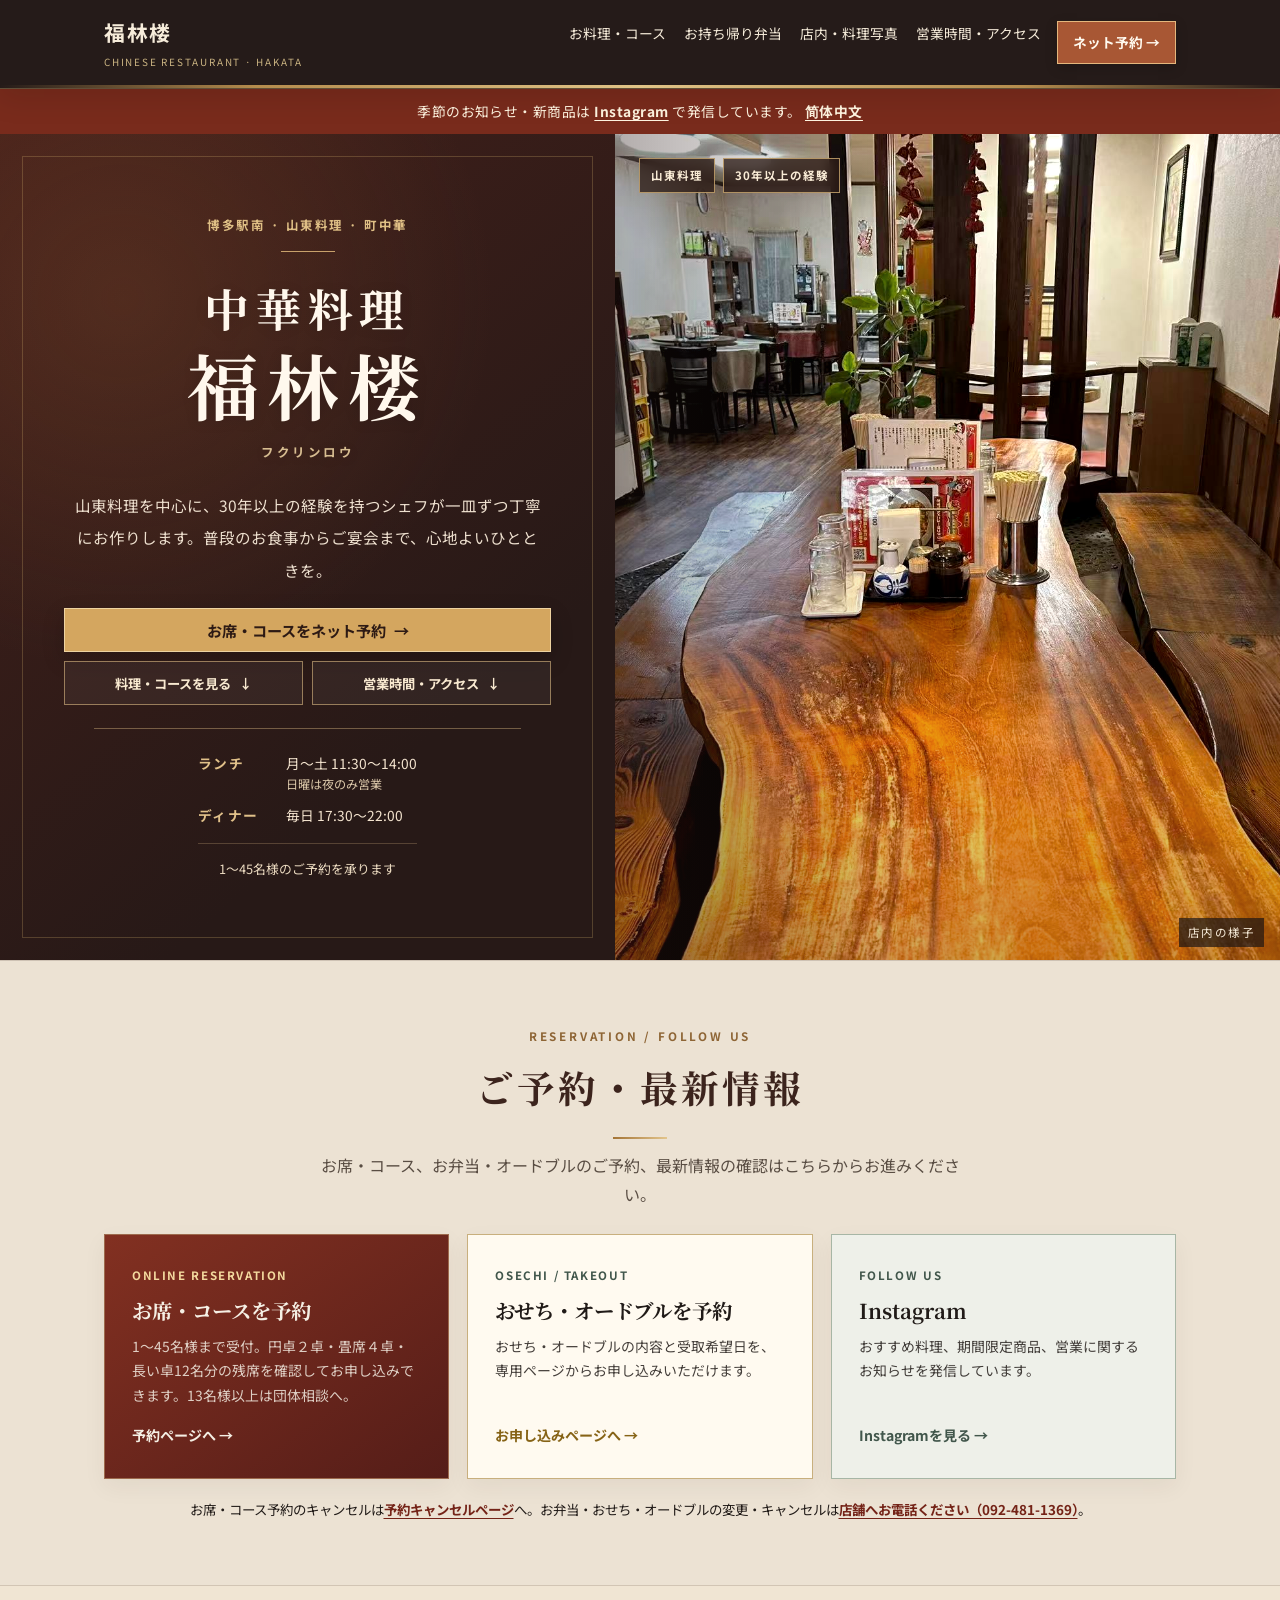
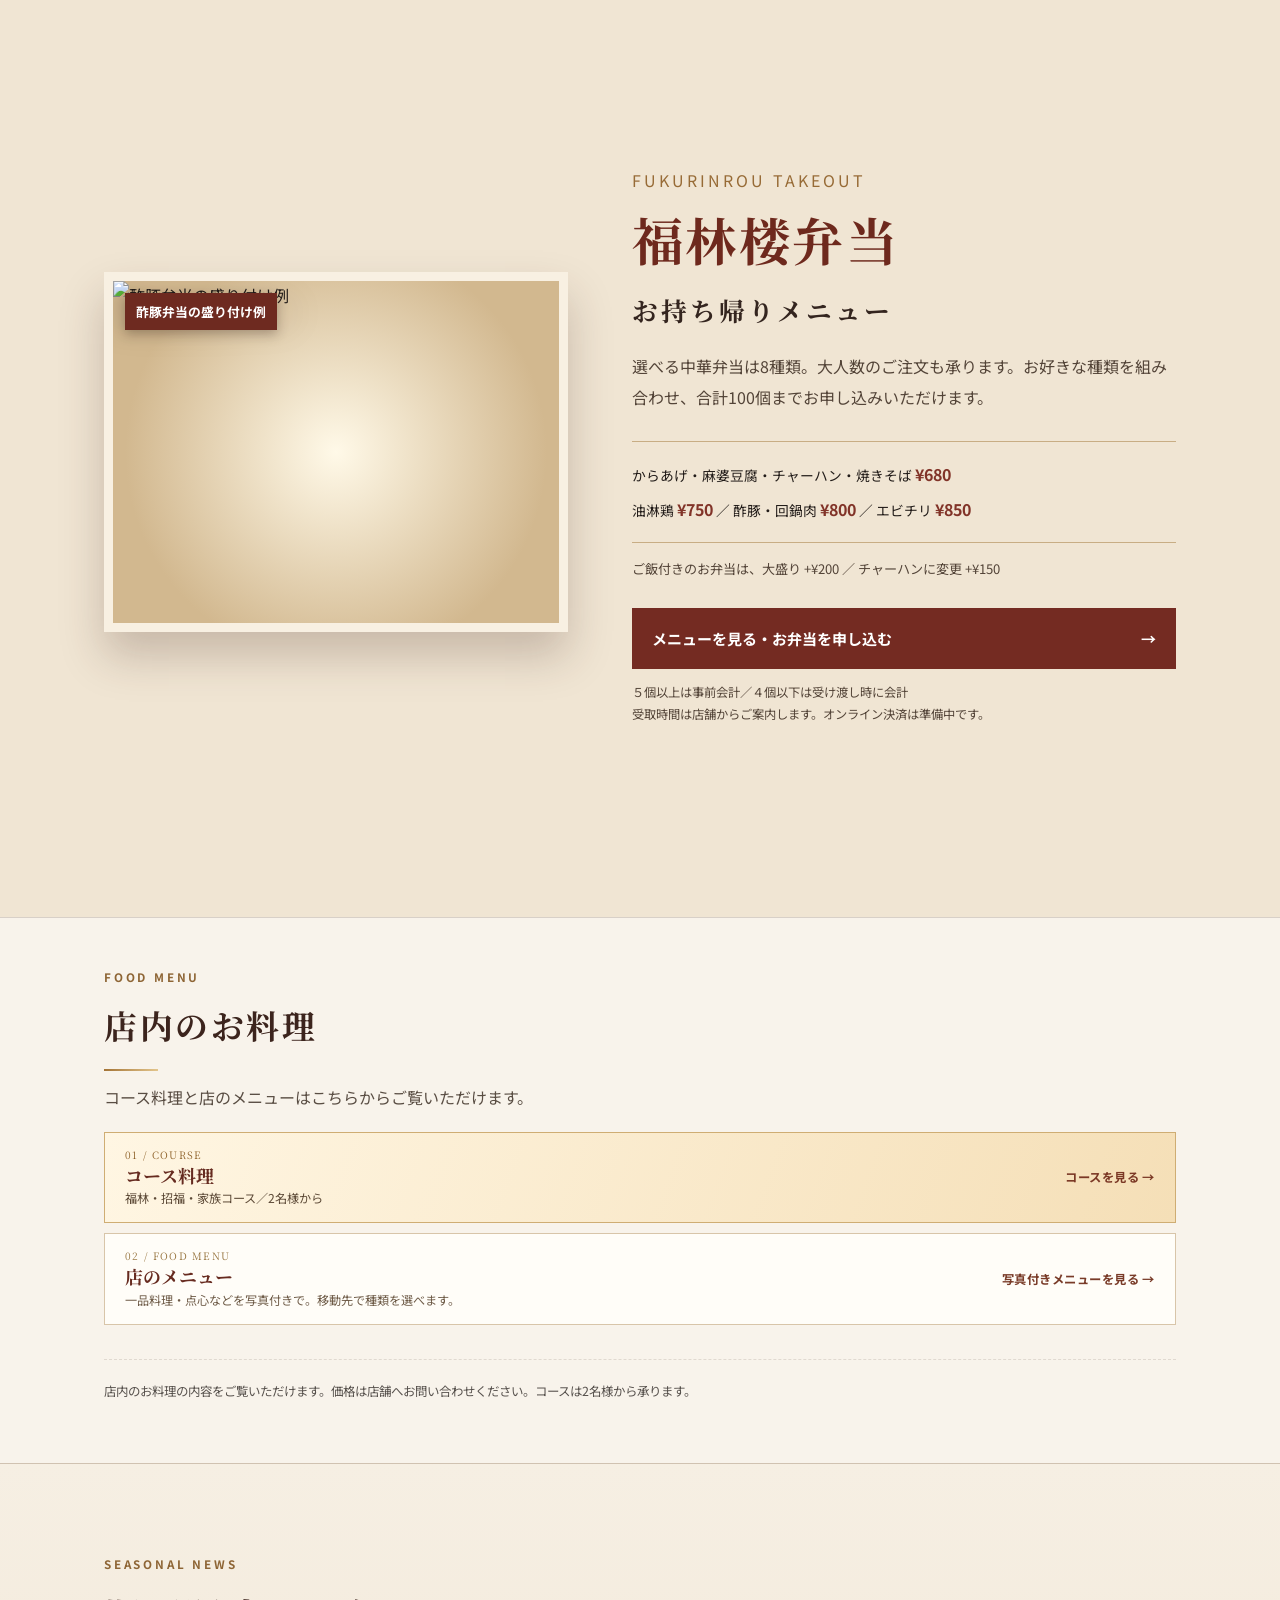
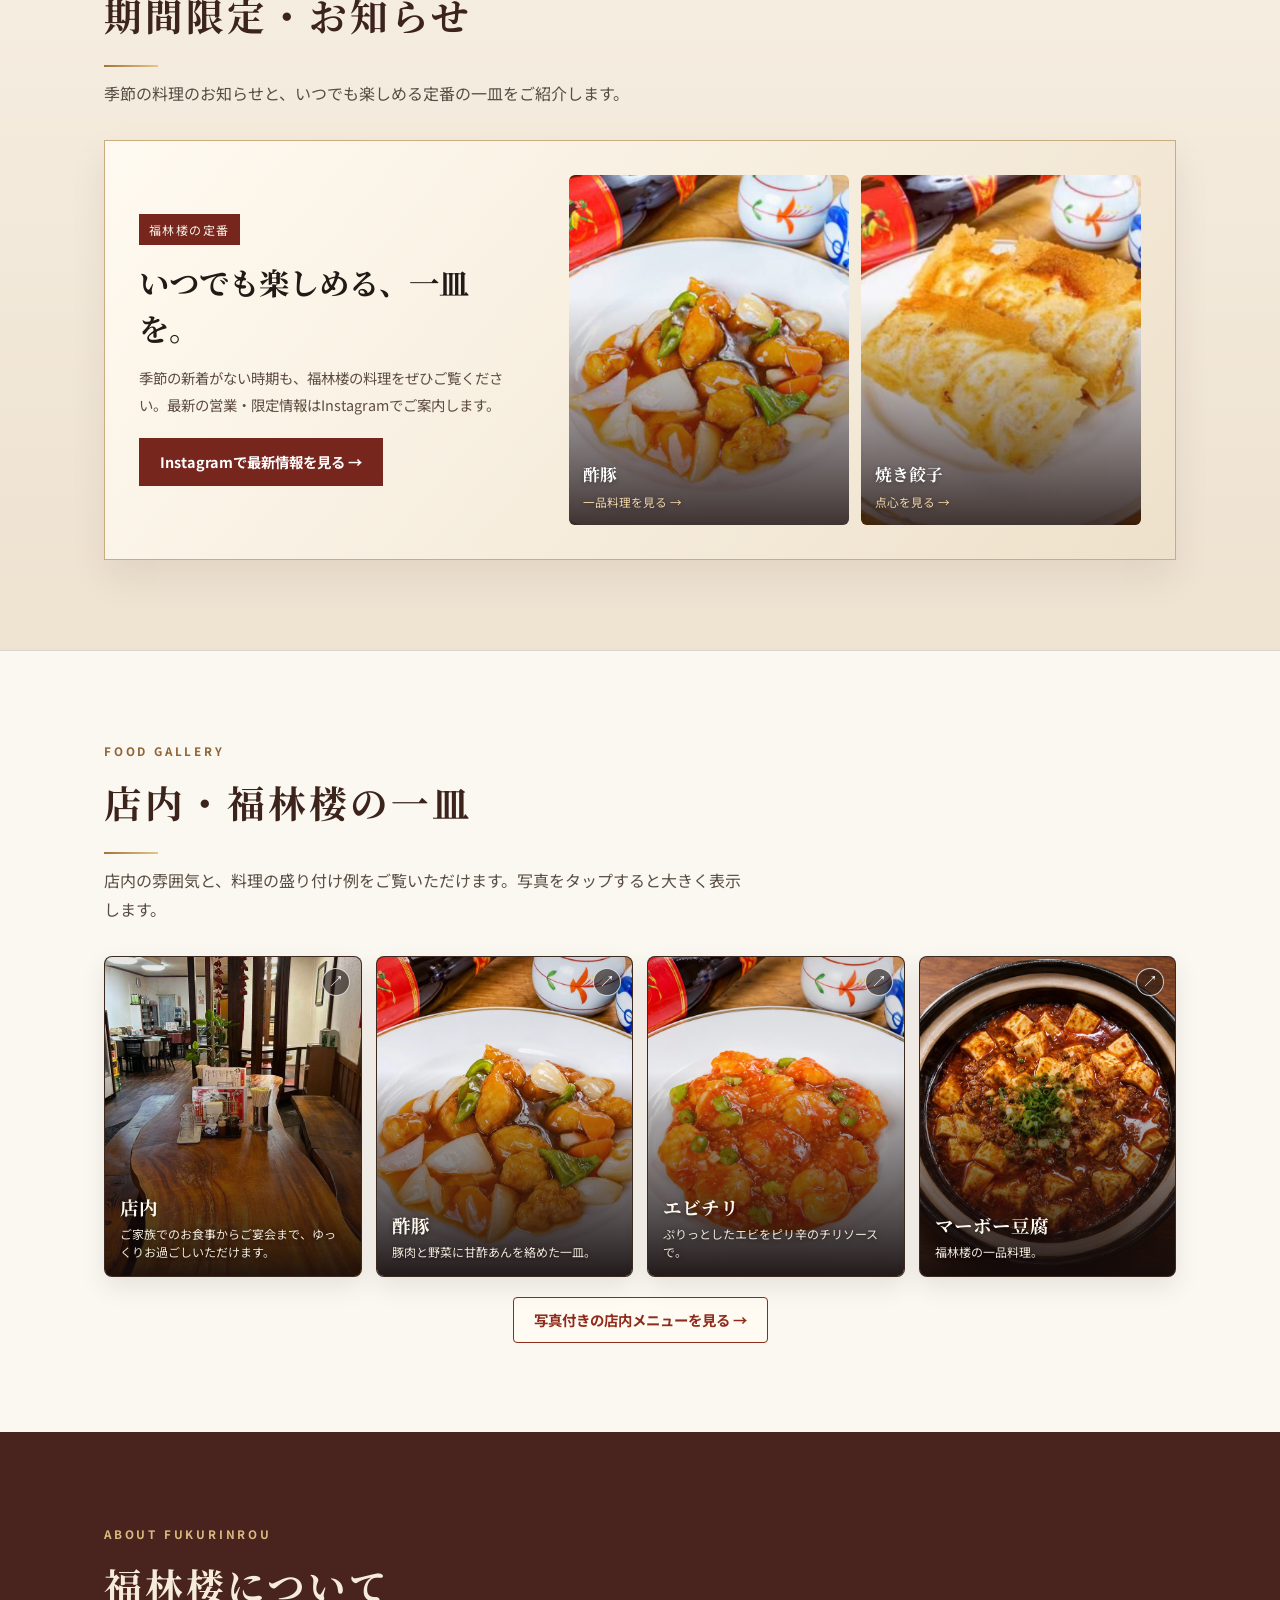
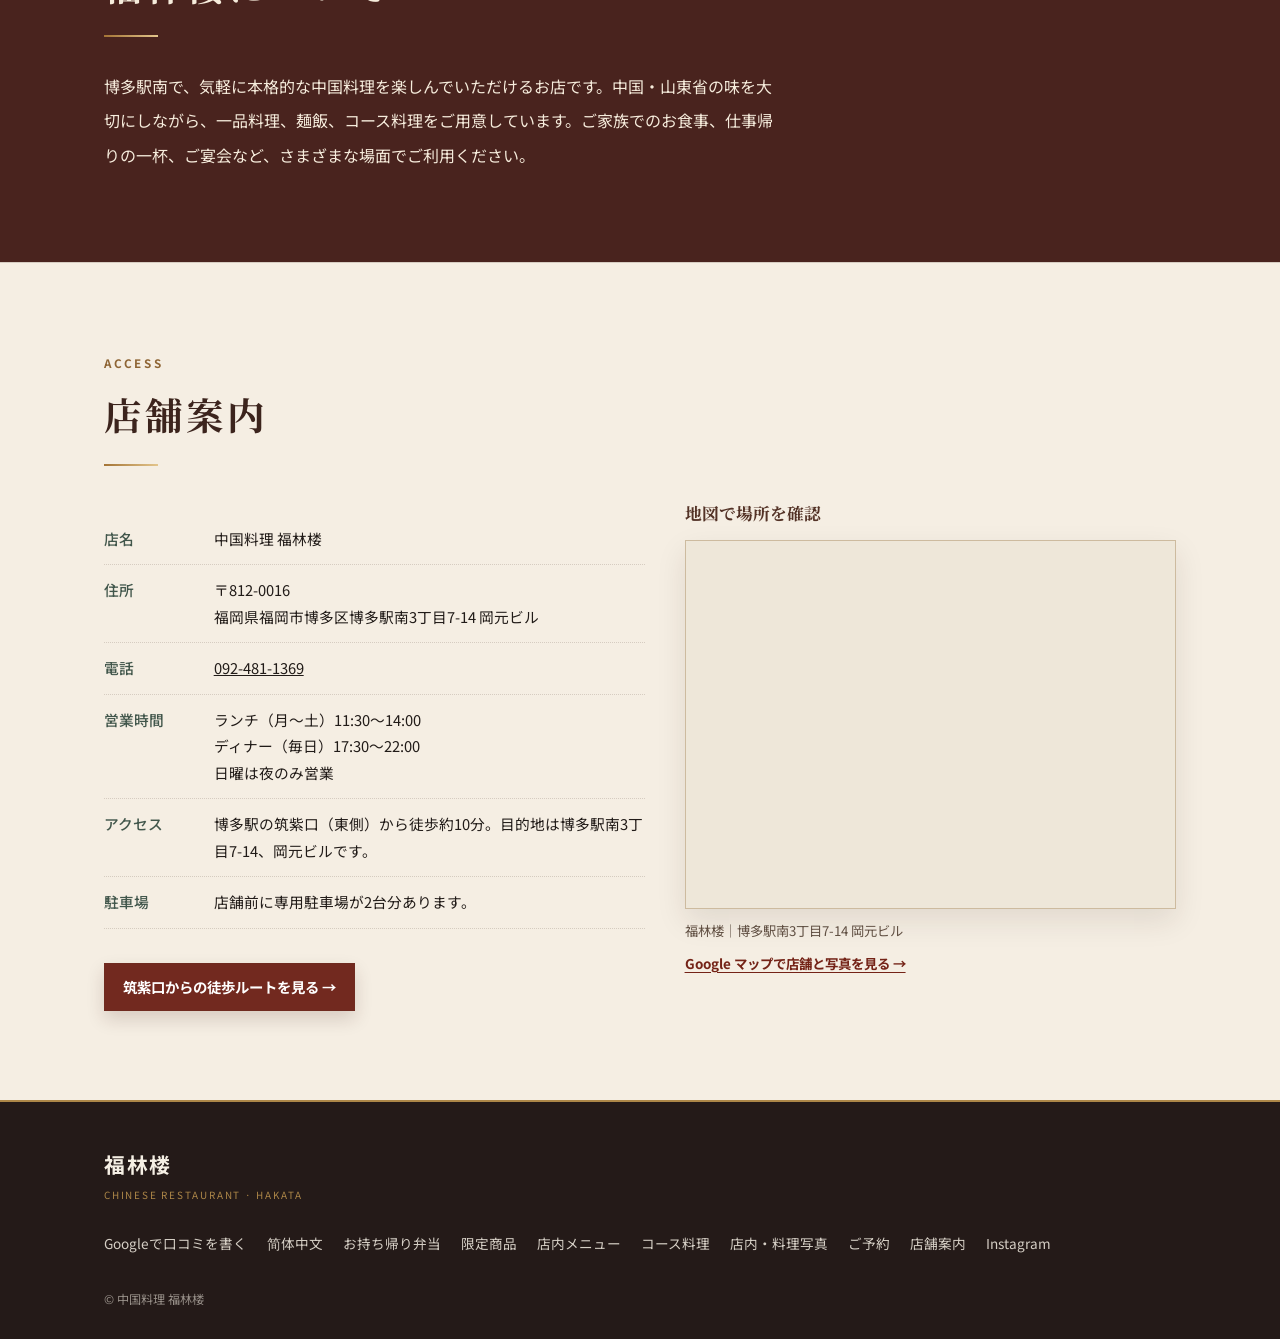
==== commit 3a7ab015: "Add Chinese visitor guide, walking directions, review card and analytics integration" ====
--- a/index.html
+++ b/index.html
@@ -12,6 +12,8 @@
 <link rel="stylesheet" href="./style.css">
 <link rel="canonical" href="https://fukurinrou.jp/">
 
+<link rel="alternate" hreflang="ja" href="https://fukurinrou.jp/">
+<link rel="alternate" hreflang="zh-Hans" href="https://fukurinrou.jp/zh/">
 <meta property="og:type" content="restaurant">
 <meta property="og:site_name" content="福林楼">
 <meta property="og:url" content="https://fukurinrou.jp/">
@@ -50,7 +52,7 @@
     {"@type": "OpeningHoursSpecification", "dayOfWeek": ["Monday","Tuesday","Wednesday","Thursday","Friday","Saturday"], "opens": "11:30", "closes": "14:00"},
     {"@type": "OpeningHoursSpecification", "dayOfWeek": ["Monday","Tuesday","Wednesday","Thursday","Friday","Saturday","Sunday"], "opens": "17:30", "closes": "22:00"}
   ],
-  "hasMap": "https://www.google.com/maps/search/?api=1&query=%E7%A6%8F%E5%B2%A1%E7%9C%8C%E7%A6%8F%E5%B2%A1%E5%B8%82%E5%8D%9A%E5%A4%9A%E5%8C%BA%E5%8D%9A%E5%A4%9A%E9%A7%85%E5%8D%973%E4%B8%81%E7%9B%AE7-14",
+  "hasMap": "https://www.google.com/maps/search/?api=1&query=%E4%B8%AD%E5%9B%BD%E6%96%99%E7%90%86+%E7%A6%8F%E6%9E%97%E6%A5%BC+%E7%A6%8F%E5%B2%A1%E5%B8%82%E5%8D%9A%E5%A4%9A%E5%8C%BA%E5%8D%9A%E5%A4%9A%E9%A7%85%E5%8D%973-7-14&query_place_id=ChIJTVJdOLGRQTURUeqd9CS7bV0",
   "menu": "https://fukurinrou.jp/menu.html",
   "acceptsReservations": "True"
 }
@@ -405,6 +407,8 @@
   .copyright{ margin-top: 30px; font-size: 0.76rem; opacity: 0.55; }
 </style>
 <link rel="stylesheet" href="./homepage.css?v=20261116photos">
+  <script src="./config.js?v=20261119"></script>
+  <script defer src="./analytics.js?v=20261119"></script>
 </head>
 <body>
 
@@ -426,7 +430,7 @@
 </header>
 
 <main id="top">
-  <div class="notice-bar"><div class="wrap">季節のお知らせ・新商品は <a data-link="instagram" href="https://www.instagram.com/fukurinrou/">Instagram</a> で発信しています。</div></div>
+  <div class="notice-bar"><div class="wrap">季節のお知らせ・新商品は <a data-link="instagram" href="https://www.instagram.com/fukurinrou/">Instagram</a> で発信しています。 <a href="./zh/" lang="zh-Hans" hreflang="zh-Hans">简体中文</a></div></div>
 
   <section class="hero" aria-labelledby="hero-title">
     <div class="hero-grid">
@@ -601,10 +605,10 @@
             <div class="info-row"><dt>住所</dt><dd>〒812-0016<br>福岡県福岡市博多区博多駅南3丁目7-14 岡元ビル</dd></div>
             <div class="info-row"><dt>電話</dt><dd><a href="tel:0924811369">092-481-1369</a></dd></div>
             <div class="info-row"><dt>営業時間</dt><dd>ランチ（月〜土）11:30〜14:00<br>ディナー（毎日）17:30〜22:00<br>日曜は夜のみ営業</dd></div>
-            <div class="info-row"><dt>アクセス</dt><dd>博多駅より徒歩約10分。詳しい道順は下の経路案内をご利用ください。</dd></div>
-            <div class="info-row"><dt>駐車場</dt><dd>店舗専用駐車場 2台</dd></div>
+            <div class="info-row"><dt>アクセス</dt><dd>博多駅の筑紫口（東側）から徒歩約10分。目的地は博多駅南3丁目7-14、岡元ビルです。</dd></div>
+            <div class="info-row"><dt>駐車場</dt><dd>店舗前に専用駐車場が2台分あります。</dd></div>
           </dl>
-          <a class="map-link map-button" href="https://www.google.com/maps/dir/?api=1&destination=%E7%A6%8F%E5%B2%A1%E7%9C%8C%E7%A6%8F%E5%B2%A1%E5%B8%82%E5%8D%9A%E5%A4%9A%E5%8C%BA%E5%8D%9A%E5%A4%9A%E9%A7%85%E5%8D%973%E4%B8%81%E7%9B%AE7-14&travelmode=walking" target="_blank" rel="noopener noreferrer">Google マップで経路を見る →</a>
+          <a class="map-link map-button" href="https://www.google.com/maps/dir/?api=1&amp;origin=%E5%8D%9A%E5%A4%9A%E9%A7%85+%E7%AD%91%E7%B4%AB%E5%8F%A3+%E7%A6%8F%E5%B2%A1%E5%B8%82&amp;destination=%E4%B8%AD%E5%9B%BD%E6%96%99%E7%90%86+%E7%A6%8F%E6%9E%97%E6%A5%BC+%E7%A6%8F%E5%B2%A1%E5%B8%82%E5%8D%9A%E5%A4%9A%E5%8C%BA%E5%8D%9A%E5%A4%9A%E9%A7%85%E5%8D%973-7-14&amp;destination_place_id=ChIJTVJdOLGRQTURUeqd9CS7bV0&amp;travelmode=walking" target="_blank" rel="noopener noreferrer">筑紫口からの徒歩ルートを見る →</a>
         </div>
         <div class="map-panel">
           <h3>地図で場所を確認</h3>
@@ -612,7 +616,7 @@
             <iframe src="https://www.google.com/maps?q=%E7%A6%8F%E5%B2%A1%E7%9C%8C%E7%A6%8F%E5%B2%A1%E5%B8%82%E5%8D%9A%E5%A4%9A%E5%8C%BA%E5%8D%9A%E5%A4%9A%E9%A7%85%E5%8D%973%E4%B8%81%E7%9B%AE7-14&output=embed" loading="eager" referrerpolicy="no-referrer-when-downgrade" title="中国料理 福林楼の周辺地図"></iframe>
           </div>
           <p class="map-caption">福林楼｜博多駅南3丁目7-14 岡元ビル</p>
-          <a class="map-secondary" href="https://www.google.com/maps/search/?api=1&query=%E7%A6%8F%E5%B2%A1%E7%9C%8C%E7%A6%8F%E5%B2%A1%E5%B8%82%E5%8D%9A%E5%A4%9A%E5%8C%BA%E5%8D%9A%E5%A4%9A%E9%A7%85%E5%8D%973%E4%B8%81%E7%9B%AE7-14" target="_blank" rel="noopener noreferrer">地図を大きく開く →</a>
+          <a class="map-secondary" href="https://www.google.com/maps/search/?api=1&amp;query=%E4%B8%AD%E5%9B%BD%E6%96%99%E7%90%86+%E7%A6%8F%E6%9E%97%E6%A5%BC+%E7%A6%8F%E5%B2%A1%E5%B8%82%E5%8D%9A%E5%A4%9A%E5%8C%BA%E5%8D%9A%E5%A4%9A%E9%A7%85%E5%8D%973-7-14&amp;query_place_id=ChIJTVJdOLGRQTURUeqd9CS7bV0" target="_blank" rel="noopener noreferrer">Google マップで店舗と写真を見る →</a>
         </div>
       </div>
     </div>
@@ -638,10 +642,11 @@
   <div class="wrap">
     <div><div class="brand">福林楼<small>CHINESE RESTAURANT · HAKATA</small></div></div>
     <div class="foot-links">
-      <a href="#bento">お持ち帰り弁当</a><a href="#limited">限定商品</a><a href="#menu">店内メニュー</a><a href="./menu.html#course">コース料理</a><a href="#gallery">店内・料理写真</a><a href="#reservation">ご予約</a><a href="#access">店舗案内</a><a data-link="instagram" href="https://www.instagram.com/fukurinrou/">Instagram</a>
+      <a href="https://search.google.com/local/writereview?placeid=ChIJTVJdOLGRQTURUeqd9CS7bV0">Googleで口コミを書く</a><a href="./zh/" lang="zh-Hans">简体中文</a><a href="#bento">お持ち帰り弁当</a><a href="#limited">限定商品</a><a href="#menu">店内メニュー</a><a href="./menu.html#course">コース料理</a><a href="#gallery">店内・料理写真</a><a href="#reservation">ご予約</a><a href="#access">店舗案内</a><a data-link="instagram" href="https://www.instagram.com/fukurinrou/">Instagram</a>
     </div>
   </div>
   <div class="wrap copyright">&copy; 中国料理 福林楼</div>
+<p data-analytics-notice hidden style="text-align:center;font-size:.8rem">当サイトはGoogle アナリティクスで閲覧数やボタンの利用状況を集計します。 <a href="https://policies.google.com/technologies/partner-sites?hl=ja">Google のデータの取り扱い</a></p>
 </footer>
 
 <script>
@@ -691,7 +696,7 @@
   });
 </script>
 
-<script src="./config.js?v=20261103"></script>
+
 <script src="./seasonal.js?v=20261103"></script>
 <script>
   // Scroll effects are progressive: content stays visible if motion is disabled or unavailable.
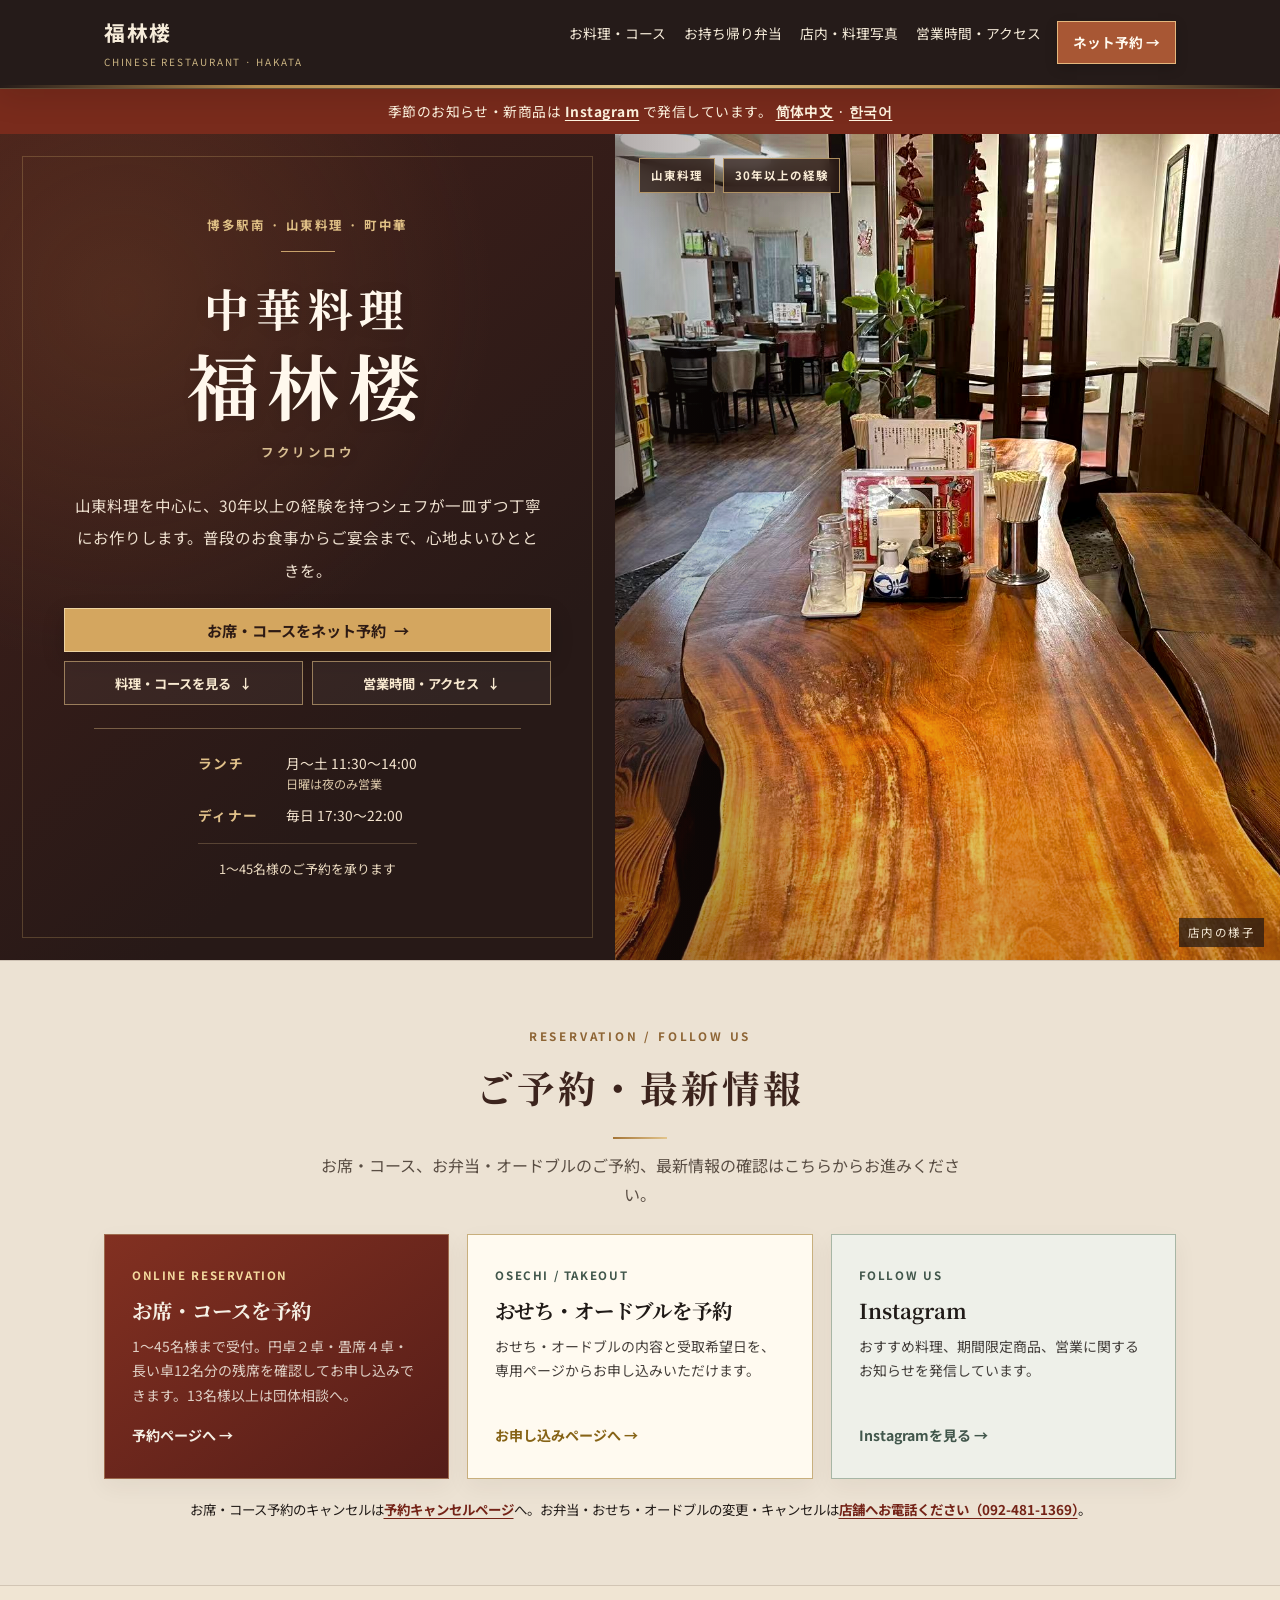
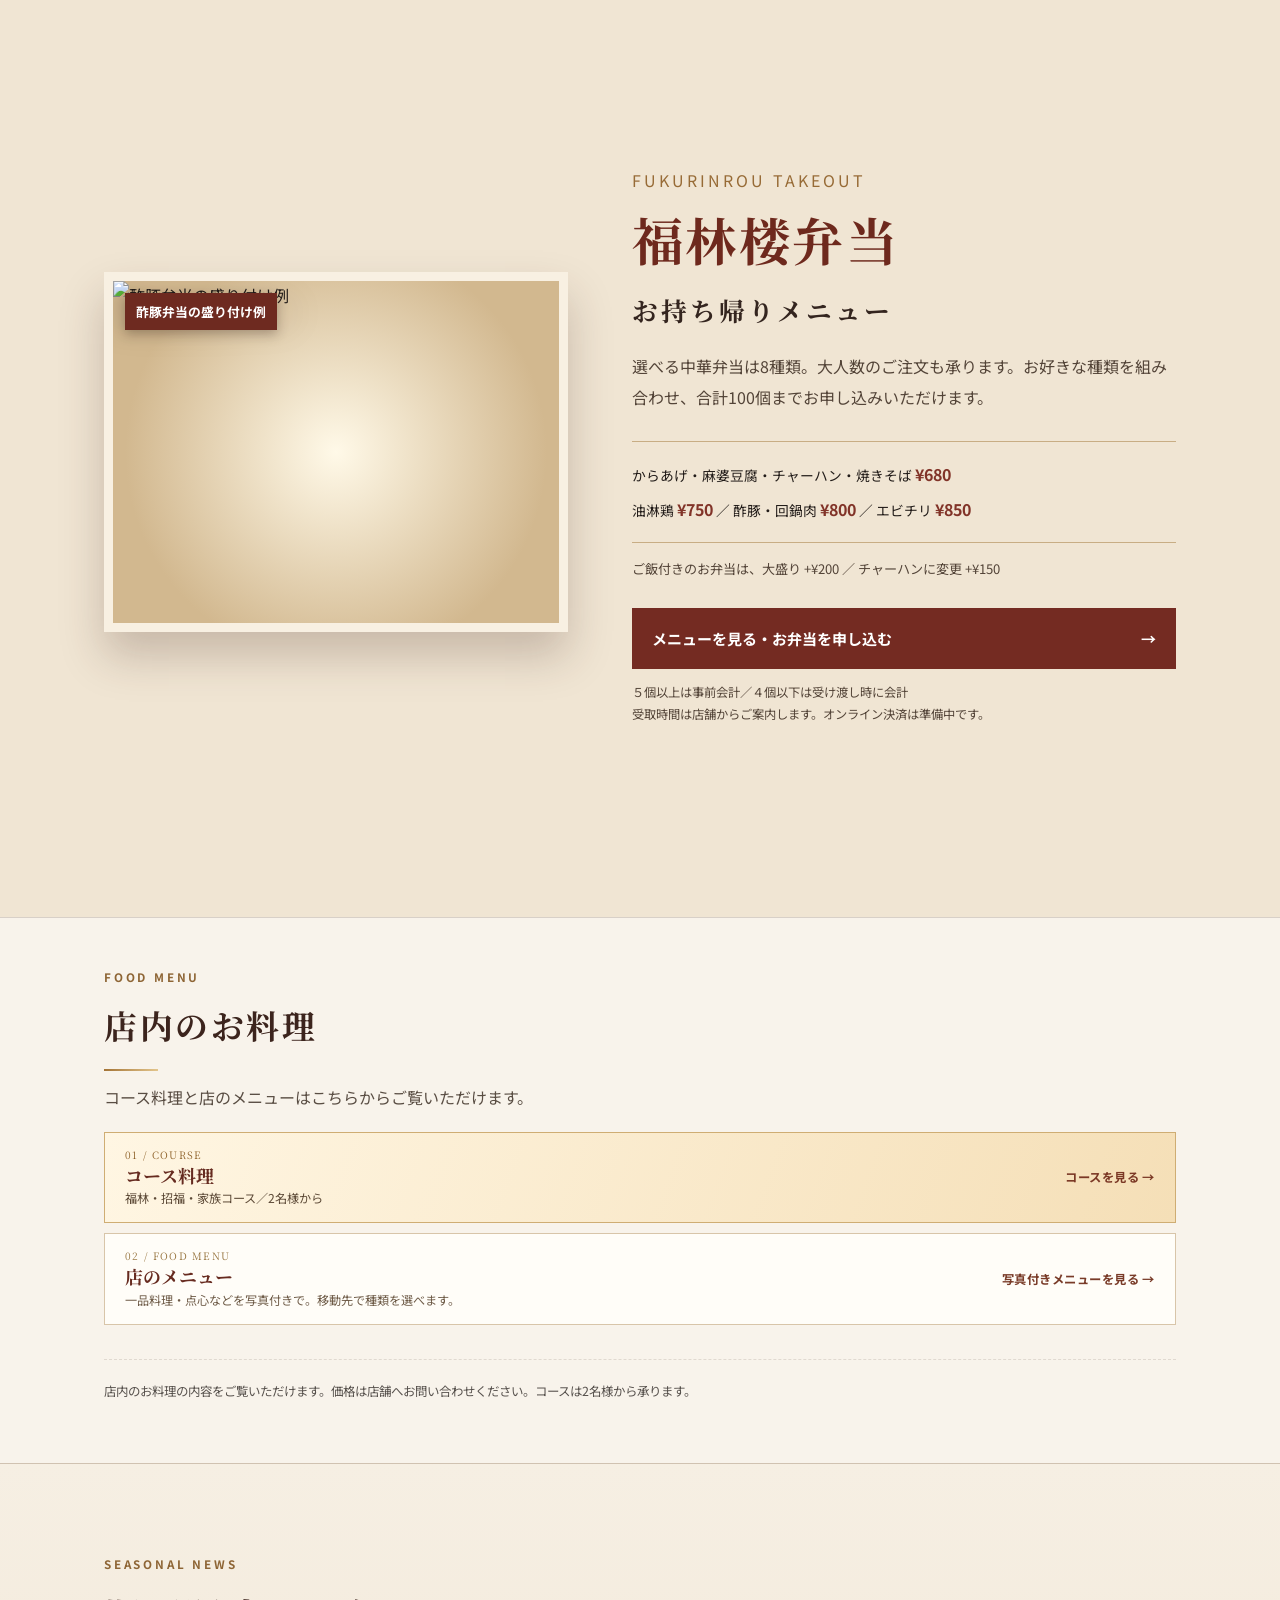
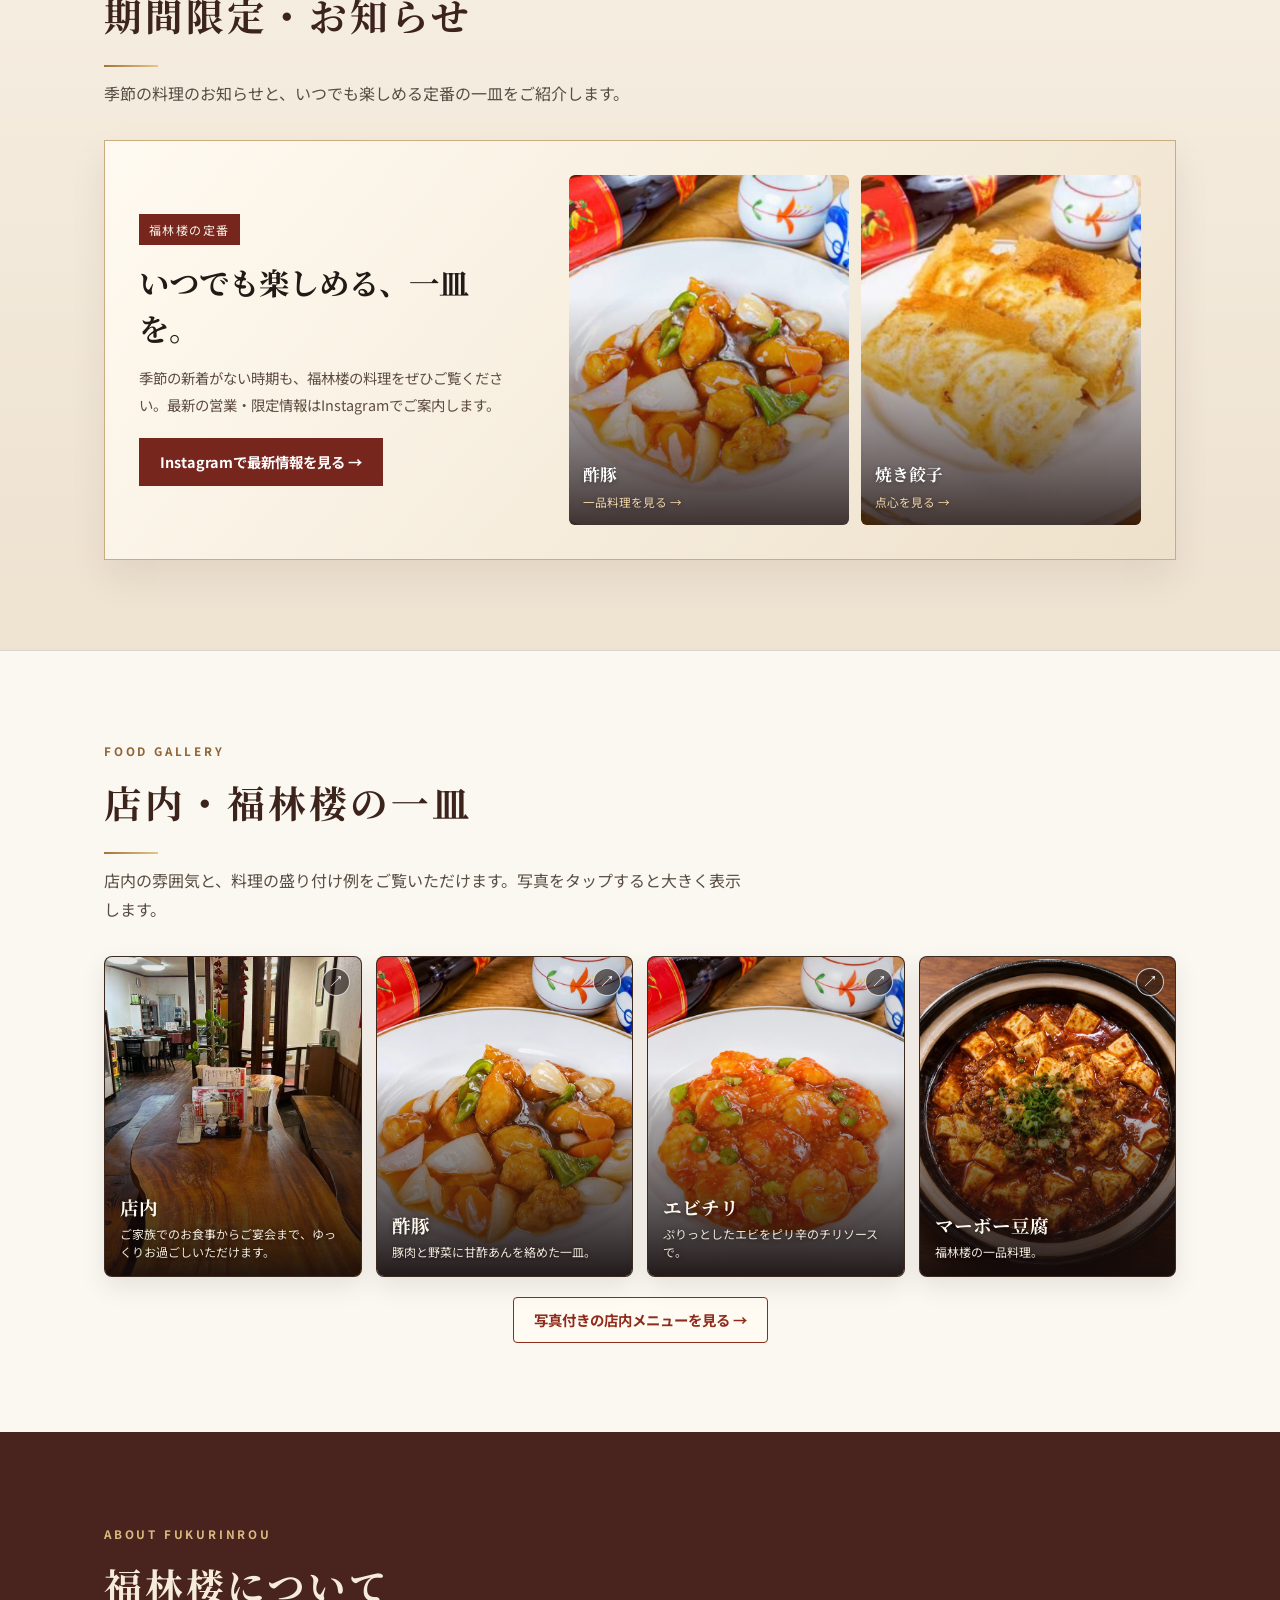
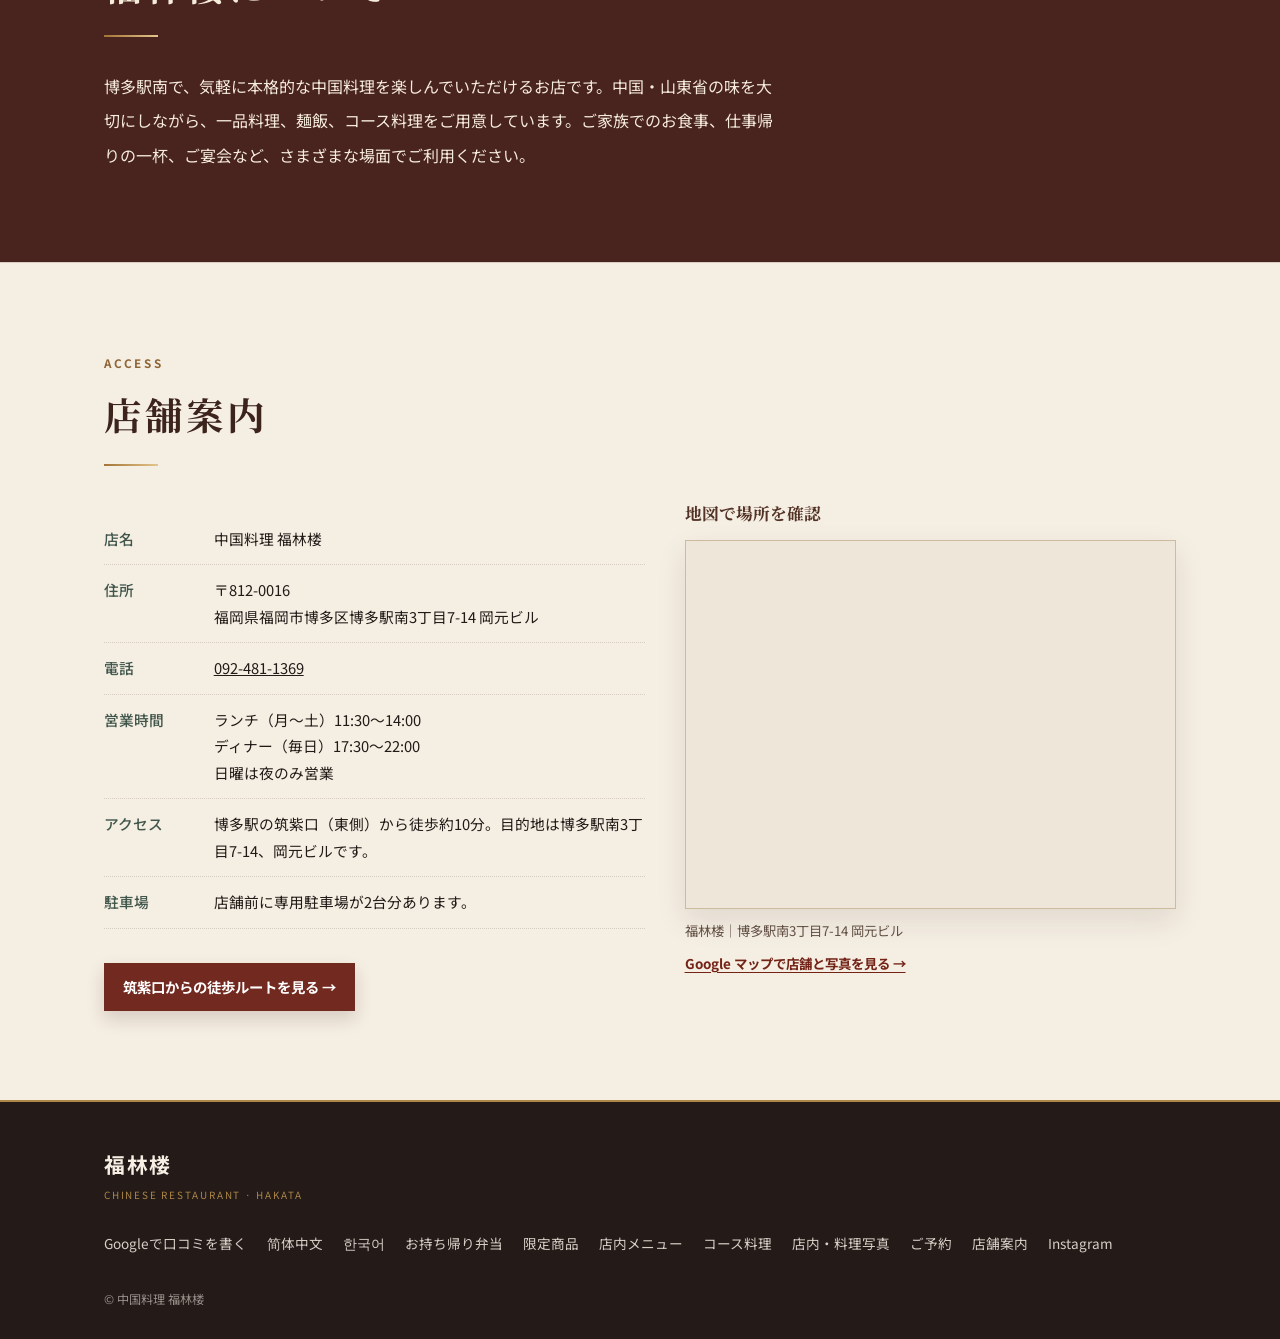
==== commit deafe335: "Add Korean visitor guide and language links" ====
--- a/index.html
+++ b/index.html
@@ -14,6 +14,7 @@
 
 <link rel="alternate" hreflang="ja" href="https://fukurinrou.jp/">
 <link rel="alternate" hreflang="zh-Hans" href="https://fukurinrou.jp/zh/">
+<link rel="alternate" hreflang="ko" href="https://fukurinrou.jp/ko/">
 <meta property="og:type" content="restaurant">
 <meta property="og:site_name" content="福林楼">
 <meta property="og:url" content="https://fukurinrou.jp/">
@@ -430,7 +431,7 @@
 </header>
 
 <main id="top">
-  <div class="notice-bar"><div class="wrap">季節のお知らせ・新商品は <a data-link="instagram" href="https://www.instagram.com/fukurinrou/">Instagram</a> で発信しています。 <a href="./zh/" lang="zh-Hans" hreflang="zh-Hans">简体中文</a></div></div>
+  <div class="notice-bar"><div class="wrap">季節のお知らせ・新商品は <a data-link="instagram" href="https://www.instagram.com/fukurinrou/">Instagram</a> で発信しています。 <a href="./zh/" lang="zh-Hans" hreflang="zh-Hans">简体中文</a> · <a href="./ko/" lang="ko" hreflang="ko">한국어</a></div></div>
 
   <section class="hero" aria-labelledby="hero-title">
     <div class="hero-grid">
@@ -642,7 +643,7 @@
   <div class="wrap">
     <div><div class="brand">福林楼<small>CHINESE RESTAURANT · HAKATA</small></div></div>
     <div class="foot-links">
-      <a href="https://search.google.com/local/writereview?placeid=ChIJTVJdOLGRQTURUeqd9CS7bV0">Googleで口コミを書く</a><a href="./zh/" lang="zh-Hans">简体中文</a><a href="#bento">お持ち帰り弁当</a><a href="#limited">限定商品</a><a href="#menu">店内メニュー</a><a href="./menu.html#course">コース料理</a><a href="#gallery">店内・料理写真</a><a href="#reservation">ご予約</a><a href="#access">店舗案内</a><a data-link="instagram" href="https://www.instagram.com/fukurinrou/">Instagram</a>
+      <a href="https://search.google.com/local/writereview?placeid=ChIJTVJdOLGRQTURUeqd9CS7bV0">Googleで口コミを書く</a><a href="./zh/" lang="zh-Hans">简体中文</a><a href="./ko/" lang="ko" hreflang="ko">한국어</a><a href="#bento">お持ち帰り弁当</a><a href="#limited">限定商品</a><a href="#menu">店内メニュー</a><a href="./menu.html#course">コース料理</a><a href="#gallery">店内・料理写真</a><a href="#reservation">ご予約</a><a href="#access">店舗案内</a><a data-link="instagram" href="https://www.instagram.com/fukurinrou/">Instagram</a>
     </div>
   </div>
   <div class="wrap copyright">&copy; 中国料理 福林楼</div>
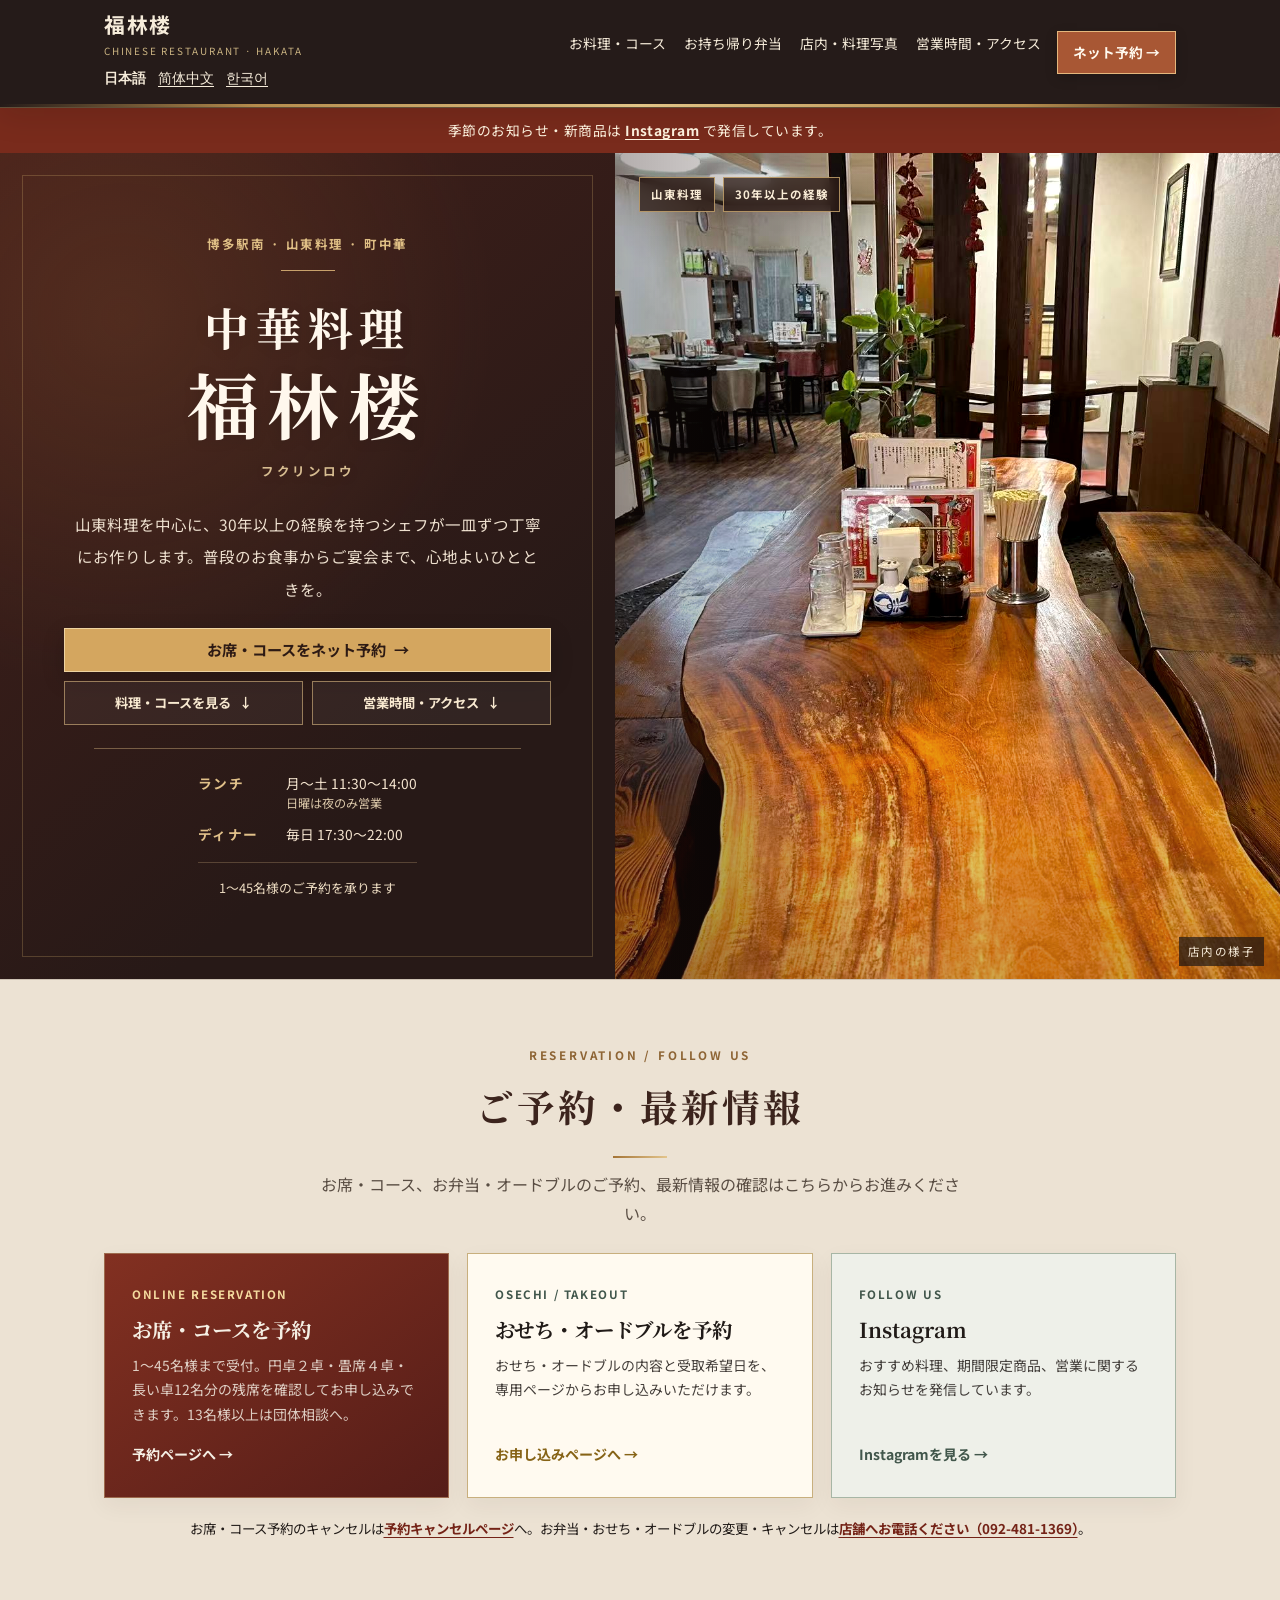
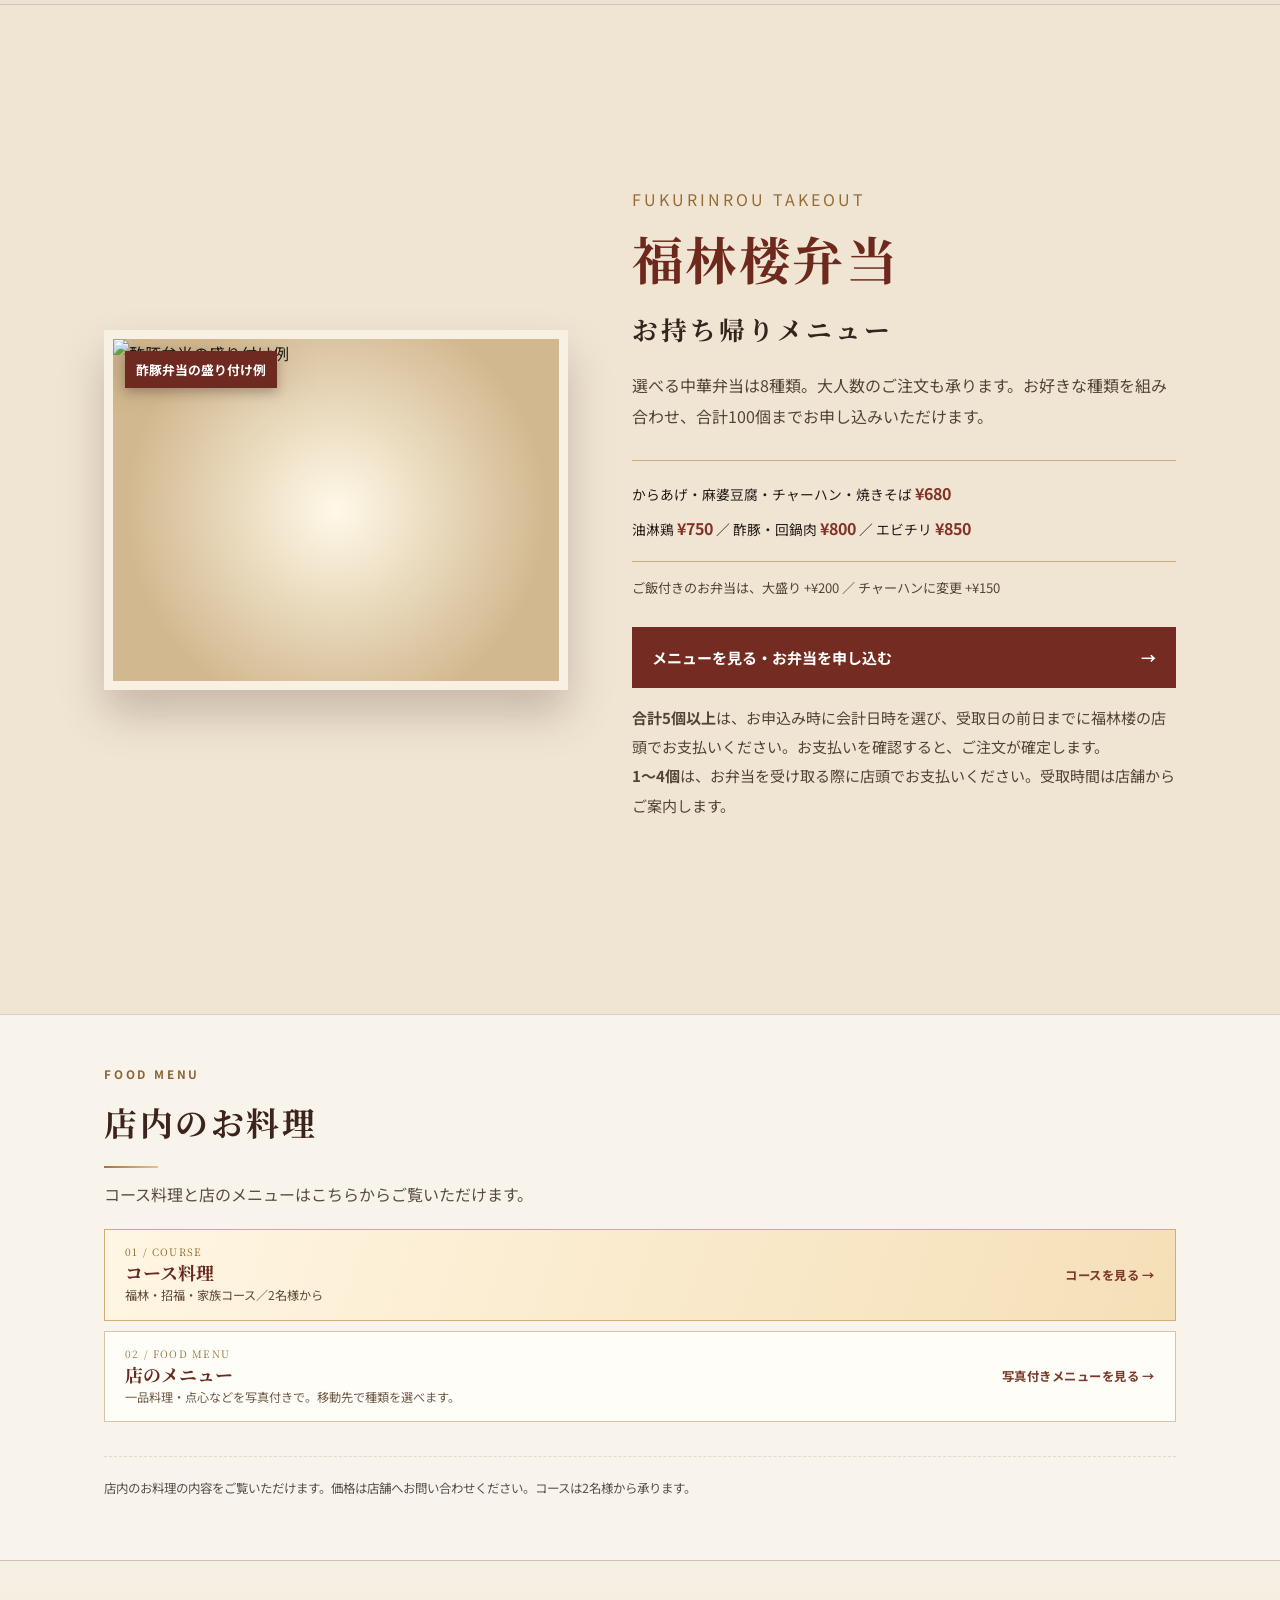
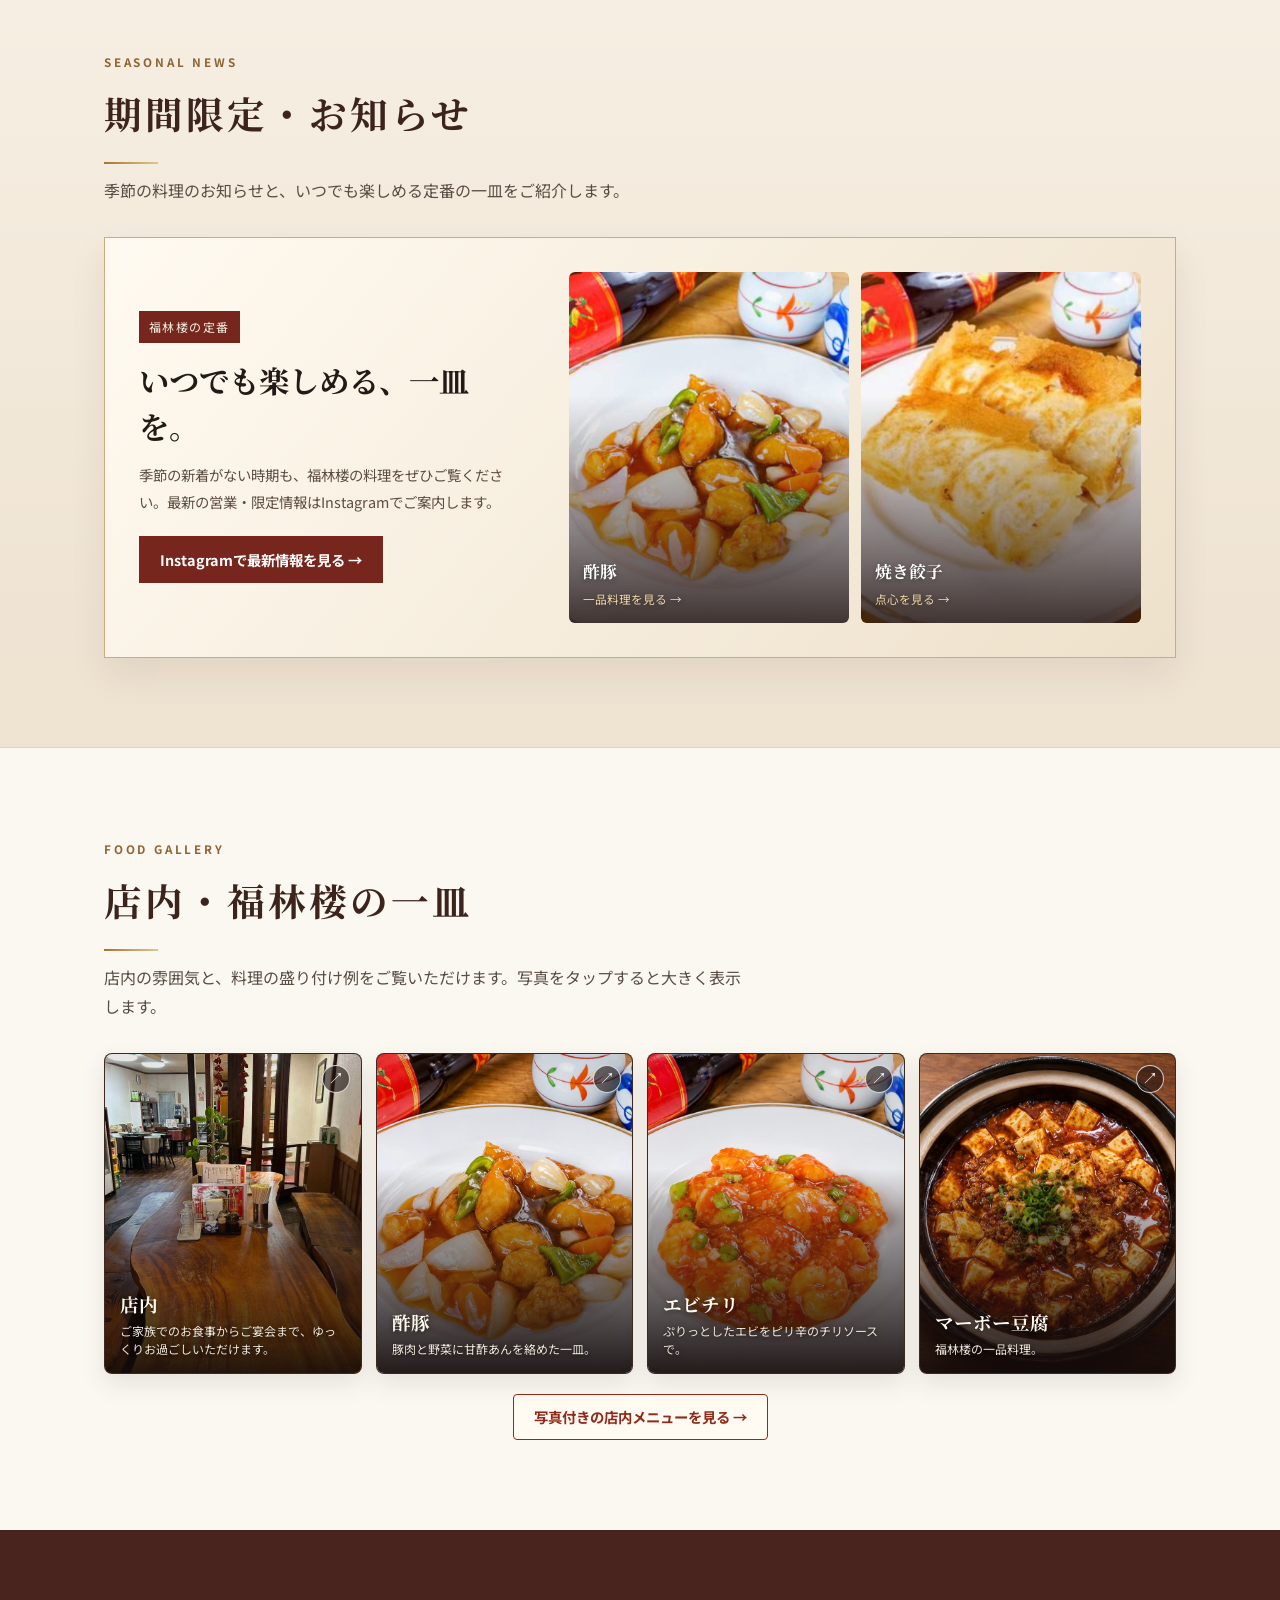
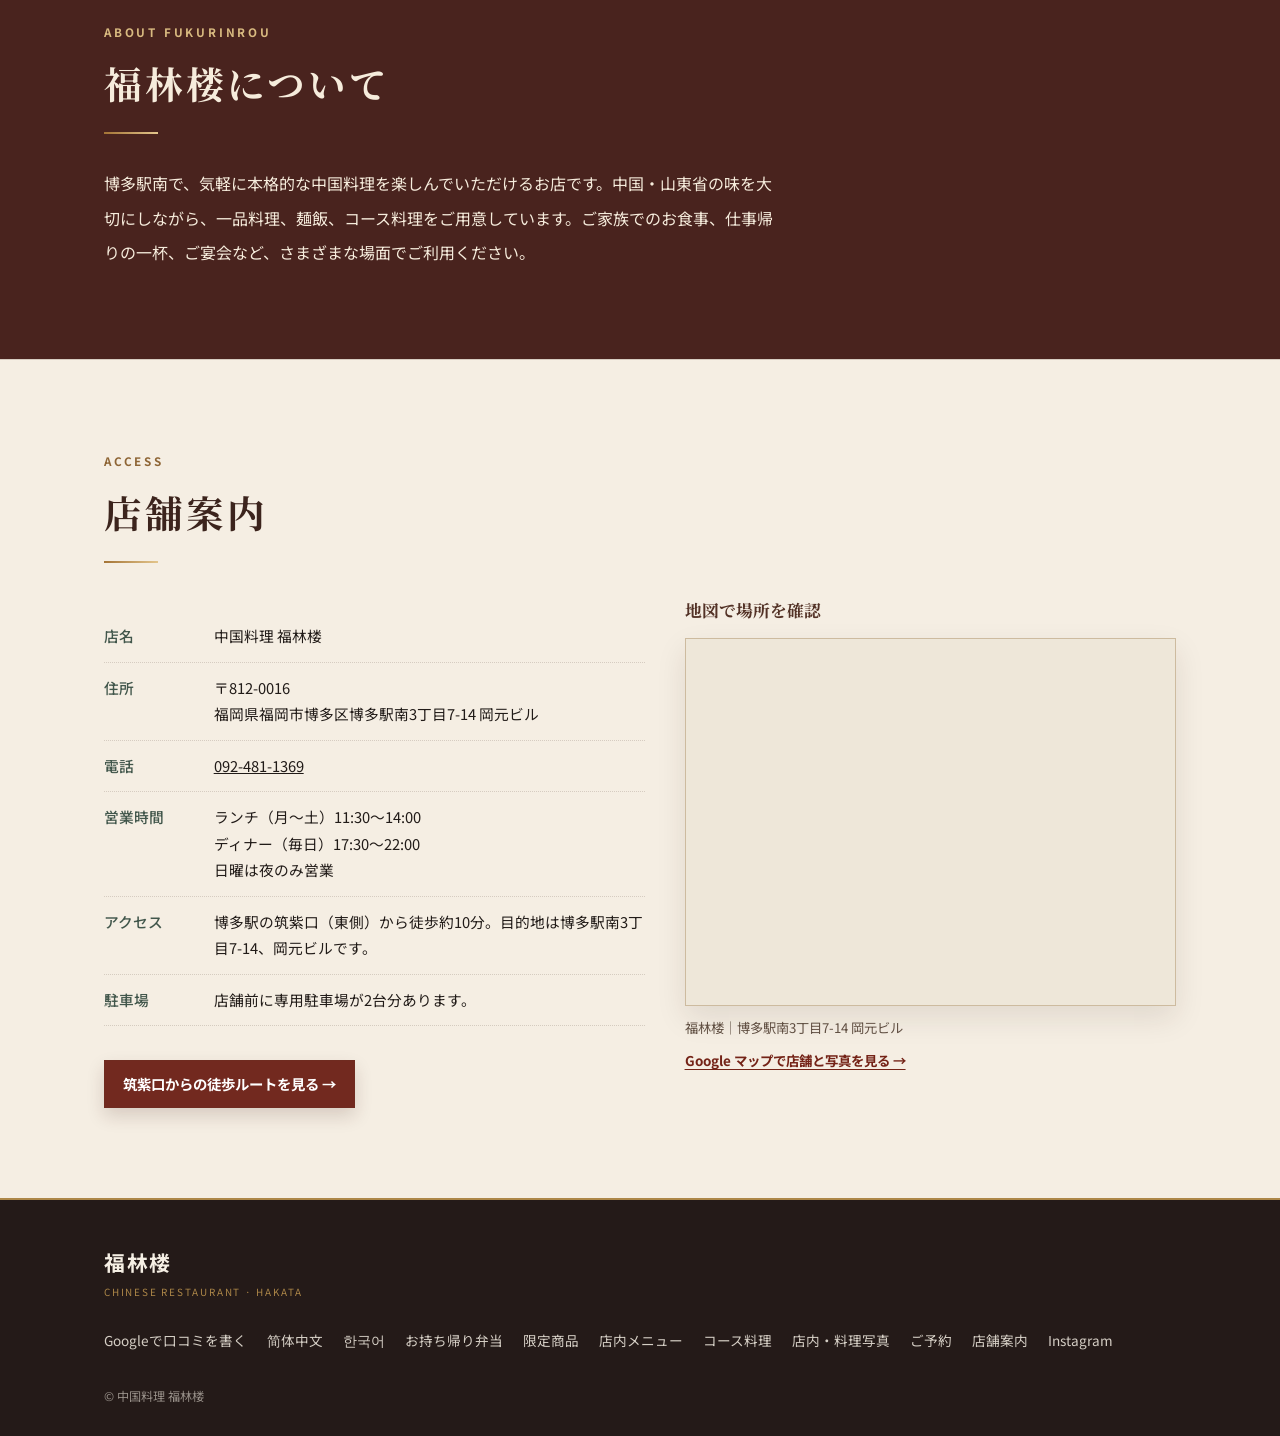
==== commit 04be2408: "Clarify visitor reservations and bento payments, and feature dim sum in both guides" ====
--- a/index.html
+++ b/index.html
@@ -407,7 +407,8 @@
   footer .foot-links a:hover{ opacity:1; }
   .copyright{ margin-top: 30px; font-size: 0.76rem; opacity: 0.55; }
 </style>
-<link rel="stylesheet" href="./homepage.css?v=20261116photos">
+<link rel="stylesheet" href="./homepage.css?v=20261126">
+  <link rel="stylesheet" href="./language-switch.css?v=20261126">
   <script src="./config.js?v=20261119"></script>
   <script defer src="./analytics.js?v=20261119"></script>
 </head>
@@ -415,7 +416,12 @@
 
 <header>
   <div class="wrap nav-row">
-    <a class="brand" href="#top" aria-label="福林楼 トップへ">福林楼<small>CHINESE RESTAURANT · HAKATA</small></a>
+    <div class="header-identity">
+      <a class="brand" href="#top" aria-label="福林楼 トップへ">福林楼<small>CHINESE RESTAURANT · HAKATA</small></a>
+      <div class="language-switch" role="navigation" aria-label="言語選択"><span lang="ja" aria-current="page">日本語</span>
+          <a href="./zh/" hreflang="zh-Hans" lang="zh-Hans">简体中文</a>
+          <a href="./ko/" hreflang="ko" lang="ko">한국어</a></div>
+    </div>
     <button class="nav-toggle" id="navToggle" aria-label="メニューを開く" aria-expanded="false" aria-controls="navList">☰</button>
     <nav>
       <ul id="navList">
@@ -431,7 +437,7 @@
 </header>
 
 <main id="top">
-  <div class="notice-bar"><div class="wrap">季節のお知らせ・新商品は <a data-link="instagram" href="https://www.instagram.com/fukurinrou/">Instagram</a> で発信しています。 <a href="./zh/" lang="zh-Hans" hreflang="zh-Hans">简体中文</a> · <a href="./ko/" lang="ko" hreflang="ko">한국어</a></div></div>
+  <div class="notice-bar"><div class="wrap">季節のお知らせ・新商品は <a data-link="instagram" href="https://www.instagram.com/fukurinrou/">Instagram</a> で発信しています。</div></div>
 
   <section class="hero" aria-labelledby="hero-title">
     <div class="hero-grid">
@@ -492,7 +498,7 @@
         <div class="bento-feature-prices"><span>からあげ・麻婆豆腐・チャーハン・焼きそば <b>¥680</b></span><span>油淋鶏 <b>¥750</b> ／ 酢豚・回鍋肉 <b>¥800</b> ／ エビチリ <b>¥850</b></span></div>
         <p class="bento-feature-options">ご飯付きのお弁当は、大盛り +¥200 ／ チャーハンに変更 +¥150</p>
         <a class="bento-feature-cta" href="https://osechi.fukurinrou.jp/bento/">メニューを見る・お弁当を申し込む <span aria-hidden="true">→</span></a>
-        <p class="bento-feature-flow">５個以上は事前会計／４個以下は受け渡し時に会計<br>受取時間は店舗からご案内します。オンライン決済は準備中です。</p>
+        <p class="bento-feature-flow"><strong>合計5個以上</strong>は、お申込み時に会計日時を選び、受取日の前日までに福林楼の店頭でお支払いください。お支払いを確認すると、ご注文が確定します。<br><strong>1〜4個</strong>は、お弁当を受け取る際に店頭でお支払いください。受取時間は店舗からご案内します。</p>
       </div>
     </div>
   </section>
--- a/homepage.css
+++ b/homepage.css
@@ -223,7 +223,7 @@
 .bento-feature-options{font-size:.82rem}
 .bento-feature-cta{display:flex;justify-content:space-between;align-items:center;gap:12px;margin-top:26px;padding:17px 20px;background:#742b22;color:#fff;text-decoration:none;font-size:.94rem;font-weight:700;transition:background .2s,transform .2s,box-shadow .2s}
 .bento-feature-cta:hover,.bento-feature-cta:focus-visible{background:#4e211a;transform:translateY(-3px);box-shadow:0 12px 26px rgba(74,30,20,.22)}
-.bento-feature-flow{font-size:.77rem;line-height:1.8!important}
+.bento-feature-flow{font-size:.94rem;line-height:1.8}
 #menu{background:#f8f3eb}
 #menu .wrap{padding-top:clamp(34px,5vw,60px);padding-bottom:clamp(34px,5vw,60px)}
 #menu .section-head{margin-bottom:20px}
@@ -277,3 +277,7 @@
 @media(max-width:600px){.hero-copy{padding:38px 22px 35px}.hero .kicker{margin-bottom:14px}.hero .kicker::after{margin-top:10px}.hero h1{font-size:clamp(2rem,8vw,2.8rem)}.hero .yomi{margin-top:7px}.hero p.copy{margin-top:15px;font-size:.86rem;line-height:1.75}.hero-actions{margin-top:16px}.hero-actions a{min-height:44px;font-size:.77rem;padding:8px 6px}.hero-actions .hero-booking{min-height:49px;font-size:.88rem}.hero-facts{margin-top:17px;padding-top:14px}.hero-photo{min-height:210px;max-height:265px}.quick-actions .section-head{margin-bottom:20px}.link-card{min-height:0;padding:22px 20px}.link-card h3{font-size:1.15rem}.mobile-booking{font-size:.95rem}}
 @media(prefers-reduced-motion:no-preference){.hero-copy .hero-actions{animation:home-rise .75s .36s both}.hero-copy .hero-facts{animation-delay:.5s}}
 @media(prefers-reduced-motion:reduce){.hero-actions a{transition:none}.hero-actions a:hover{transform:none}}
+
+.header-identity { display: flex; flex-direction: column; align-items: flex-start; }
+header .header-identity .brand small { line-height: 1.3; }
+header .nav-row { padding-block: 6px; }
--- a/language-switch.css
+++ b/language-switch.css
@@ -0,0 +1,17 @@
+.language-switch {
+  display: flex;
+  align-items: center;
+  flex-wrap: wrap;
+  gap: 0 .75rem;
+  font: 0.875rem/1.4 system-ui, sans-serif;
+}
+.language-switch > * {
+  display: inline-flex;
+  align-items: center;
+  min-height: 2.5rem;
+  white-space: nowrap;
+  color: inherit;
+}
+.language-switch a { text-decoration: underline; text-underline-offset: .22em; }
+.language-switch [aria-current] { font-weight: 700; }
+.menu-top .menu-wrap { flex-wrap: wrap; gap: .25rem 1rem; padding-block: .5rem; }
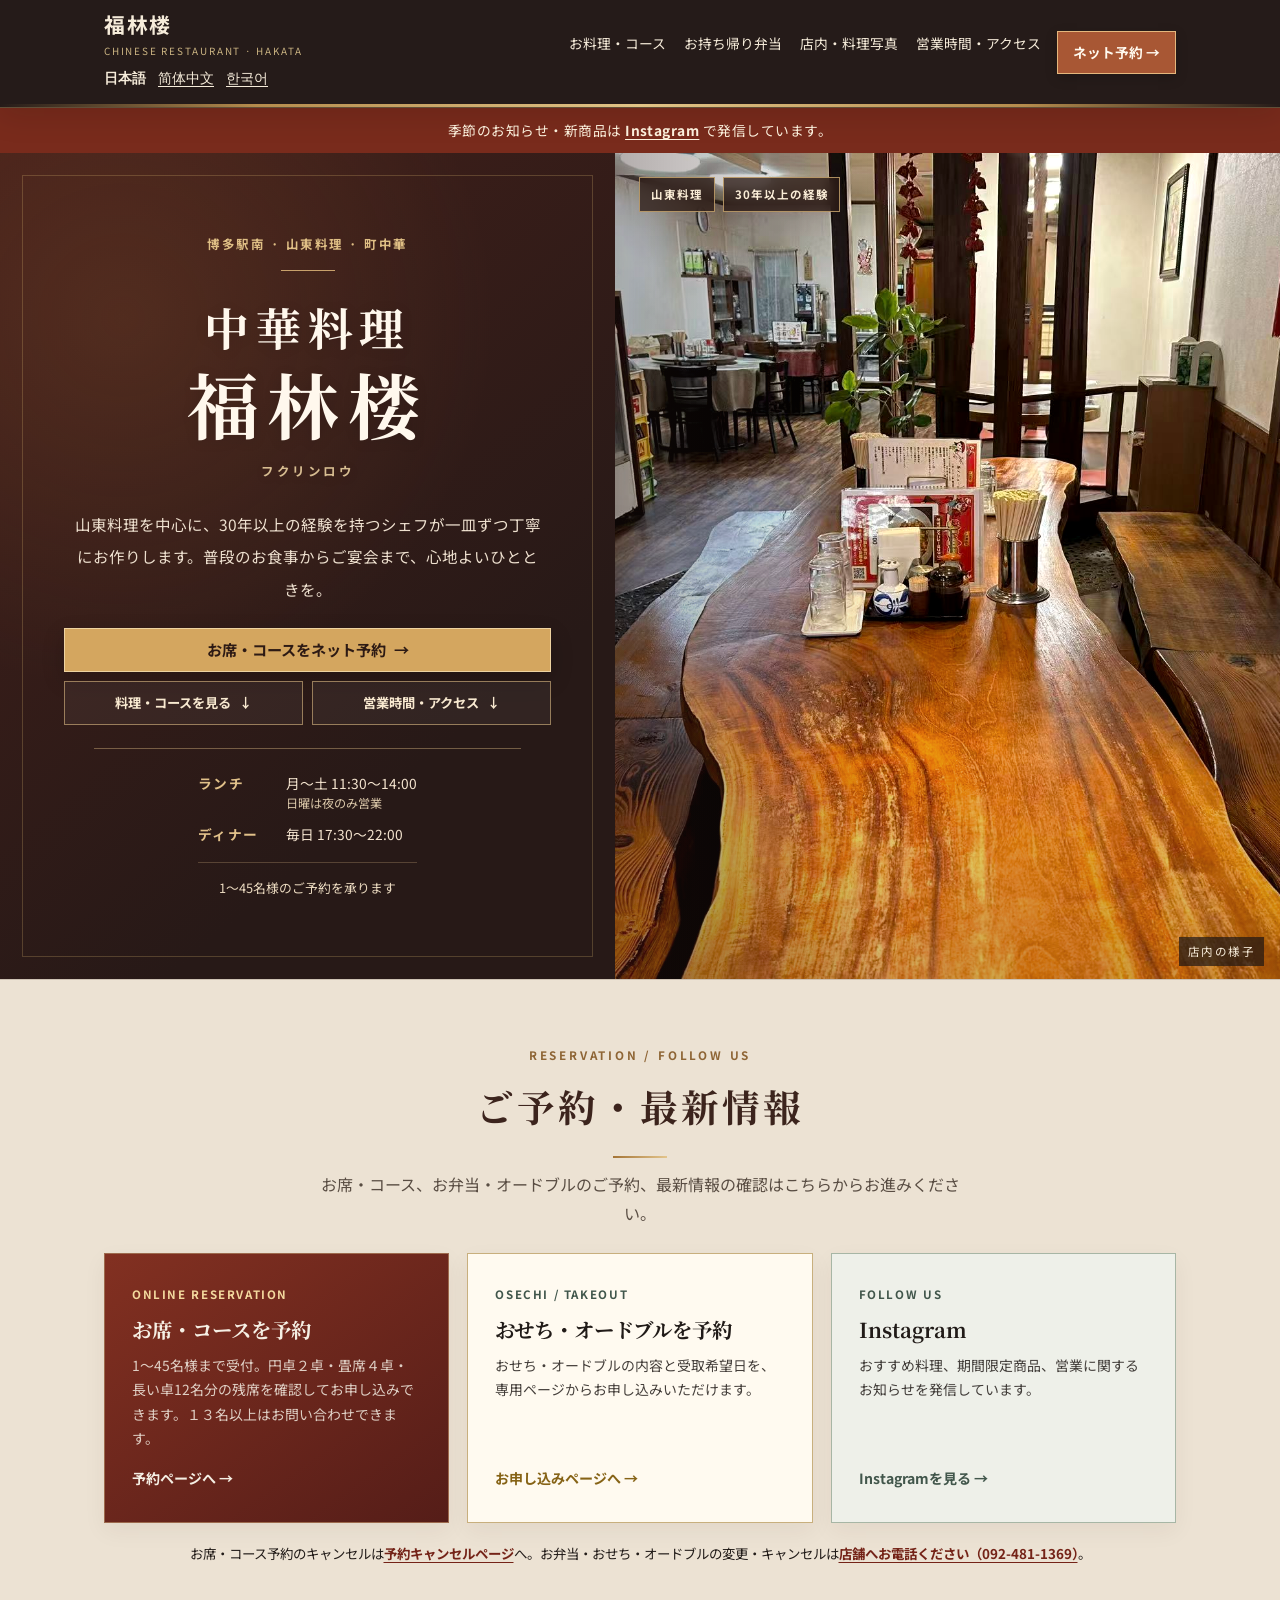
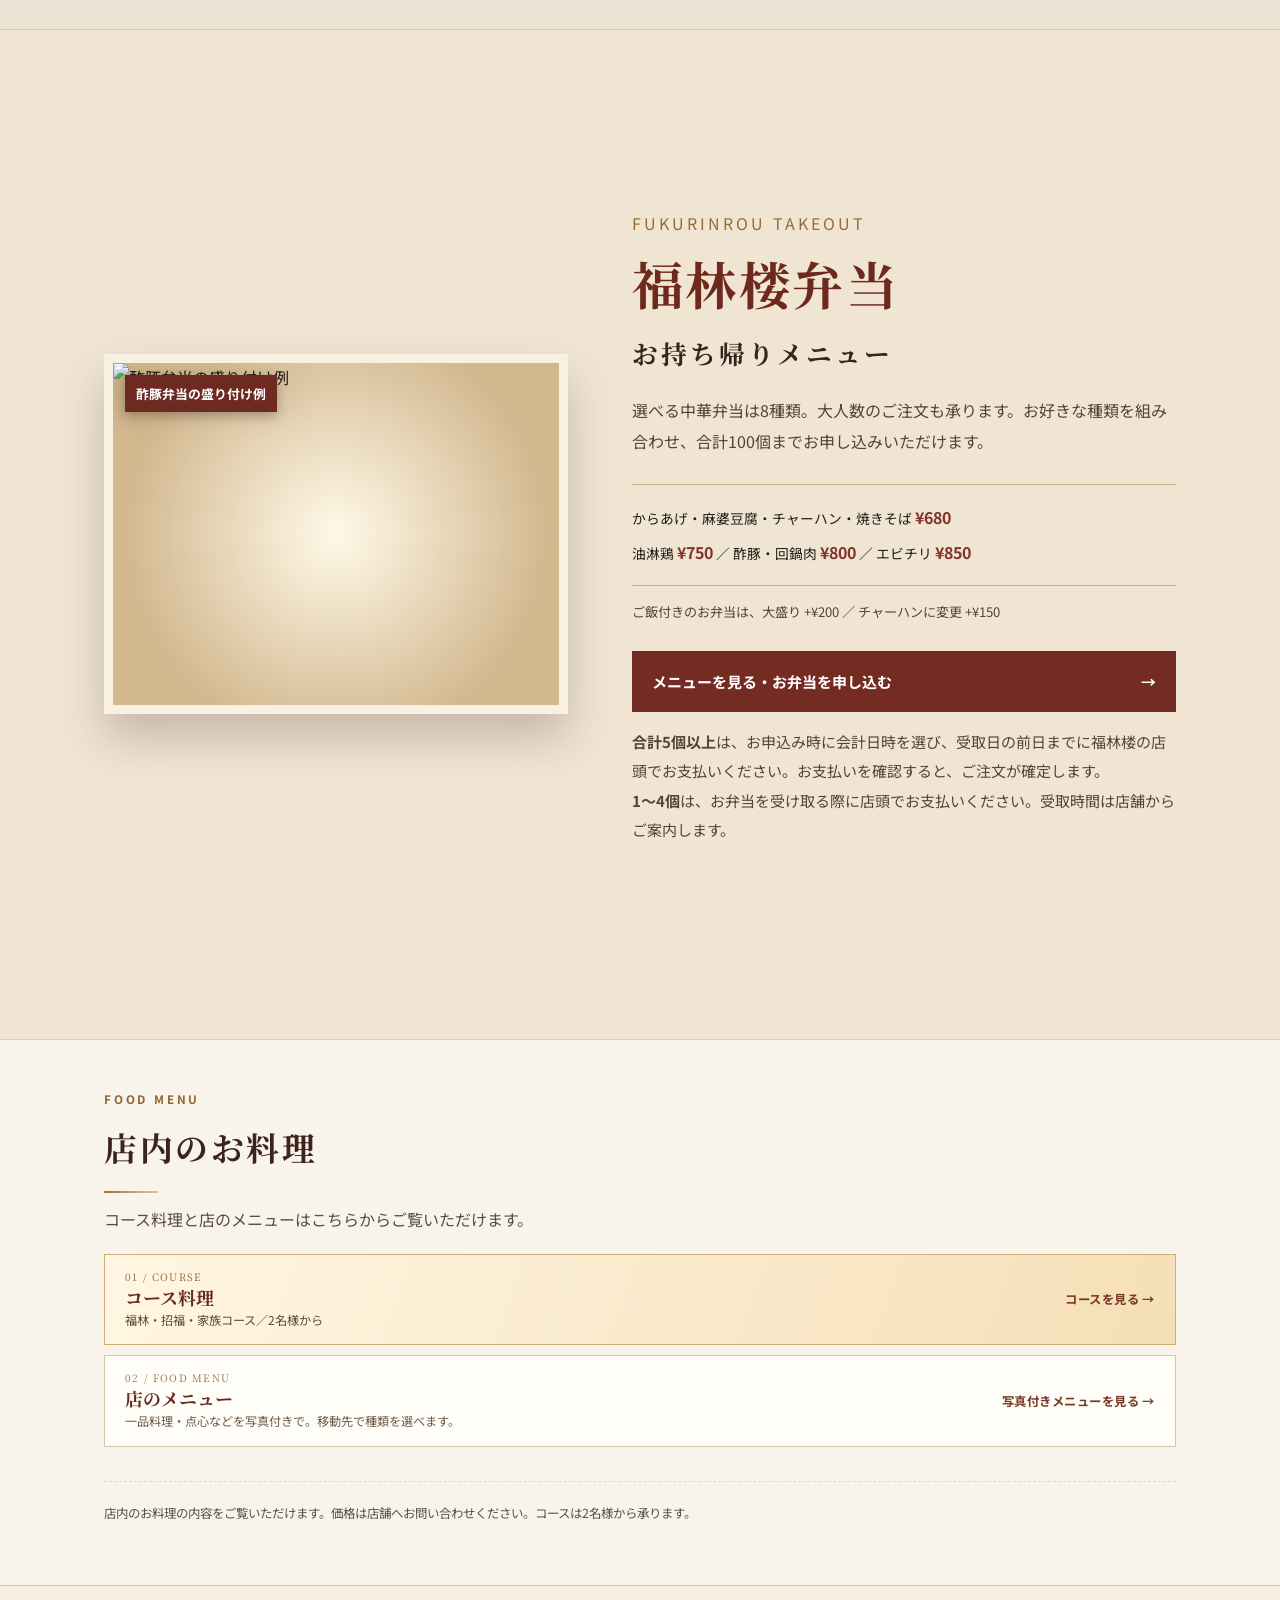
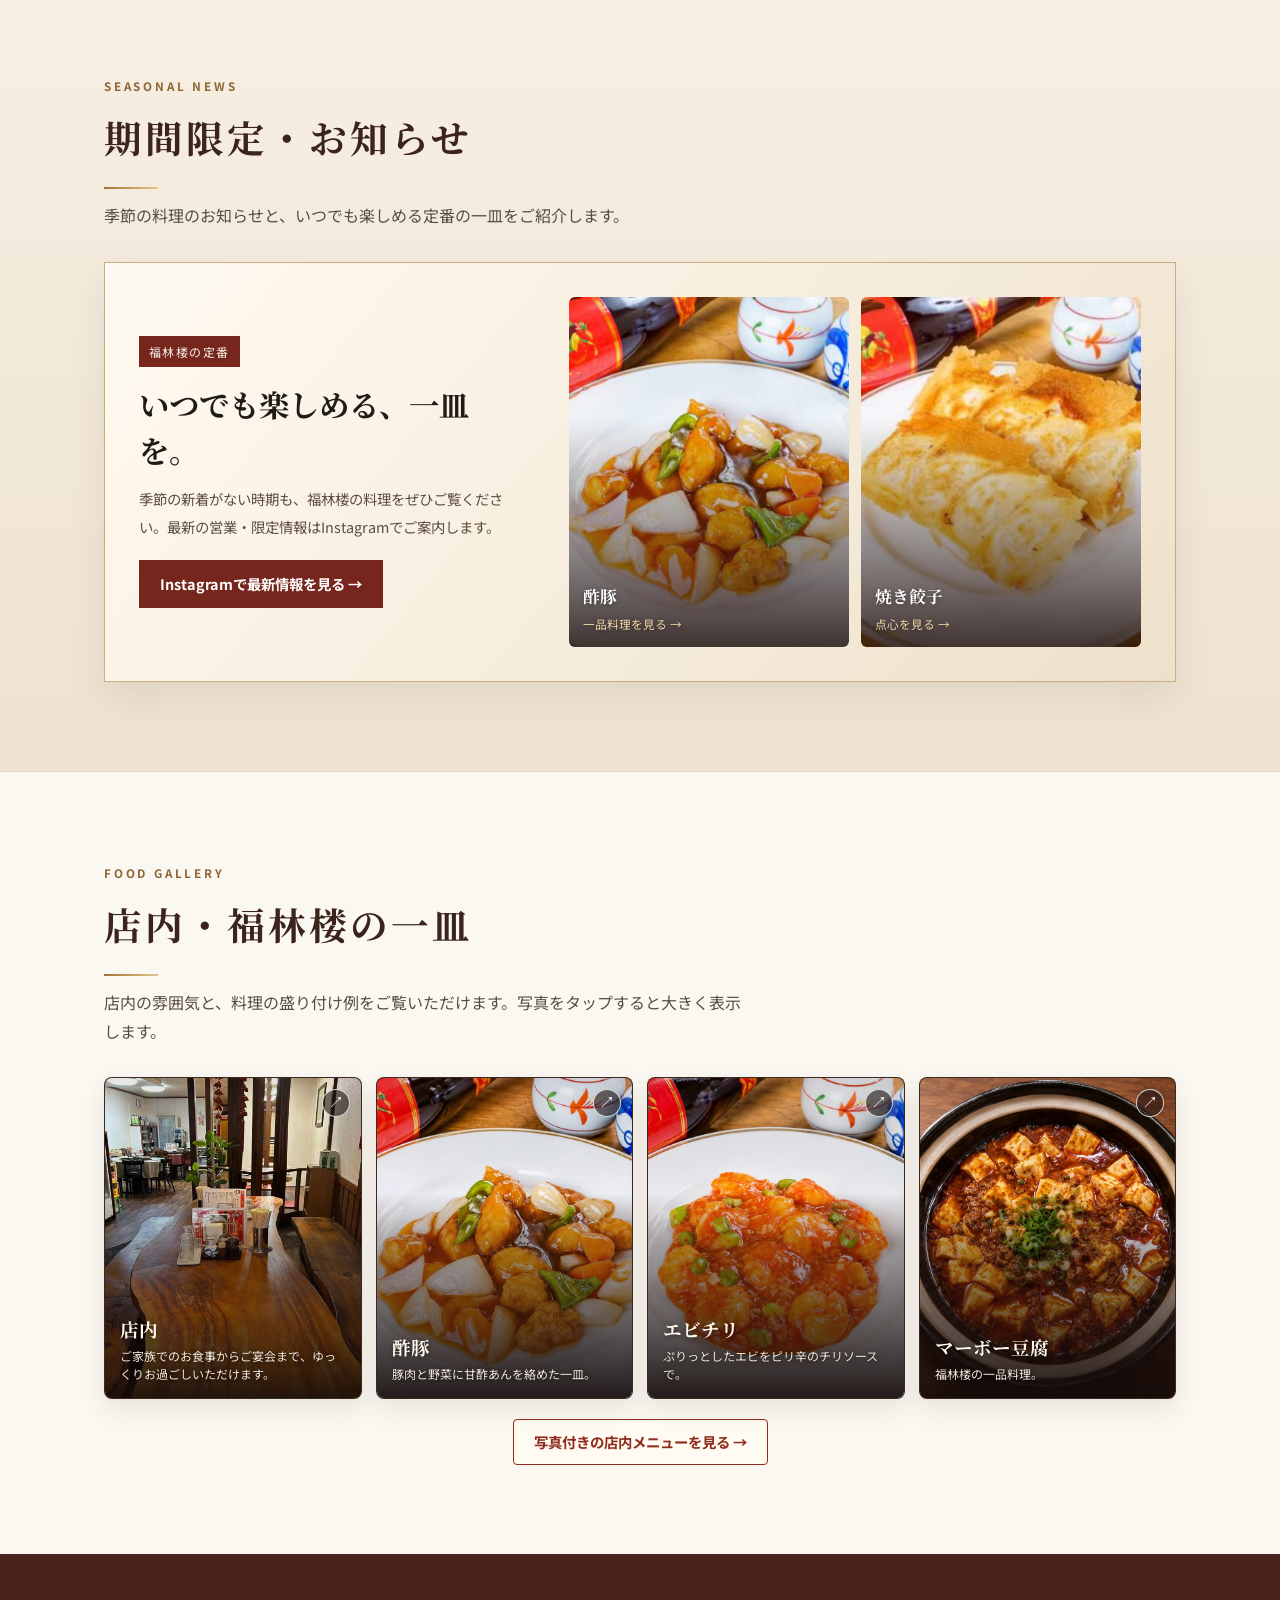
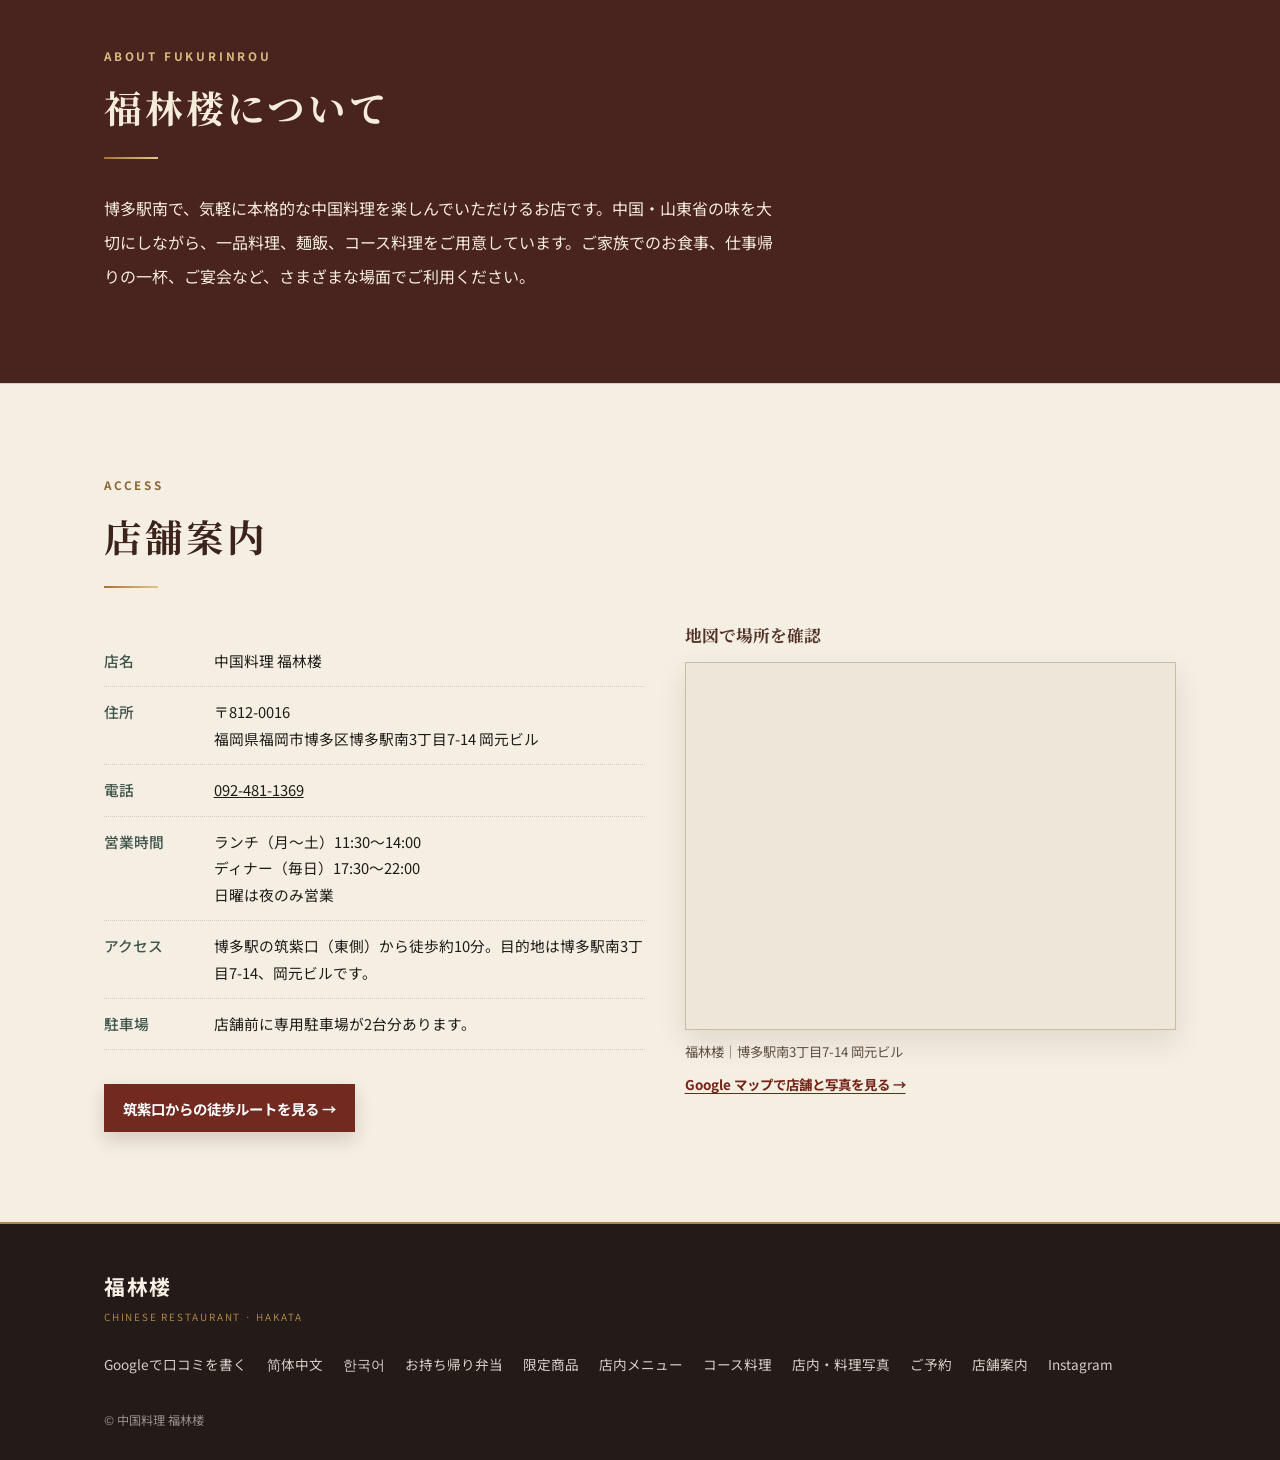
==== commit 4170d411: "Update group inquiry wording on the reservation card" ====
--- a/index.html
+++ b/index.html
@@ -469,7 +469,7 @@
       </div>
       <div class="link-grid">
         <a class="link-card primary" data-link="seatCourseReservation" href="https://reserve.fukurinrou.jp/">
-          <div><div class="eyebrow">ONLINE RESERVATION</div><h3>お席・コースを予約</h3><p>1〜45名様まで受付。円卓２卓・畳席４卓・長い卓12名分の残席を確認してお申し込みできます。13名様以上は団体相談へ。</p></div>
+          <div><div class="eyebrow">ONLINE RESERVATION</div><h3>お席・コースを予約</h3><p>1〜45名様まで受付。円卓２卓・畳席４卓・長い卓12名分の残席を確認してお申し込みできます。１３名以上はお問い合わせできます。</p></div>
           <div class="card-arrow">予約ページへ →</div>
         </a>
         <a class="link-card accent" data-link="horsDOeuvreReservation" href="https://osechi.fukurinrou.jp/" target="_blank" rel="noopener">
